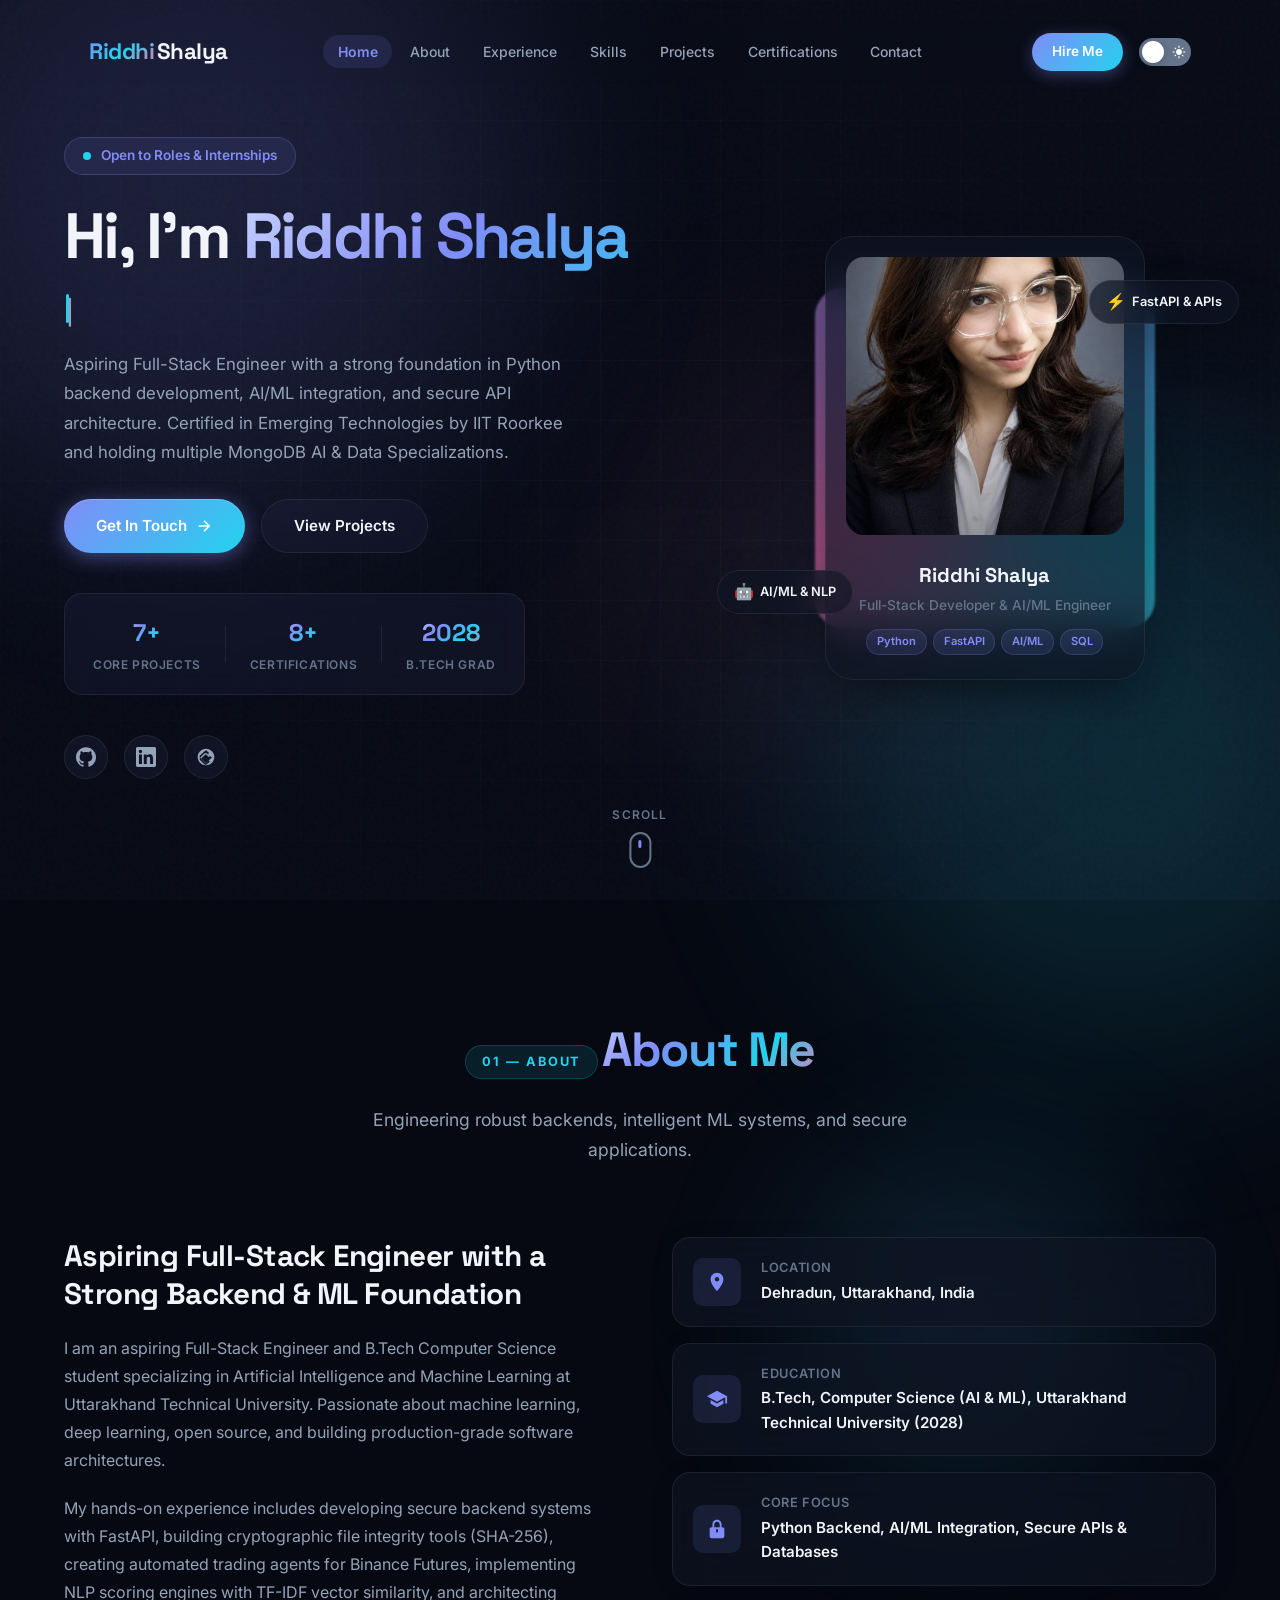
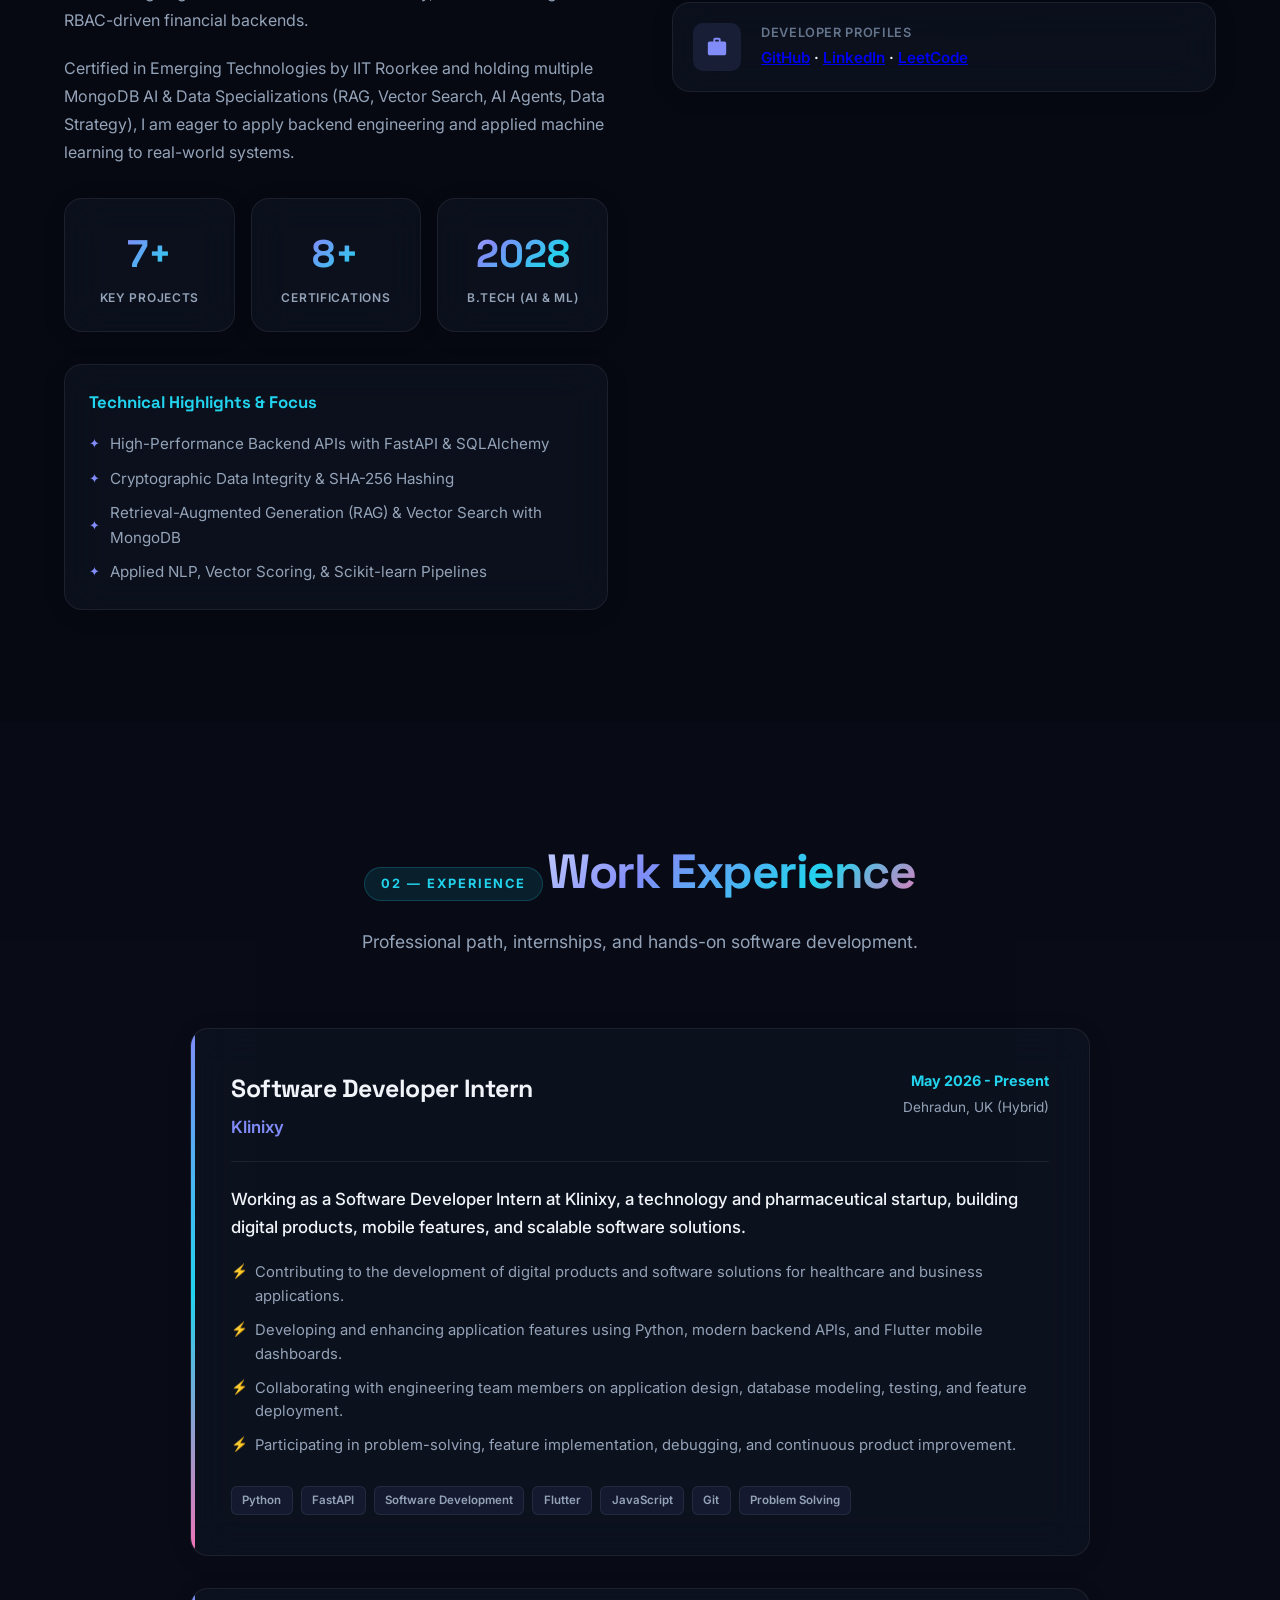
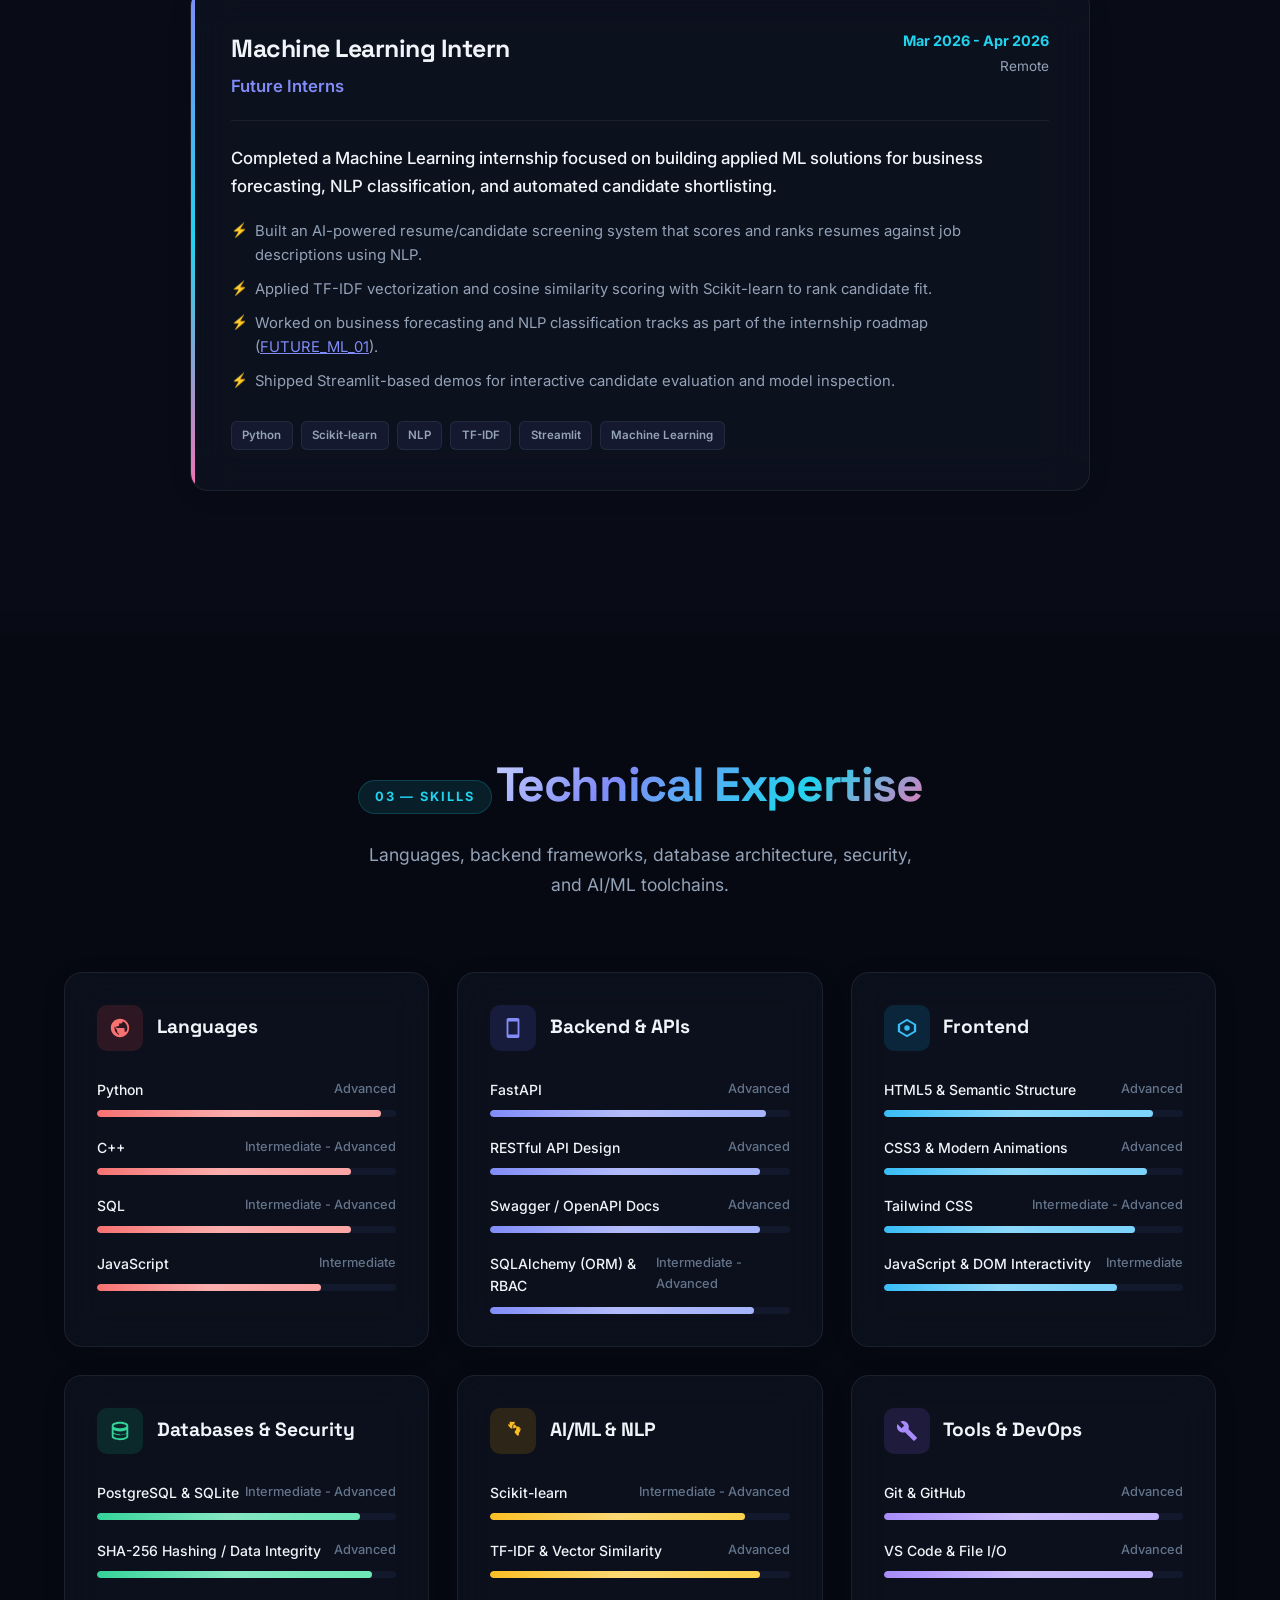
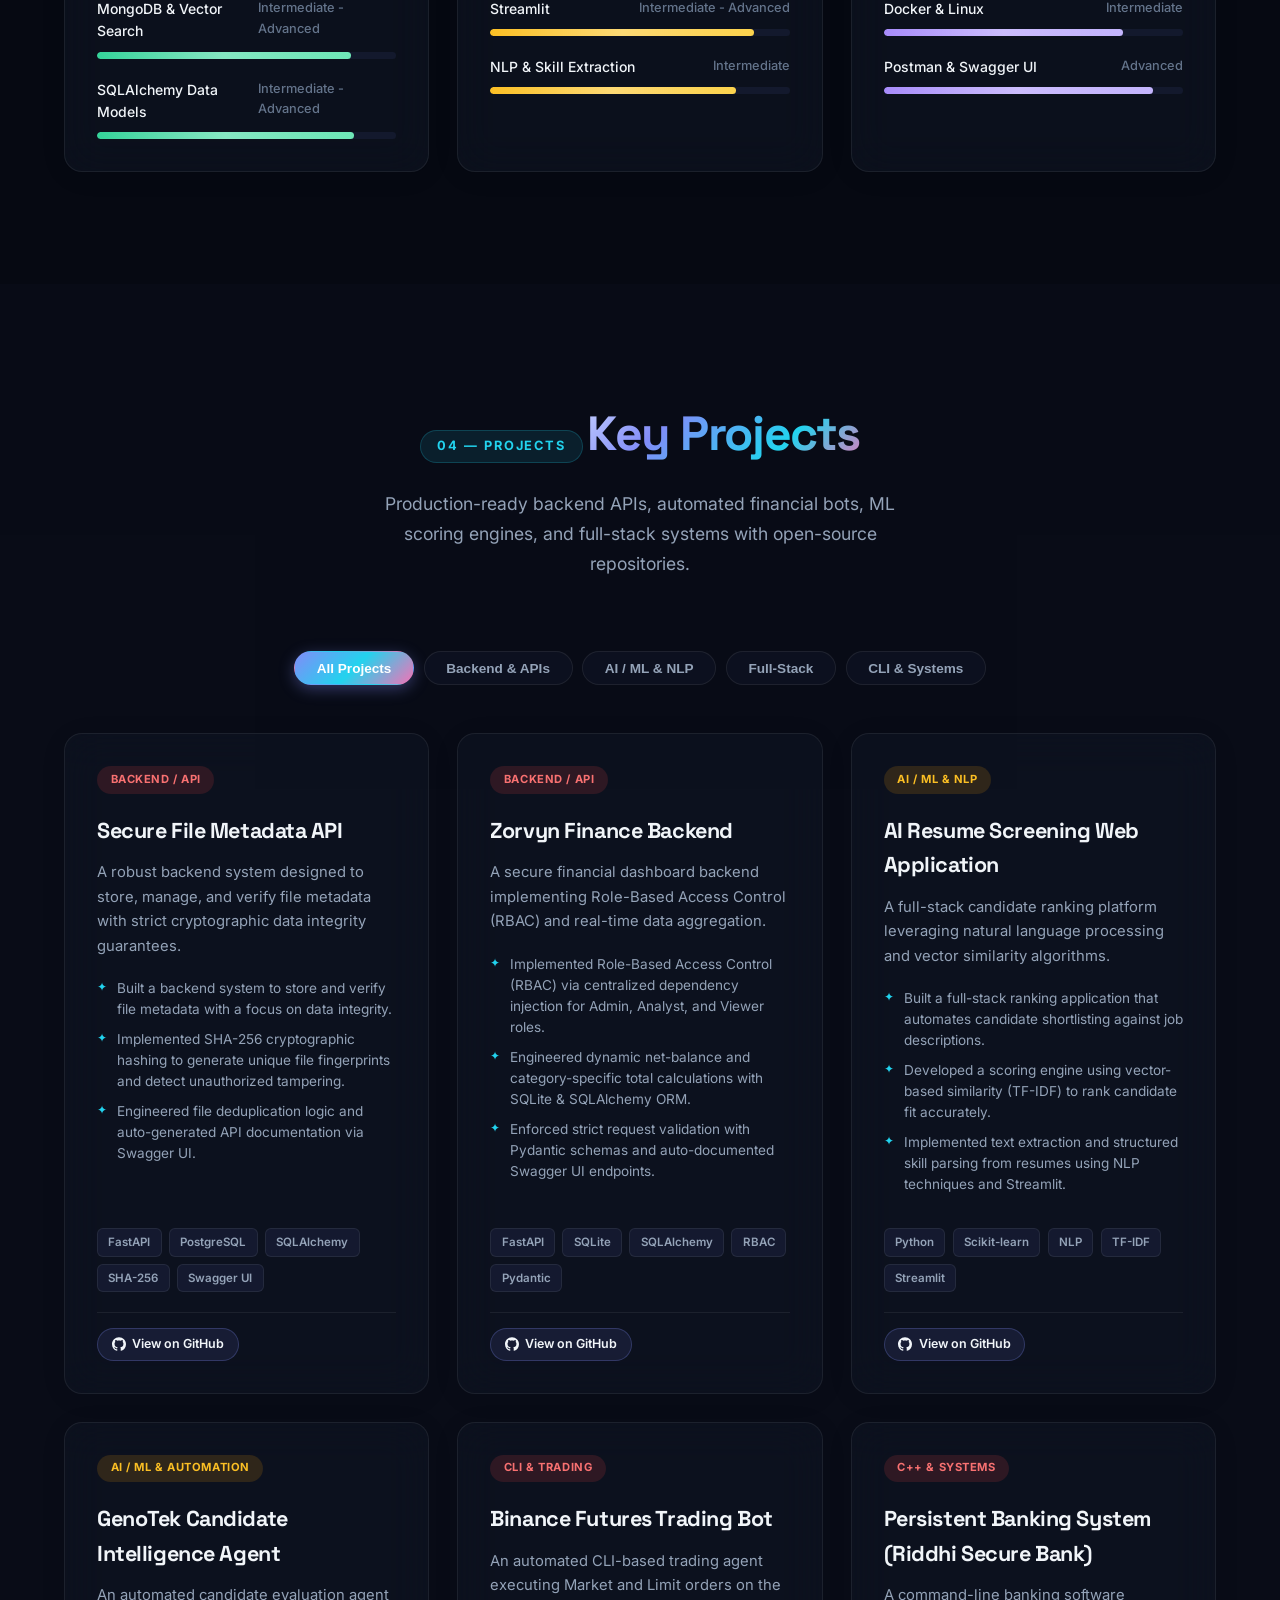
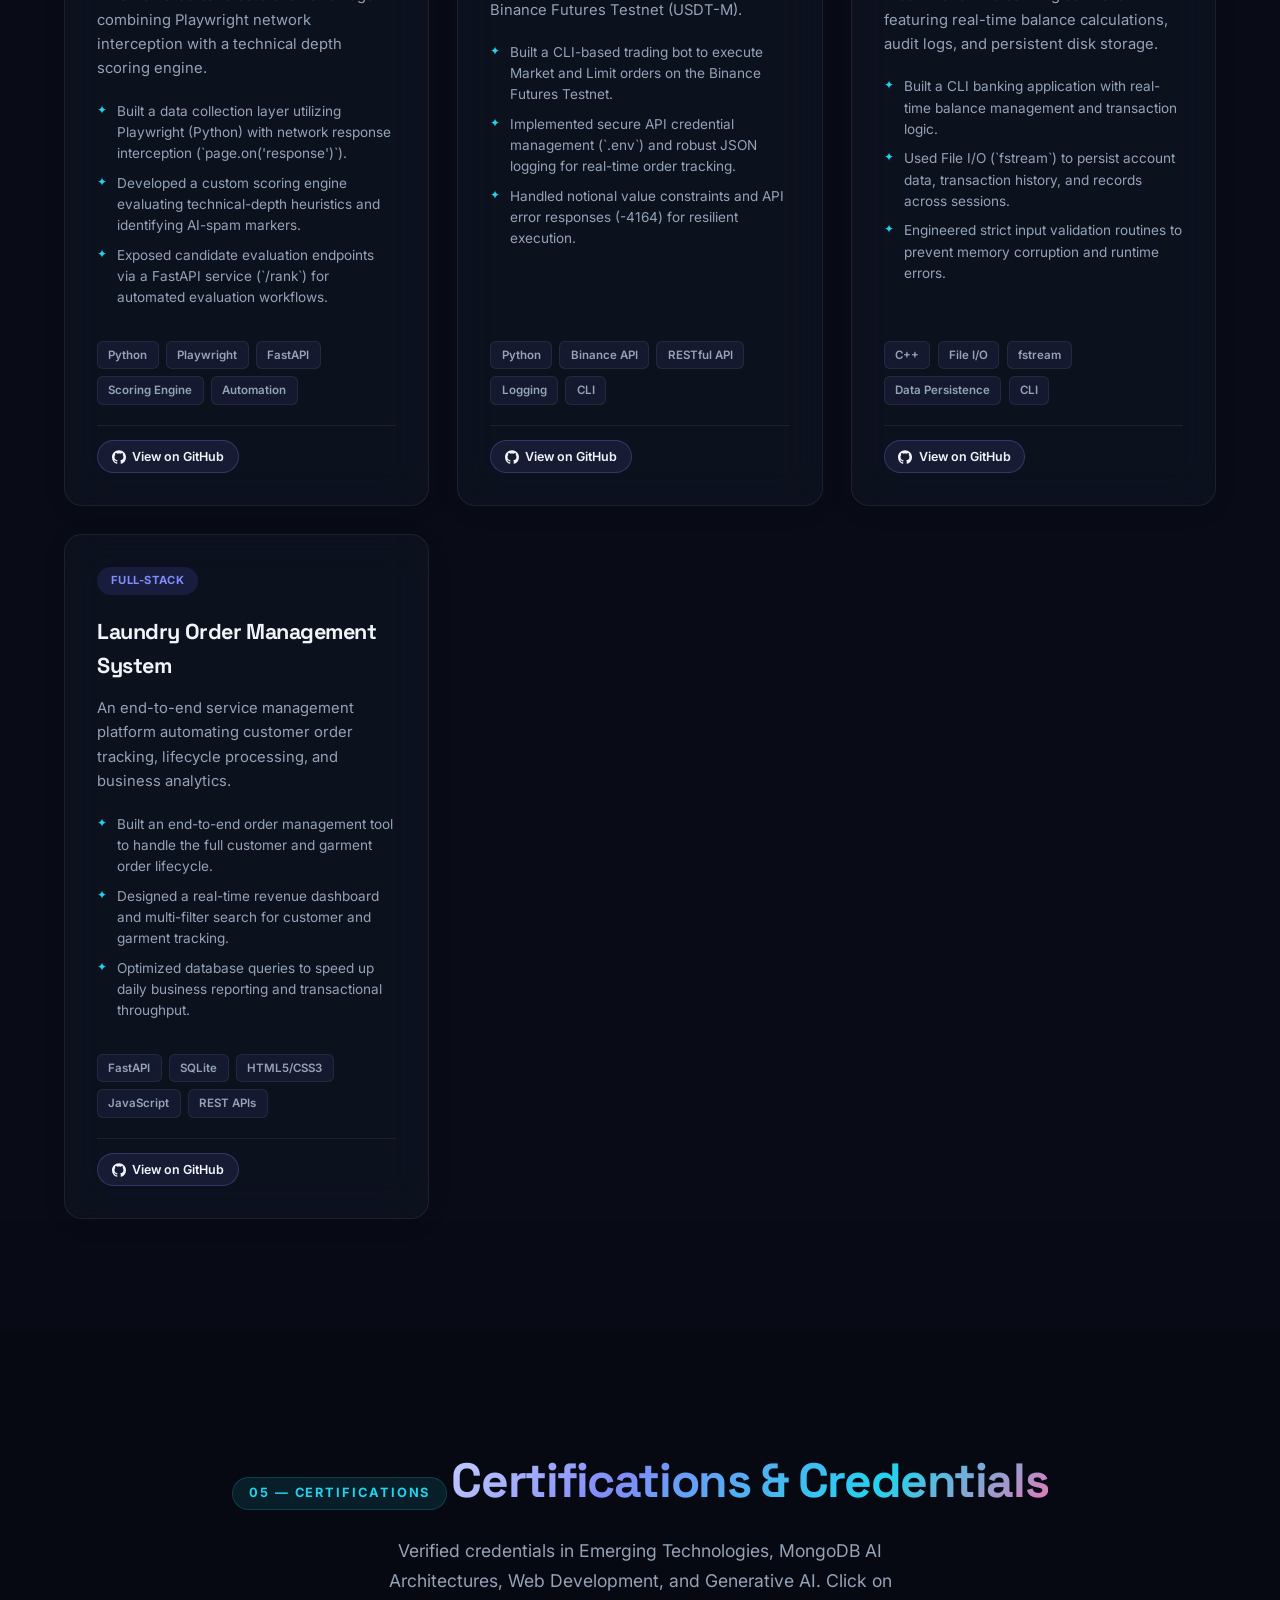
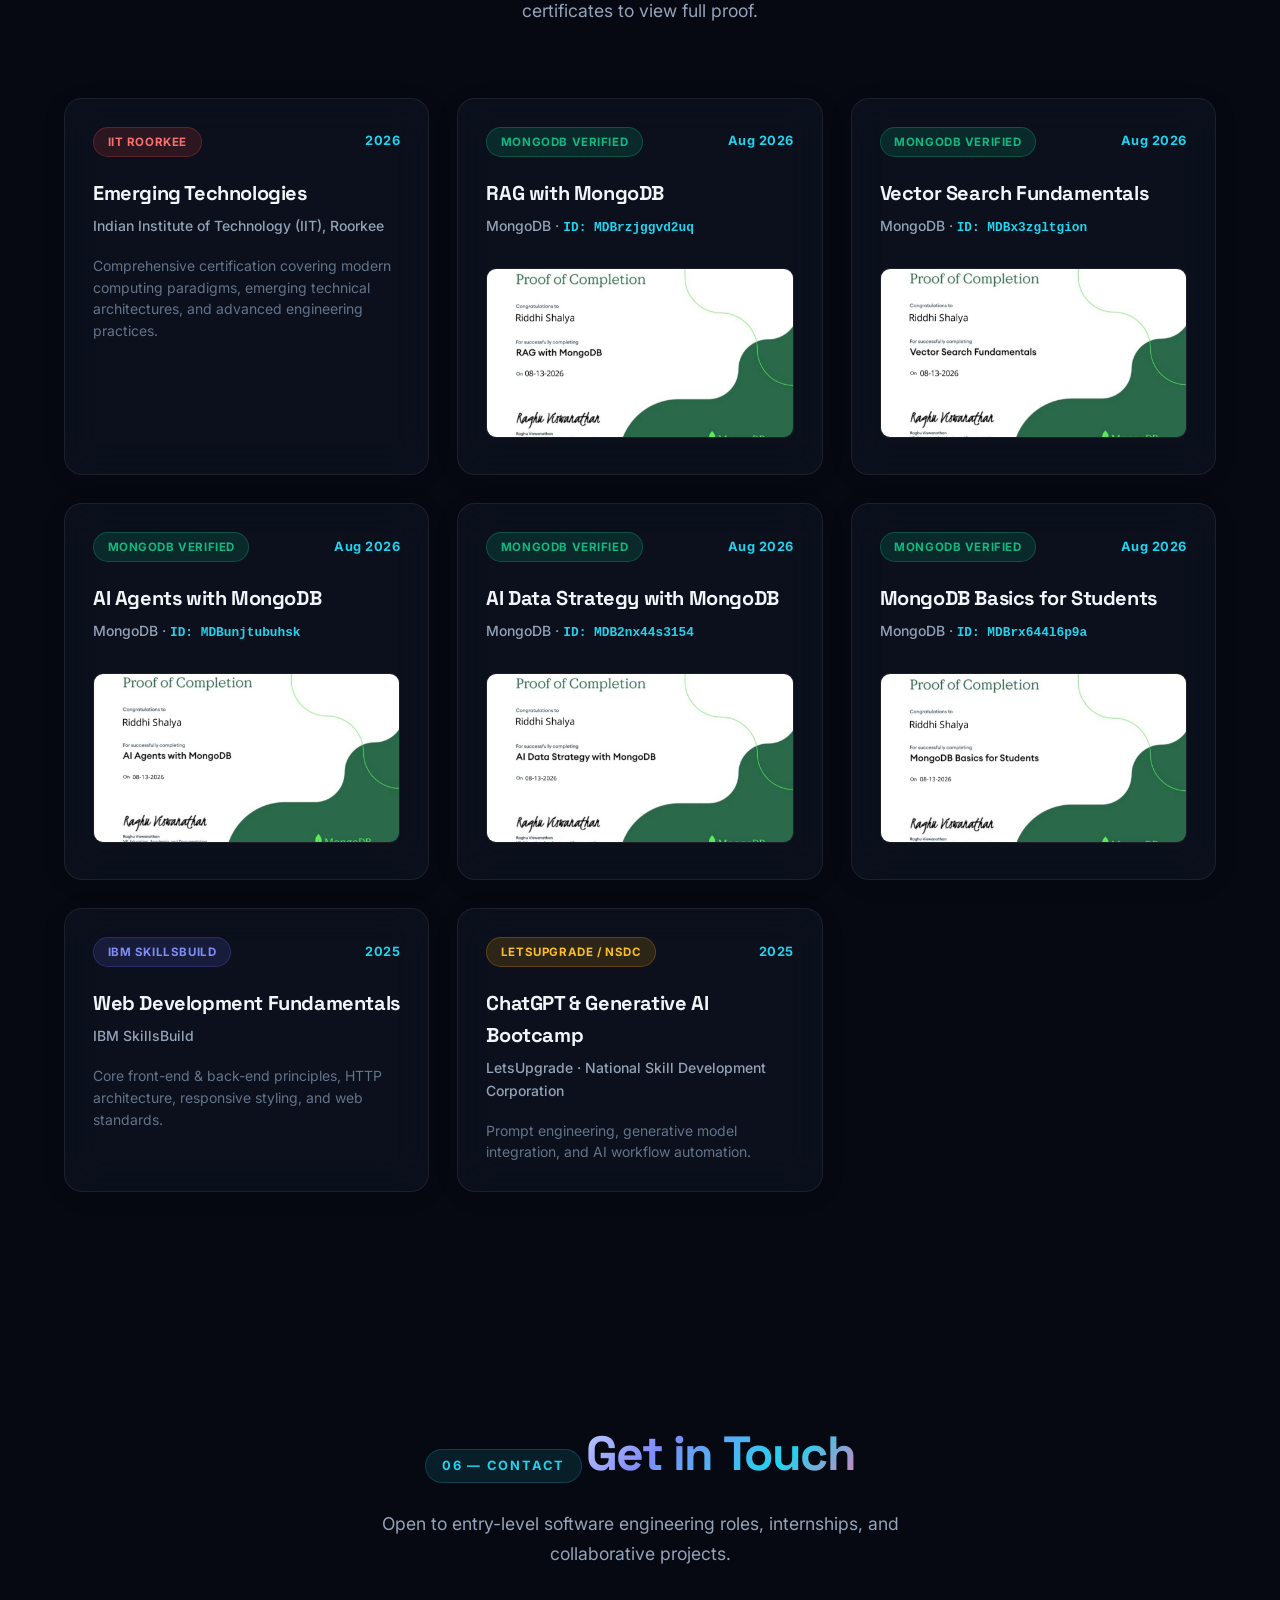
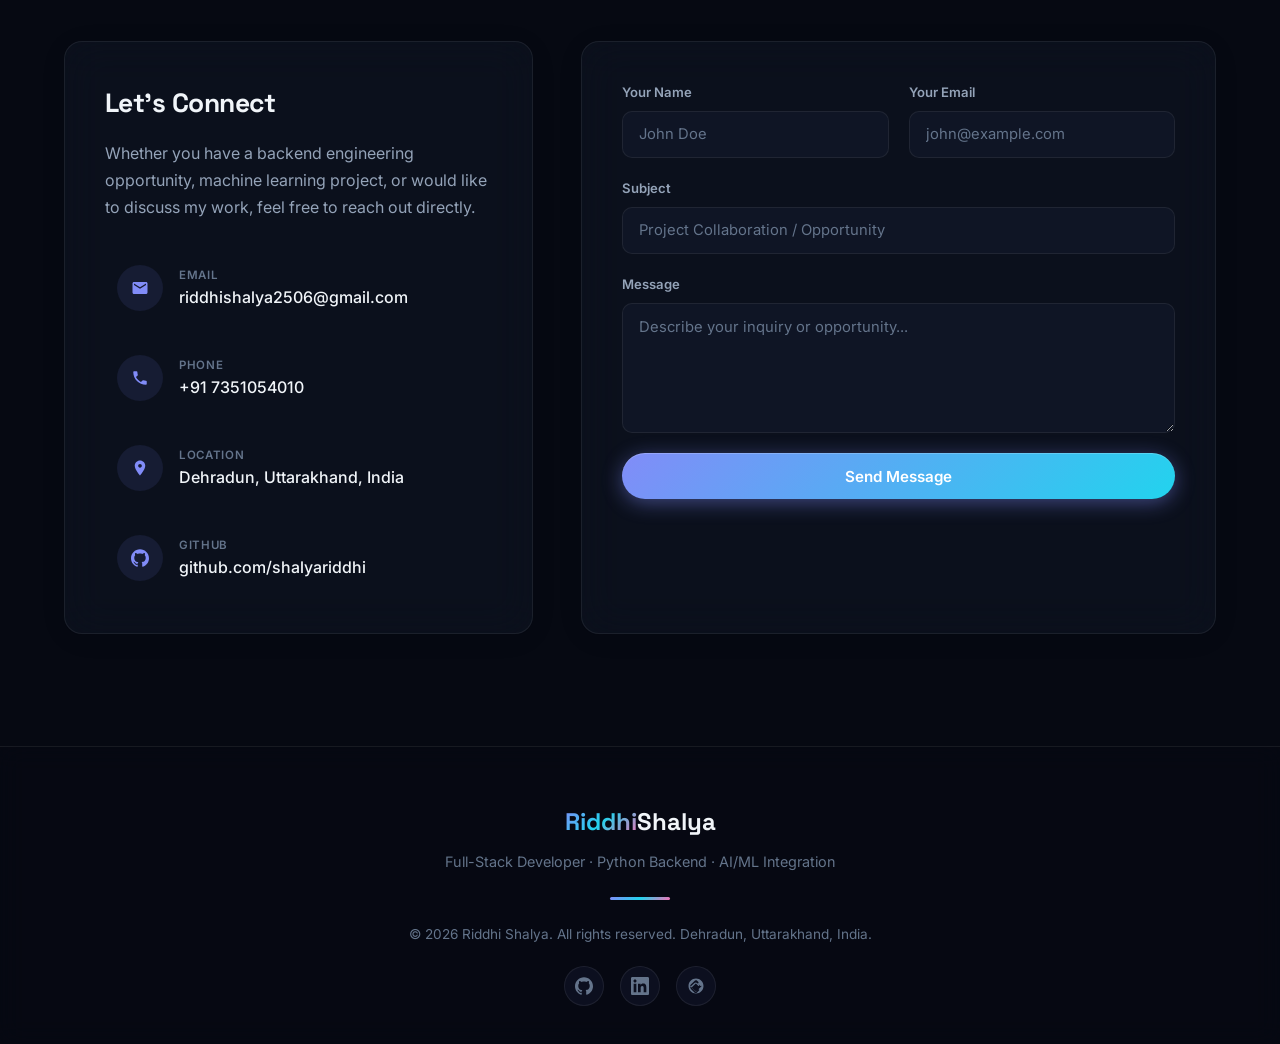
==== index.html @ ffa0b741 "Initial commit" ====
<!doctype html>
<html lang="en">
  <head>
    <meta charset="UTF-8" />
    <meta name="viewport" content="width=device-width, initial-scale=1.0" />
    <title>Riddhi Shalya | Full-Stack Developer & AI/ML Engineer</title>
    <meta
      name="description"
      content="Portfolio of Riddhi Shalya - Full-Stack Developer & AI/ML Engineer specializing in Python, FastAPI, secure API architecture, databases, and applied machine learning. View projects, experience, skills, and certifications."
    />
    <link rel="preconnect" href="https://fonts.googleapis.com" />
    <link rel="preconnect" href="https://fonts.gstatic.com" crossorigin />
    <link rel="stylesheet" href="style.css" />
  </head>
  <body>
    <!-- Scroll Progress Bar -->
    <div class="scroll-progress" id="scroll-progress"></div>

    <!-- Background Decorative Elements -->
    <div class="blob blob-1"></div>
    <div class="blob blob-2"></div>
    <div class="blob blob-3"></div>
    <div class="hero-glow"></div>
    <div class="noise-overlay"></div>

    <!-- Header Navigation -->
    <header id="header">
      <div class="container">
        <div class="nav-container">
          <a href="#home" class="logo" id="nav-logo">
            <span>Riddhi</span>Shalya
          </a>
          <nav id="nav-menu">
            <ul>
              <li><a href="#home" class="nav-link active">Home</a></li>
              <li><a href="#about" class="nav-link">About</a></li>
              <li><a href="#experience" class="nav-link">Experience</a></li>
              <li><a href="#skills" class="nav-link">Skills</a></li>
              <li><a href="#projects" class="nav-link">Projects</a></li>
              <li>
                <a href="#certifications" class="nav-link">Certifications</a>
              </li>
              <li><a href="#contact" class="nav-link">Contact</a></li>
            </ul>
          </nav>
          <div class="nav-actions">
            <a href="#contact" class="btn btn-nav-cta">Hire Me</a>
            <div class="theme-switch-wrapper">
              <label class="theme-switch" for="checkbox">
                <input
                  type="checkbox"
                  id="checkbox"
                  aria-label="Toggle light and dark theme"
                />
                <div class="slider">
                  <!-- Moon Icon -->
                  <svg viewBox="0 0 24 24">
                    <path
                      d="M12.3 22h-.1c-5.5 0-10-4.5-10-10C2.2 6.8 6.4 2.5 11.7 2c.3 0 .6.2.7.5.1.3 0 .6-.2.8-1.5 1.7-2.3 4-2.1 6.3.3 3.5 3.2 6.4 6.7 6.7 2.3.2 4.6-.6 6.3-2.1.2-.2.6-.2.8-.1.3.1.5.4.5.7-.5 5.3-4.8 9.5-10 9.5z"
                    />
                  </svg>
                  <!-- Sun Icon -->
                  <svg viewBox="0 0 24 24">
                    <path
                      d="M12 7c-2.76 0-5 2.24-5 5s2.24 5 5 5 5-2.24 5-5-2.24-5-5-5zM2 13h2c.55 0 1-.45 1-1s-.45-1-1-1H2c-.55 0-1 .45-1 1s.45 1 1 1zm18 0h2c.55 0 1-.45 1-1s-.45-1-1-1h-2c-.55 0-1 .45-1 1s.45 1 1 1zM11 2v2c0 .55.45 1 1 1s1-.45 1-1V2c0-.55-.45-1-1-1s-1 .45-1 1zm0 18v2c0 .55.45 1 1 1s1-.45 1-1v-2c0-.55-.45-1-1-1s-1 .45-1 1zM5.99 4.58c-.39-.39-1.03-.39-1.41 0s-.39 1.03 0 1.41l1.06 1.06c.39.39 1.03.39 1.41 0s.39-1.03 0-1.41L5.99 4.58zm12.37 12.37c-.39-.39-1.03-.39-1.41 0s-.39 1.03 0 1.41l1.06 1.06c.39.39 1.03.39 1.41 0s.39-1.03 0-1.41l-1.06-1.06zm1.06-10.96c.39-.39.39-1.03 0-1.41s-1.03-.39-1.41 0l-1.06 1.06c-.39.39-.39 1.03 0 1.41s1.03.39 1.41 0l1.06-1.06zM7.05 18.01c.39-.39.39-1.03 0-1.41s-1.03-.39-1.41 0l-1.06 1.06c-.39.39-.39 1.03 0 1.41s1.03.39 1.41 0l1.06-1.06z"
                    />
                  </svg>
                </div>
              </label>
            </div>
            <button class="menu-btn" id="menu-btn" aria-label="Toggle menu">
              <svg
                width="24"
                height="24"
                viewBox="0 0 24 24"
                fill="none"
                stroke="currentColor"
                stroke-width="2"
                stroke-linecap="round"
                stroke-linejoin="round"
              >
                <line x1="3" y1="12" x2="21" y2="12"></line>
                <line x1="3" y1="6" x2="21" y2="6"></line>
                <line x1="3" y1="18" x2="21" y2="18"></line>
              </svg>
            </button>
          </div>
        </div>
      </div>
    </header>

    <!-- Hero Section -->
    <section id="home" class="hero">
      <div class="container">
        <div class="hero-content reveal">
          <div class="hero-badge">
            <span class="pulse-dot"></span>
            Open to Roles & Internships
          </div>
          <h1 class="hero-title">
            Hi, I'm <span class="gradient-text">Riddhi Shalya</span>
          </h1>
          <div class="hero-subtitle">
            <span id="typewriter"></span
            ><span class="typewriter-cursor">|</span>
          </div>
          <p class="hero-description">
            Aspiring Full-Stack Engineer with a strong foundation in Python backend development, AI/ML integration, and secure API architecture. Certified in Emerging Technologies by IIT Roorkee and holding multiple MongoDB AI & Data Specializations.
          </p>
          <div class="hero-actions">
            <a href="#contact" class="btn btn-primary">
              <span>Get In Touch</span>
              <svg
                width="18"
                height="18"
                viewBox="0 0 24 24"
                fill="none"
                stroke="currentColor"
                stroke-width="2"
              >
                <path d="M5 12h14M12 5l7 7-7 7" />
              </svg>
            </a>
            <a href="#projects" class="btn btn-secondary">View Projects</a>
          </div>
          <div class="hero-stats">
            <div class="hero-stat">
              <span class="hero-stat-num">7+</span>
              <span class="hero-stat-label">Core Projects</span>
            </div>
            <div class="hero-stat-divider"></div>
            <div class="hero-stat">
              <span class="hero-stat-num">8+</span>
              <span class="hero-stat-label">Certifications</span>
            </div>
            <div class="hero-stat-divider"></div>
            <div class="hero-stat">
              <span class="hero-stat-num">2028</span>
              <span class="hero-stat-label">B.Tech Grad</span>
            </div>
          </div>
          <div class="hero-socials">
            <!-- GitHub Link -->
            <a
              href="https://github.com/shalyariddhi"
              target="_blank"
              rel="noopener"
              aria-label="GitHub Profile"
            >
              <svg viewBox="0 0 24 24">
                <path
                  d="M12 .297c-6.63 0-12 5.373-12 12 0 5.303 3.438 9.8 8.205 11.385.6.113.82-.258.82-.577 0-.285-.01-1.04-.015-2.04-3.338.724-4.042-1.61-4.042-1.61C4.422 18.07 3.633 17.7 3.633 17.7c-1.087-.744.084-.729.084-.729 1.205.084 1.838 1.236 1.838 1.236 1.07 1.835 2.809 1.305 3.495.998.108-.776.417-1.305.76-1.605-2.665-.3-5.466-1.332-5.466-5.93 0-1.31.465-2.38 1.235-3.22-.135-.303-.54-1.523.105-3.176 0 0 1.005-.322 3.3 1.23.96-.267 1.98-.399 3-.405 1.02.006 2.04.138 3 .405 2.28-1.552 3.285-1.23 3.285-1.23.645 1.653.24 2.873.12 3.176.765.84 1.23 1.91 1.23 3.22 0 4.61-2.805 5.625-5.475 5.92.42.36.81 1.096.81 2.22 0 1.606-.015 2.896-.015 3.286 0 .315.21.69.825.57C20.565 22.092 24 17.592 24 12.297c0-6.627-5.373-12-12-12"
                />
              </svg>
            </a>
            <!-- LinkedIn Link -->
            <a
              href="https://www.linkedin.com/in/riddhi25"
              target="_blank"
              rel="noopener"
              aria-label="LinkedIn Profile"
            >
              <svg viewBox="0 0 24 24">
                <path
                  d="M20.447 20.452h-3.554v-5.569c0-1.328-.027-3.037-1.852-3.037-1.853 0-2.136 1.445-2.136 2.939v5.667H9.351V9h3.414v1.561h.046c.477-.9 1.637-1.85 3.37-1.85 3.601 0 4.267 2.37 4.267 5.455v6.286zM5.337 7.433c-1.144 0-2.063-.926-2.063-2.065 0-1.138.92-2.063 2.063-2.063 1.14 0 2.064.925 2.064 2.063 0 1.139-.925 2.065-2.064 2.065zm1.782 13.019H3.555V9h3.564v11.452zM22.225 0H1.771C.792 0 0 .774 0 1.729v20.542C0 23.227.792 24 1.771 24h20.451C23.2 24 24 23.227 24 22.271V1.729C24 .774 23.2 0 22.222 0h.003z"
                />
              </svg>
            </a>
            <!-- LeetCode Link -->
            <a
              href="https://leetcode.com/rids25"
              target="_blank"
              rel="noopener"
              aria-label="LeetCode Profile"
            >
              <svg viewBox="0 0 24 24">
                <path
                  d="M16.102 17.93l-2.69 2.607c-.466.451-1.111.696-1.744.696a2.285 2.285 0 0 1-1.744-.696l-4.752-4.607a2.44 2.44 0 0 1 0-3.437l4.753-4.607c.466-.451 1.111-.696 1.744-.696.633 0 1.277.245 1.744.696l2.69 2.607a.824.824 0 0 1 0 1.145.844.844 0 0 1-1.183 0l-2.69-2.607a.646.646 0 0 0-.902 0l-4.752 4.607a.782.782 0 0 0 0 1.146l4.752 4.607c.25.24.654.24.903 0l2.69-2.607a.844.844 0 0 1 1.183 0 .824.824 0 0 1 0 1.145zm3.033-6.19c.42-.407.42-1.07 0-1.478l-2.69-2.607a1.056 1.056 0 0 0-1.516 0 .973.973 0 0 0 0 1.478l2.69 2.607c.42.407 1.096.407 1.516 0zM22 12c0-5.523-4.477-10-10-10S2 6.477 2 12s4.477 10 10 10 10-4.477 10-10zM11.93 4.19c.466 0 .902.181 1.23.509l5.83 5.65c.677.656.677 1.72 0 2.378l-5.83 5.65a1.74 1.74 0 0 1-2.46 0l-5.83-5.65a1.677 1.677 0 0 1 0-2.378l5.83-5.65a1.74 1.74 0 0 1 1.23-.509z"
                />
              </svg>
            </a>
          </div>
        </div>
        <!-- Hero Profile Card -->
        <div class="hero-image-wrapper reveal">
          <div class="profile-ring"></div>
          <div class="profile-card glass-panel">
            <div class="profile-image-container">
              <img src="images/profile.jpg" alt="Riddhi Shalya" />
            </div>
            <div class="profile-card-details">
              <h3>Riddhi Shalya</h3>
              <p>Full-Stack Developer & AI/ML Engineer</p>
              <div class="profile-tags">
                <span class="profile-tag">Python</span>
                <span class="profile-tag">FastAPI</span>
                <span class="profile-tag">AI/ML</span>
                <span class="profile-tag">SQL</span>
              </div>
            </div>
          </div>
          <div class="floating-badge badge-1">
            <span class="badge-icon">⚡</span> FastAPI & APIs
          </div>
          <div class="floating-badge badge-2">
            <span class="badge-icon">🤖</span> AI/ML & NLP
          </div>
        </div>
      </div>
      <a
        href="#about"
        class="scroll-indicator"
        aria-label="Scroll to about section"
      >
        <span>Scroll</span>
        <div class="scroll-mouse">
          <div class="scroll-wheel"></div>
        </div>
      </a>
    </section>

    <!-- About Section -->
    <section id="about">
      <div class="container">
        <div class="section-header reveal">
          <span class="section-eyebrow">01 — About</span>
          <h2>About Me</h2>
          <p>Engineering robust backends, intelligent ML systems, and secure applications.</p>
        </div>
        <div class="about-grid">
          <div class="about-info reveal">
            <h3>Aspiring Full-Stack Engineer with a Strong Backend & ML Foundation</h3>
            <p>
              I am an aspiring Full-Stack Engineer and B.Tech Computer Science student specializing in Artificial Intelligence and Machine Learning at Uttarakhand Technical University. Passionate about machine learning, deep learning, open source, and building production-grade software architectures.
            </p>
            <p>
              My hands-on experience includes developing secure backend systems with FastAPI, building cryptographic file integrity tools (SHA-256), creating automated trading agents for Binance Futures, implementing NLP scoring engines with TF-IDF vector similarity, and architecting RBAC-driven financial backends.
            </p>
            <p>
              Certified in Emerging Technologies by IIT Roorkee and holding multiple MongoDB AI & Data Specializations (RAG, Vector Search, AI Agents, Data Strategy), I am eager to apply backend engineering and applied machine learning to real-world systems.
            </p>
            <div class="about-metrics">
              <div class="metric-card glass-panel">
                <div class="metric-number">7+</div>
                <div class="metric-label">Key Projects</div>
              </div>
              <div class="metric-card glass-panel">
                <div class="metric-number">8+</div>
                <div class="metric-label">Certifications</div>
              </div>
              <div class="metric-card glass-panel">
                <div class="metric-number">2028</div>
                <div class="metric-label">B.Tech (AI & ML)</div>
              </div>
            </div>

            <div class="about-currently glass-panel">
              <h4>Technical Highlights & Focus</h4>
              <ul class="focus-list">
                <li>
                  <span class="focus-bullet">✦</span> High-Performance Backend APIs with FastAPI & SQLAlchemy
                </li>
                <li>
                  <span class="focus-bullet">✦</span> Cryptographic Data Integrity & SHA-256 Hashing
                </li>
                <li>
                  <span class="focus-bullet">✦</span> Retrieval-Augmented Generation (RAG) & Vector Search with MongoDB
                </li>
                <li>
                  <span class="focus-bullet">✦</span> Applied NLP, Vector Scoring, & Scikit-learn Pipelines
                </li>
              </ul>
            </div>
          </div>

          <div class="about-details-list reveal">
            <div class="about-detail-item glass-panel">
              <div class="about-detail-icon">
                <!-- Location Marker SVG -->
                <svg viewBox="0 0 24 24">
                  <path
                    d="M12 2C8.13 2 5 5.13 5 9c0 5.25 7 13 7 13s7-7.75 7-13c0-3.87-3.13-7-7-7zm0 9.5c-1.38 0-2.5-1.12-2.5-2.5s1.12-2.5 2.5-2.5 2.5 1.12 2.5 2.5-1.12 2.5-2.5 2.5z"
                  />
                </svg>
              </div>
              <div class="about-detail-text">
                <h4>Location</h4>
                <p>Dehradun, Uttarakhand, India</p>
              </div>
            </div>

            <div class="about-detail-item glass-panel">
              <div class="about-detail-icon">
                <!-- Graduation Cap SVG -->
                <svg viewBox="0 0 24 24">
                  <path
                    d="M5 13.18v4L12 21l7-3.82v-4L12 17l-7-3.82zM12 3L1 9l11 6 9-4.91V17h2V9L12 3z"
                  />
                </svg>
              </div>
              <div class="about-detail-text">
                <h4>Education</h4>
                <p>B.Tech, Computer Science (AI & ML), Uttarakhand Technical University (2028)</p>
              </div>
            </div>

            <div class="about-detail-item glass-panel">
              <div class="about-detail-icon">
                <!-- Key/Lock Security SVG -->
                <svg viewBox="0 0 24 24">
                  <path
                    d="M12 2C9.24 2 7 4.24 7 7v3H6c-1.1 0-2 .9-2 2v8c0 1.1.9 2 2 2h12c1.1 0 2-.9 2-2v-8c0-1.1-.9-2-2-2h-1V7c0-2.76-2.24-5-5-5zm-3 5c0-1.66 1.34-3 3-3s3 1.34 3 3v3H9V7zm3 9c-.55 0-1-.45-1-1v-2c0-.55.45-1 1-1s1 .45 1 1v2c0 .55-.45 1-1 1z"
                  />
                </svg>
              </div>
              <div class="about-detail-text">
                <h4>Core Focus</h4>
                <p>Python Backend, AI/ML Integration, Secure APIs & Databases</p>
              </div>
            </div>

            <div class="about-detail-item glass-panel">
              <div class="about-detail-icon">
                <!-- Briefcase SVG -->
                <svg viewBox="0 0 24 24">
                  <path
                    d="M20 6h-4V4c0-1.11-.89-2-2-2h-4c-1.11 0-2 .89-2 2v2H4c-1.11 0-1.99.89-1.99 2L2 19c0 1.1.9 2 2 2h16c1.1 0 2-.89 2-2V8c0-1.1-.9-2-2-2zm-6 0h-4V4h4v2z"
                  />
                </svg>
              </div>
              <div class="about-detail-text">
                <h4>Developer Profiles</h4>
                <p>
                  <a
                    href="https://github.com/shalyariddhi"
                    target="_blank"
                    rel="noopener"
                    >GitHub</a
                  >
                  ·
                  <a
                    href="https://www.linkedin.com/in/riddhi25"
                    target="_blank"
                    rel="noopener"
                    >LinkedIn</a
                  >
                  ·
                  <a
                    href="https://leetcode.com/rids25"
                    target="_blank"
                    rel="noopener"
                    >LeetCode</a
                  >
                </p>
              </div>
            </div>
          </div>
        </div>
      </div>
    </section>

    <!-- Experience Section -->
    <section id="experience">
      <div class="container">
        <div class="section-header reveal">
          <span class="section-eyebrow">02 — Experience</span>
          <h2>Work Experience</h2>
          <p>Professional path, internships, and hands-on software development.</p>
        </div>
        <div class="experience-timeline reveal">
          <div class="experience-item glass-panel">
            <div class="experience-header">
              <div class="experience-title-box">
                <h3>Software Developer Intern</h3>
                <span class="experience-company">Klinixy</span>
              </div>
              <div class="experience-meta">
                <span class="experience-date">May 2026 - Present</span>
                <span class="experience-location">Dehradun, UK (Hybrid)</span>
              </div>
            </div>
            <div class="experience-body">
              <p class="experience-summary">
                Working as a Software Developer Intern at Klinixy, a technology and pharmaceutical startup, building digital products, mobile features, and scalable software solutions.
              </p>
              <ul class="experience-details-list">
                <li>
                  Contributing to the development of digital products and software solutions for healthcare and business applications.
                </li>
                <li>
                  Developing and enhancing application features using Python, modern backend APIs, and Flutter mobile dashboards.
                </li>
                <li>
                  Collaborating with engineering team members on application design, database modeling, testing, and feature deployment.
                </li>
                <li>
                  Participating in problem-solving, feature implementation, debugging, and continuous product improvement.
                </li>
              </ul>
              <div class="experience-skills">
                <span class="tech-tag">Python</span>
                <span class="tech-tag">FastAPI</span>
                <span class="tech-tag">Software Development</span>
                <span class="tech-tag">Flutter</span>
                <span class="tech-tag">JavaScript</span>
                <span class="tech-tag">Git</span>
                <span class="tech-tag">Problem Solving</span>
              </div>
            </div>
          </div>

          <div class="experience-item glass-panel">
            <div class="experience-header">
              <div class="experience-title-box">
                <h3>Machine Learning Intern</h3>
                <span class="experience-company">Future Interns</span>
              </div>
              <div class="experience-meta">
                <span class="experience-date">Mar 2026 - Apr 2026</span>
                <span class="experience-location">Remote</span>
              </div>
            </div>
            <div class="experience-body">
              <p class="experience-summary">
                Completed a Machine Learning internship focused on building applied ML solutions for business forecasting, NLP classification, and automated candidate shortlisting.
              </p>
              <ul class="experience-details-list">
                <li>
                  Built an AI-powered resume/candidate screening system that scores and ranks resumes against job descriptions using NLP.
                </li>
                <li>
                  Applied TF-IDF vectorization and cosine similarity scoring with Scikit-learn to rank candidate fit.
                </li>
                <li>
                  Worked on business forecasting and NLP classification tracks as part of the internship roadmap (<a href="https://github.com/shalyariddhi/FUTURE_ML_01" target="_blank" rel="noopener" style="color: var(--primary); text-decoration: underline;">FUTURE_ML_01</a>).
                </li>
                <li>
                  Shipped Streamlit-based demos for interactive candidate evaluation and model inspection.
                </li>
              </ul>
              <div class="experience-skills">
                <span class="tech-tag">Python</span>
                <span class="tech-tag">Scikit-learn</span>
                <span class="tech-tag">NLP</span>
                <span class="tech-tag">TF-IDF</span>
                <span class="tech-tag">Streamlit</span>
                <span class="tech-tag">Machine Learning</span>
              </div>
            </div>
          </div>
        </div>
      </div>
    </section>

    <!-- Skills Section -->
    <section id="skills">
      <div class="container">
        <div class="section-header reveal">
          <span class="section-eyebrow">03 — Skills</span>
          <h2>Technical Expertise</h2>
          <p>
            Languages, backend frameworks, database architecture, security, and AI/ML toolchains.
          </p>
        </div>
        <div class="skills-dashboard reveal">
          <!-- Category: Languages -->
          <div class="skill-category glass-panel cat-lang">
            <div class="skill-category-header">
              <div class="skill-category-icon">
                <svg viewBox="0 0 24 24">
                  <path
                    d="M12 2C6.48 2 2 6.48 2 12s4.48 10 10 10 10-4.48 10-10S17.52 2 12 2zm1 17.93c-3.95-.49-7-3.85-7-7.93 0-.62.08-1.21.21-1.79L9 15v1c0 1.1.9 2 2 2v1.93zm6.9-2.54c-.26-.81-1-1.39-1.9-1.39h-1v-3c0-.55-.45-1-1-1H8v-2h2c.55 0 1-.45 1-1V7h2c1.1 0 2-.9 2-2v-.41c2.93 1.19 5 4.06 5 7.41 0 2.08-.8 3.97-2.1 5.39z"
                  />
                </svg>
              </div>
              <h3>Languages</h3>
            </div>
            <div class="skill-list">
              <div class="skill-item">
                <div class="skill-info">
                  <span class="skill-name">Python</span>
                  <span class="skill-level">Advanced</span>
                </div>
                <div class="skill-bar-bg">
                  <div class="skill-bar-fill" data-level="95%"></div>
                </div>
              </div>
              <div class="skill-item">
                <div class="skill-info">
                  <span class="skill-name">C++</span>
                  <span class="skill-level">Intermediate - Advanced</span>
                </div>
                <div class="skill-bar-bg">
                  <div class="skill-bar-fill" data-level="85%"></div>
                </div>
              </div>
              <div class="skill-item">
                <div class="skill-info">
                  <span class="skill-name">SQL</span>
                  <span class="skill-level">Intermediate - Advanced</span>
                </div>
                <div class="skill-bar-bg">
                  <div class="skill-bar-fill" data-level="85%"></div>
                </div>
              </div>
              <div class="skill-item">
                <div class="skill-info">
                  <span class="skill-name">JavaScript</span>
                  <span class="skill-level">Intermediate</span>
                </div>
                <div class="skill-bar-bg">
                  <div class="skill-bar-fill" data-level="75%"></div>
                </div>
              </div>
            </div>
          </div>

          <!-- Category: Backend & APIs -->
          <div class="skill-category glass-panel cat-web">
            <div class="skill-category-header">
              <div class="skill-category-icon">
                <svg viewBox="0 0 24 24">
                  <path
                    d="M17 1.01L7 1c-1.1 0-2 .9-2 2v18c0 1.1.9 2 2 2h10c1.1 0 2-.9 2-2V3c0-1.1-.9-1.99-2-1.99zM17 19H7V5h10v14z"
                  />
                </svg>
              </div>
              <h3>Backend & APIs</h3>
            </div>
            <div class="skill-list">
              <div class="skill-item">
                <div class="skill-info">
                  <span class="skill-name">FastAPI</span>
                  <span class="skill-level">Advanced</span>
                </div>
                <div class="skill-bar-bg">
                  <div class="skill-bar-fill" data-level="92%"></div>
                </div>
              </div>
              <div class="skill-item">
                <div class="skill-info">
                  <span class="skill-name">RESTful API Design</span>
                  <span class="skill-level">Advanced</span>
                </div>
                <div class="skill-bar-bg">
                  <div class="skill-bar-fill" data-level="90%"></div>
                </div>
              </div>
              <div class="skill-item">
                <div class="skill-info">
                  <span class="skill-name">Swagger / OpenAPI Docs</span>
                  <span class="skill-level">Advanced</span>
                </div>
                <div class="skill-bar-bg">
                  <div class="skill-bar-fill" data-level="90%"></div>
                </div>
              </div>
              <div class="skill-item">
                <div class="skill-info">
                  <span class="skill-name">SQLAlchemy (ORM) & RBAC</span>
                  <span class="skill-level">Intermediate - Advanced</span>
                </div>
                <div class="skill-bar-bg">
                  <div class="skill-bar-fill" data-level="88%"></div>
                </div>
              </div>
            </div>
          </div>

          <!-- Category: Frontend -->
          <div class="skill-category glass-panel cat-frontend">
            <div class="skill-category-header">
              <div class="skill-category-icon">
                <svg viewBox="0 0 24 24">
                  <path
                    d="M12 2l10 6v8l-10 6-10-6V8l10-6zm0 2.24L4.5 8.74v6.52l7.5 4.5 7.5-4.5V8.74L12 4.24zM12 9a3 3 0 110 6 3 3 0 010-6z"
                  />
                </svg>
              </div>
              <h3>Frontend</h3>
            </div>
            <div class="skill-list">
              <div class="skill-item">
                <div class="skill-info">
                  <span class="skill-name">HTML5 & Semantic Structure</span>
                  <span class="skill-level">Advanced</span>
                </div>
                <div class="skill-bar-bg">
                  <div class="skill-bar-fill" data-level="90%"></div>
                </div>
              </div>
              <div class="skill-item">
                <div class="skill-info">
                  <span class="skill-name">CSS3 & Modern Animations</span>
                  <span class="skill-level">Advanced</span>
                </div>
                <div class="skill-bar-bg">
                  <div class="skill-bar-fill" data-level="88%"></div>
                </div>
              </div>
              <div class="skill-item">
                <div class="skill-info">
                  <span class="skill-name">Tailwind CSS</span>
                  <span class="skill-level">Intermediate - Advanced</span>
                </div>
                <div class="skill-bar-bg">
                  <div class="skill-bar-fill" data-level="84%"></div>
                </div>
              </div>
              <div class="skill-item">
                <div class="skill-info">
                  <span class="skill-name">JavaScript & DOM Interactivity</span>
                  <span class="skill-level">Intermediate</span>
                </div>
                <div class="skill-bar-bg">
                  <div class="skill-bar-fill" data-level="78%"></div>
                </div>
              </div>
            </div>
          </div>

          <!-- Category: Databases & Security -->
          <div class="skill-category glass-panel cat-db">
            <div class="skill-category-header">
              <div class="skill-category-icon">
                <svg viewBox="0 0 24 24">
                  <path
                    d="M12 2C7.03 2 3 3.79 3 6v12c0 2.21 4.03 4 9 4s9-1.79 9-4V6c0-2.21-4.03-4-9-4zm0 2c3.87 0 7 1.12 7 2.5S15.87 9 12 9 5 7.88 5 6.5 8.13 4 12 4zm0 16c-3.87 0-7-1.12-7-2.5V15c1.47 1.05 4.07 1.5 7 1.5s5.53-.45 7-1.5v2.5c0 1.38-3.13 2.5-7 2.5zm0-4.5c-3.87 0-7-1.12-7-2.5V11c1.47 1.05 4.07 1.5 7 1.5s5.53-.45 7-1.5v2.5c0 1.38-3.13 2.5-7 2.5z"
                  />
                </svg>
              </div>
              <h3>Databases & Security</h3>
            </div>
            <div class="skill-list">
              <div class="skill-item">
                <div class="skill-info">
                  <span class="skill-name">PostgreSQL & SQLite</span>
                  <span class="skill-level">Intermediate - Advanced</span>
                </div>
                <div class="skill-bar-bg">
                  <div class="skill-bar-fill" data-level="88%"></div>
                </div>
              </div>
              <div class="skill-item">
                <div class="skill-info">
                  <span class="skill-name">SHA-256 Hashing / Data Integrity</span>
                  <span class="skill-level">Advanced</span>
                </div>
                <div class="skill-bar-bg">
                  <div class="skill-bar-fill" data-level="92%"></div>
                </div>
              </div>
              <div class="skill-item">
                <div class="skill-info">
                  <span class="skill-name">MongoDB & Vector Search</span>
                  <span class="skill-level">Intermediate - Advanced</span>
                </div>
                <div class="skill-bar-bg">
                  <div class="skill-bar-fill" data-level="85%"></div>
                </div>
              </div>
              <div class="skill-item">
                <div class="skill-info">
                  <span class="skill-name">SQLAlchemy Data Models</span>
                  <span class="skill-level">Intermediate - Advanced</span>
                </div>
                <div class="skill-bar-bg">
                  <div class="skill-bar-fill" data-level="86%"></div>
                </div>
              </div>
            </div>
          </div>

          <!-- Category: AI/ML & NLP -->
          <div class="skill-category glass-panel cat-ai">
            <div class="skill-category-header">
              <div class="skill-category-icon">
                <svg viewBox="0 0 24 24">
                  <path
                    d="M21 10.97c0-.07-.01-.13-.02-.2-.04-.33-.17-.63-.38-.88l-2.02-2.42c-.22-.26-.53-.42-.87-.46-.35-.04-.69.05-.98.26l-1.39 1.04c-.31.23-.7.36-1.1.36h-1c-.55 0-1-.45-1-1v-1.39c0-.4.13-.79.36-1.1l1.04-1.39c.21-.29.3-.63.26-.98-.04-.34-.2-.65-.46-.87L10.42 2.3c-.25-.21-.55-.34-.88-.38-.07-.01-.13-.02-.2-.02-.55 0-1 .45-1 1v1.39c0 .4-.13.79-.36 1.1L6.94 4.43c-.21.29-.3.63-.26.98.04.34.2.65.46.87l2.02 2.42c.22.26.53.42.87.46.35.04.69-.05.98-.26l1.39-1.04c.31-.23.7-.36 1.1-.36h1c.55 0 1 .45 1 1v1.39c0 .4-.13.79-.36 1.1l-1.04 1.39c-.21.29-.3.63-.26.98.04.34.2.65.46.87l2.02 2.42c.25.21.55.34.88.38.07.01.13.02.2.02.55 0 1-.45 1-1v-1.39c0-.4.13-.79.36-1.1l1.04-1.39c.21-.29.3-.63.26-.98-.04-.34-.2-.65-.46-.87l-2.02-2.42c-.22-.26-.53-.42-.87-.46-.35-.04-.69.05-.98.26l-1.39 1.04c-.31.23-.7.36-1.1.36h-1c-.55 0-1-.45-1-1v-1.39c0-.4.13-.79.36-1.1l1.04-1.39c.21-.29.3-.63.26-.98-.04-.34-.2-.65-.46-.87L10.42 2.3"
                  />
                </svg>
              </div>
              <h3>AI/ML & NLP</h3>
            </div>
            <div class="skill-list">
              <div class="skill-item">
                <div class="skill-info">
                  <span class="skill-name">Scikit-learn</span>
                  <span class="skill-level">Intermediate - Advanced</span>
                </div>
                <div class="skill-bar-bg">
                  <div class="skill-bar-fill" data-level="85%"></div>
                </div>
              </div>
              <div class="skill-item">
                <div class="skill-info">
                  <span class="skill-name">TF-IDF & Vector Similarity</span>
                  <span class="skill-level">Advanced</span>
                </div>
                <div class="skill-bar-bg">
                  <div class="skill-bar-fill" data-level="90%"></div>
                </div>
              </div>
              <div class="skill-item">
                <div class="skill-info">
                  <span class="skill-name">Streamlit</span>
                  <span class="skill-level">Intermediate - Advanced</span>
                </div>
                <div class="skill-bar-bg">
                  <div class="skill-bar-fill" data-level="88%"></div>
                </div>
              </div>
              <div class="skill-item">
                <div class="skill-info">
                  <span class="skill-name">NLP & Skill Extraction</span>
                  <span class="skill-level">Intermediate</span>
                </div>
                <div class="skill-bar-bg">
                  <div class="skill-bar-fill" data-level="82%"></div>
                </div>
              </div>
            </div>
          </div>

          <!-- Category: Tools & DevOps -->
          <div class="skill-category glass-panel cat-tool">
            <div class="skill-category-header">
              <div class="skill-category-icon">
                <svg viewBox="0 0 24 24">
                  <path
                    d="M22.7 19l-9.1-9.1c.9-2.3.4-5-1.5-6.9-2-2-5-2.4-7.4-1.3L9 6 6 9 1.6 4.3C.5 6.7.9 9.8 2.9 11.8c1.9 1.9 4.6 2.4 6.9 1.5l9.1 9.1c.4.4 1 .4 1.4 0l2.3-2.3c.5-.4.5-1.1.1-1.1z"
                  />
                </svg>
              </div>
              <h3>Tools & DevOps</h3>
            </div>
            <div class="skill-list">
              <div class="skill-item">
                <div class="skill-info">
                  <span class="skill-name">Git & GitHub</span>
                  <span class="skill-level">Advanced</span>
                </div>
                <div class="skill-bar-bg">
                  <div class="skill-bar-fill" data-level="92%"></div>
                </div>
              </div>
              <div class="skill-item">
                <div class="skill-info">
                  <span class="skill-name">VS Code & File I/O</span>
                  <span class="skill-level">Advanced</span>
                </div>
                <div class="skill-bar-bg">
                  <div class="skill-bar-fill" data-level="90%"></div>
                </div>
              </div>
              <div class="skill-item">
                <div class="skill-info">
                  <span class="skill-name">Docker & Linux</span>
                  <span class="skill-level">Intermediate</span>
                </div>
                <div class="skill-bar-bg">
                  <div class="skill-bar-fill" data-level="80%"></div>
                </div>
              </div>
              <div class="skill-item">
                <div class="skill-info">
                  <span class="skill-name">Postman & Swagger UI</span>
                  <span class="skill-level">Advanced</span>
                </div>
                <div class="skill-bar-bg">
                  <div class="skill-bar-fill" data-level="90%"></div>
                </div>
              </div>
            </div>
          </div>
        </div>
      </div>
    </section>

    <!-- Projects Section -->
    <section id="projects">
      <div class="container">
        <div class="section-header reveal">
          <span class="section-eyebrow">04 — Projects</span>
          <h2>Key Projects</h2>
          <p>
            Production-ready backend APIs, automated financial bots, ML scoring engines, and full-stack systems with open-source repositories.
          </p>
        </div>

        <div class="project-filters reveal">
          <button class="filter-btn active" data-filter="all">
            All Projects
          </button>
          <button class="filter-btn" data-filter="backend">
            Backend & APIs
          </button>
          <button class="filter-btn" data-filter="ai">
            AI / ML & NLP
          </button>
          <button class="filter-btn" data-filter="fullstack">
            Full-Stack
          </button>
          <button class="filter-btn" data-filter="cli">
            CLI & Systems
          </button>
        </div>

        <div class="projects-grid reveal">
          <!-- Project 1: Secure File Metadata API -->
          <div class="project-card glass-panel" data-category="backend">
            <div class="project-category-tag tag-backend">Backend / API</div>
            <h3>Secure File Metadata API</h3>
            <p>
              A robust backend system designed to store, manage, and verify file metadata with strict cryptographic data integrity guarantees.
            </p>
            <ul class="project-details">
              <li>
                Built a backend system to store and verify file metadata with a focus on data integrity.
              </li>
              <li>
                Implemented SHA-256 cryptographic hashing to generate unique file fingerprints and detect unauthorized tampering.
              </li>
              <li>
                Engineered file deduplication logic and auto-generated API documentation via Swagger UI.
              </li>
            </ul>
            <div class="project-tech-tags">
              <span class="tech-tag">FastAPI</span>
              <span class="tech-tag">PostgreSQL</span>
              <span class="tech-tag">SQLAlchemy</span>
              <span class="tech-tag">SHA-256</span>
              <span class="tech-tag">Swagger UI</span>
            </div>
            <div class="project-card-footer">
              <a href="https://github.com/shalyariddhi/secure-file-metadata-api" target="_blank" rel="noopener" class="project-gh-btn">
                <svg viewBox="0 0 24 24"><path d="M12 .297c-6.63 0-12 5.373-12 12 0 5.303 3.438 9.8 8.205 11.385.6.113.82-.258.82-.577 0-.285-.01-1.04-.015-2.04-3.338.724-4.042-1.61-4.042-1.61C4.422 18.07 3.633 17.7 3.633 17.7c-1.087-.744.084-.729.084-.729 1.205.084 1.838 1.236 1.838 1.236 1.07 1.835 2.809 1.305 3.495.998.108-.776.417-1.305.76-1.605-2.665-.3-5.466-1.332-5.466-5.93 0-1.31.465-2.38 1.235-3.22-.135-.303-.54-1.523.105-3.176 0 0 1.005-.322 3.3 1.23.96-.267 1.98-.399 3-.405 1.02.006 2.04.138 3 .405 2.28-1.552 3.285-1.23 3.285-1.23.645 1.653.24 2.873.12 3.176.765.84 1.23 1.91 1.23 3.22 0 4.61-2.805 5.625-5.475 5.92.42.36.81 1.096.81 2.22 0 1.606-.015 2.896-.015 3.286 0 .315.21.69.825.57C20.565 22.092 24 17.592 24 12.297c0-6.627-5.373-12-12-12"/></svg>
                View on GitHub
              </a>
            </div>
          </div>

          <!-- Project 2: Zorvyn Finance Backend -->
          <div class="project-card glass-panel" data-category="backend">
            <div class="project-category-tag tag-backend">Backend / API</div>
            <h3>Zorvyn Finance Backend</h3>
            <p>
              A secure financial dashboard backend implementing Role-Based Access Control (RBAC) and real-time data aggregation.
            </p>
            <ul class="project-details">
              <li>
                Implemented Role-Based Access Control (RBAC) via centralized dependency injection for Admin, Analyst, and Viewer roles.
              </li>
              <li>
                Engineered dynamic net-balance and category-specific total calculations with SQLite & SQLAlchemy ORM.
              </li>
              <li>
                Enforced strict request validation with Pydantic schemas and auto-documented Swagger UI endpoints.
              </li>
            </ul>
            <div class="project-tech-tags">
              <span class="tech-tag">FastAPI</span>
              <span class="tech-tag">SQLite</span>
              <span class="tech-tag">SQLAlchemy</span>
              <span class="tech-tag">RBAC</span>
              <span class="tech-tag">Pydantic</span>
            </div>
            <div class="project-card-footer">
              <a href="https://github.com/shalyariddhi/zorvyn-finance-backend" target="_blank" rel="noopener" class="project-gh-btn">
                <svg viewBox="0 0 24 24"><path d="M12 .297c-6.63 0-12 5.373-12 12 0 5.303 3.438 9.8 8.205 11.385.6.113.82-.258.82-.577 0-.285-.01-1.04-.015-2.04-3.338.724-4.042-1.61-4.042-1.61C4.422 18.07 3.633 17.7 3.633 17.7c-1.087-.744.084-.729.084-.729 1.205.084 1.838 1.236 1.838 1.236 1.07 1.835 2.809 1.305 3.495.998.108-.776.417-1.305.76-1.605-2.665-.3-5.466-1.332-5.466-5.93 0-1.31.465-2.38 1.235-3.22-.135-.303-.54-1.523.105-3.176 0 0 1.005-.322 3.3 1.23.96-.267 1.98-.399 3-.405 1.02.006 2.04.138 3 .405 2.28-1.552 3.285-1.23 3.285-1.23.645 1.653.24 2.873.12 3.176.765.84 1.23 1.91 1.23 3.22 0 4.61-2.805 5.625-5.475 5.92.42.36.81 1.096.81 2.22 0 1.606-.015 2.896-.015 3.286 0 .315.21.69.825.57C20.565 22.092 24 17.592 24 12.297c0-6.627-5.373-12-12-12"/></svg>
                View on GitHub
              </a>
            </div>
          </div>

          <!-- Project 3: AI Resume Screening Web Application -->
          <div class="project-card glass-panel" data-category="ai">
            <div class="project-category-tag tag-ai">AI / ML & NLP</div>
            <h3>AI Resume Screening Web Application</h3>
            <p>
              A full-stack candidate ranking platform leveraging natural language processing and vector similarity algorithms.
            </p>
            <ul class="project-details">
              <li>
                Built a full-stack ranking application that automates candidate shortlisting against job descriptions.
              </li>
              <li>
                Developed a scoring engine using vector-based similarity (TF-IDF) to rank candidate fit accurately.
              </li>
              <li>
                Implemented text extraction and structured skill parsing from resumes using NLP techniques and Streamlit.
              </li>
            </ul>
            <div class="project-tech-tags">
              <span class="tech-tag">Python</span>
              <span class="tech-tag">Scikit-learn</span>
              <span class="tech-tag">NLP</span>
              <span class="tech-tag">TF-IDF</span>
              <span class="tech-tag">Streamlit</span>
            </div>
            <div class="project-card-footer">
              <a href="https://github.com/shalyariddhi/resume-ai-tool" target="_blank" rel="noopener" class="project-gh-btn">
                <svg viewBox="0 0 24 24"><path d="M12 .297c-6.63 0-12 5.373-12 12 0 5.303 3.438 9.8 8.205 11.385.6.113.82-.258.82-.577 0-.285-.01-1.04-.015-2.04-3.338.724-4.042-1.61-4.042-1.61C4.422 18.07 3.633 17.7 3.633 17.7c-1.087-.744.084-.729.084-.729 1.205.084 1.838 1.236 1.838 1.236 1.07 1.835 2.809 1.305 3.495.998.108-.776.417-1.305.76-1.605-2.665-.3-5.466-1.332-5.466-5.93 0-1.31.465-2.38 1.235-3.22-.135-.303-.54-1.523.105-3.176 0 0 1.005-.322 3.3 1.23.96-.267 1.98-.399 3-.405 1.02.006 2.04.138 3 .405 2.28-1.552 3.285-1.23 3.285-1.23.645 1.653.24 2.873.12 3.176.765.84 1.23 1.91 1.23 3.22 0 4.61-2.805 5.625-5.475 5.92.42.36.81 1.096.81 2.22 0 1.606-.015 2.896-.015 3.286 0 .315.21.69.825.57C20.565 22.092 24 17.592 24 12.297c0-6.627-5.373-12-12-12"/></svg>
                View on GitHub
              </a>
            </div>
          </div>

          <!-- Project 4: GenoTek Hiring Agent -->
          <div class="project-card glass-panel" data-category="ai">
            <div class="project-category-tag tag-ai">AI / ML & Automation</div>
            <h3>GenoTek Candidate Intelligence Agent</h3>
            <p>
              An automated candidate evaluation agent combining Playwright network interception with a technical depth scoring engine.
            </p>
            <ul class="project-details">
              <li>
                Built a data collection layer utilizing Playwright (Python) with network response interception (`page.on('response')`).
              </li>
              <li>
                Developed a custom scoring engine evaluating technical-depth heuristics and identifying AI-spam markers.
              </li>
              <li>
                Exposed candidate evaluation endpoints via a FastAPI service (`/rank`) for automated evaluation workflows.
              </li>
            </ul>
            <div class="project-tech-tags">
              <span class="tech-tag">Python</span>
              <span class="tech-tag">Playwright</span>
              <span class="tech-tag">FastAPI</span>
              <span class="tech-tag">Scoring Engine</span>
              <span class="tech-tag">Automation</span>
            </div>
            <div class="project-card-footer">
              <a href="https://github.com/shalyariddhi/genotek-hiring-agent" target="_blank" rel="noopener" class="project-gh-btn">
                <svg viewBox="0 0 24 24"><path d="M12 .297c-6.63 0-12 5.373-12 12 0 5.303 3.438 9.8 8.205 11.385.6.113.82-.258.82-.577 0-.285-.01-1.04-.015-2.04-3.338.724-4.042-1.61-4.042-1.61C4.422 18.07 3.633 17.7 3.633 17.7c-1.087-.744.084-.729.084-.729 1.205.084 1.838 1.236 1.838 1.236 1.07 1.835 2.809 1.305 3.495.998.108-.776.417-1.305.76-1.605-2.665-.3-5.466-1.332-5.466-5.93 0-1.31.465-2.38 1.235-3.22-.135-.303-.54-1.523.105-3.176 0 0 1.005-.322 3.3 1.23.96-.267 1.98-.399 3-.405 1.02.006 2.04.138 3 .405 2.28-1.552 3.285-1.23 3.285-1.23.645 1.653.24 2.873.12 3.176.765.84 1.23 1.91 1.23 3.22 0 4.61-2.805 5.625-5.475 5.92.42.36.81 1.096.81 2.22 0 1.606-.015 2.896-.015 3.286 0 .315.21.69.825.57C20.565 22.092 24 17.592 24 12.297c0-6.627-5.373-12-12-12"/></svg>
                View on GitHub
              </a>
            </div>
          </div>

          <!-- Project 5: Binance Futures Trading Bot -->
          <div class="project-card glass-panel" data-category="cli">
            <div class="project-category-tag tag-cli">CLI & Trading</div>
            <h3>Binance Futures Trading Bot</h3>
            <p>
              An automated CLI-based trading agent executing Market and Limit orders on the Binance Futures Testnet (USDT-M).
            </p>
            <ul class="project-details">
              <li>
                Built a CLI-based trading bot to execute Market and Limit orders on the Binance Futures Testnet.
              </li>
              <li>
                Implemented secure API credential management (`.env`) and robust JSON logging for real-time order tracking.
              </li>
              <li>
                Handled notional value constraints and API error responses (-4164) for resilient execution.
              </li>
            </ul>
            <div class="project-tech-tags">
              <span class="tech-tag">Python</span>
              <span class="tech-tag">Binance API</span>
              <span class="tech-tag">RESTful API</span>
              <span class="tech-tag">Logging</span>
              <span class="tech-tag">CLI</span>
            </div>
            <div class="project-card-footer">
              <a href="https://github.com/shalyariddhi/binance-futures-trading-bot" target="_blank" rel="noopener" class="project-gh-btn">
                <svg viewBox="0 0 24 24"><path d="M12 .297c-6.63 0-12 5.373-12 12 0 5.303 3.438 9.8 8.205 11.385.6.113.82-.258.82-.577 0-.285-.01-1.04-.015-2.04-3.338.724-4.042-1.61-4.042-1.61C4.422 18.07 3.633 17.7 3.633 17.7c-1.087-.744.084-.729.084-.729 1.205.084 1.838 1.236 1.838 1.236 1.07 1.835 2.809 1.305 3.495.998.108-.776.417-1.305.76-1.605-2.665-.3-5.466-1.332-5.466-5.93 0-1.31.465-2.38 1.235-3.22-.135-.303-.54-1.523.105-3.176 0 0 1.005-.322 3.3 1.23.96-.267 1.98-.399 3-.405 1.02.006 2.04.138 3 .405 2.28-1.552 3.285-1.23 3.285-1.23.645 1.653.24 2.873.12 3.176.765.84 1.23 1.91 1.23 3.22 0 4.61-2.805 5.625-5.475 5.92.42.36.81 1.096.81 2.22 0 1.606-.015 2.896-.015 3.286 0 .315.21.69.825.57C20.565 22.092 24 17.592 24 12.297c0-6.627-5.373-12-12-12"/></svg>
                View on GitHub
              </a>
            </div>
          </div>

          <!-- Project 6: Persistent Banking System -->
          <div class="project-card glass-panel" data-category="cli">
            <div class="project-category-tag tag-cli">C++ & Systems</div>
            <h3>Persistent Banking System (Riddhi Secure Bank)</h3>
            <p>
              A command-line banking software featuring real-time balance calculations, audit logs, and persistent disk storage.
            </p>
            <ul class="project-details">
              <li>
                Built a CLI banking application with real-time balance management and transaction logic.
              </li>
              <li>
                Used File I/O (`fstream`) to persist account data, transaction history, and records across sessions.
              </li>
              <li>
                Engineered strict input validation routines to prevent memory corruption and runtime errors.
              </li>
            </ul>
            <div class="project-tech-tags">
              <span class="tech-tag">C++</span>
              <span class="tech-tag">File I/O</span>
              <span class="tech-tag">fstream</span>
              <span class="tech-tag">Data Persistence</span>
              <span class="tech-tag">CLI</span>
            </div>
            <div class="project-card-footer">
              <a href="https://github.com/shalyariddhi/Riddhi-Secure-Bank" target="_blank" rel="noopener" class="project-gh-btn">
                <svg viewBox="0 0 24 24"><path d="M12 .297c-6.63 0-12 5.373-12 12 0 5.303 3.438 9.8 8.205 11.385.6.113.82-.258.82-.577 0-.285-.01-1.04-.015-2.04-3.338.724-4.042-1.61-4.042-1.61C4.422 18.07 3.633 17.7 3.633 17.7c-1.087-.744.084-.729.084-.729 1.205.084 1.838 1.236 1.838 1.236 1.07 1.835 2.809 1.305 3.495.998.108-.776.417-1.305.76-1.605-2.665-.3-5.466-1.332-5.466-5.93 0-1.31.465-2.38 1.235-3.22-.135-.303-.54-1.523.105-3.176 0 0 1.005-.322 3.3 1.23.96-.267 1.98-.399 3-.405 1.02.006 2.04.138 3 .405 2.28-1.552 3.285-1.23 3.285-1.23.645 1.653.24 2.873.12 3.176.765.84 1.23 1.91 1.23 3.22 0 4.61-2.805 5.625-5.475 5.92.42.36.81 1.096.81 2.22 0 1.606-.015 2.896-.015 3.286 0 .315.21.69.825.57C20.565 22.092 24 17.592 24 12.297c0-6.627-5.373-12-12-12"/></svg>
                View on GitHub
              </a>
            </div>
          </div>

          <!-- Project 7: Laundry Order Management System -->
          <div class="project-card glass-panel" data-category="fullstack">
            <div class="project-category-tag tag-fullstack">Full-Stack</div>
            <h3>Laundry Order Management System</h3>
            <p>
              An end-to-end service management platform automating customer order tracking, lifecycle processing, and business analytics.
            </p>
            <ul class="project-details">
              <li>
                Built an end-to-end order management tool to handle the full customer and garment order lifecycle.
              </li>
              <li>
                Designed a real-time revenue dashboard and multi-filter search for customer and garment tracking.
              </li>
              <li>
                Optimized database queries to speed up daily business reporting and transactional throughput.
              </li>
            </ul>
            <div class="project-tech-tags">
              <span class="tech-tag">FastAPI</span>
              <span class="tech-tag">SQLite</span>
              <span class="tech-tag">HTML5/CSS3</span>
              <span class="tech-tag">JavaScript</span>
              <span class="tech-tag">REST APIs</span>
            </div>
            <div class="project-card-footer">
              <a href="https://github.com/shalyariddhi/laundry-order-mgmt-system" target="_blank" rel="noopener" class="project-gh-btn">
                <svg viewBox="0 0 24 24"><path d="M12 .297c-6.63 0-12 5.373-12 12 0 5.303 3.438 9.8 8.205 11.385.6.113.82-.258.82-.577 0-.285-.01-1.04-.015-2.04-3.338.724-4.042-1.61-4.042-1.61C4.422 18.07 3.633 17.7 3.633 17.7c-1.087-.744.084-.729.084-.729 1.205.084 1.838 1.236 1.838 1.236 1.07 1.835 2.809 1.305 3.495.998.108-.776.417-1.305.76-1.605-2.665-.3-5.466-1.332-5.466-5.93 0-1.31.465-2.38 1.235-3.22-.135-.303-.54-1.523.105-3.176 0 0 1.005-.322 3.3 1.23.96-.267 1.98-.399 3-.405 1.02.006 2.04.138 3 .405 2.28-1.552 3.285-1.23 3.285-1.23.645 1.653.24 2.873.12 3.176.765.84 1.23 1.91 1.23 3.22 0 4.61-2.805 5.625-5.475 5.92.42.36.81 1.096.81 2.22 0 1.606-.015 2.896-.015 3.286 0 .315.21.69.825.57C20.565 22.092 24 17.592 24 12.297c0-6.627-5.373-12-12-12"/></svg>
                View on GitHub
              </a>
            </div>
          </div>
        </div>
      </div>
    </section>

    <!-- Certifications Section -->
    <section id="certifications">
      <div class="container">
        <div class="section-header reveal">
          <span class="section-eyebrow">05 — Certifications</span>
          <h2>Certifications & Credentials</h2>
          <p>
            Verified credentials in Emerging Technologies, MongoDB AI Architectures, Web Development, and Generative AI. Click on certificates to view full proof.
          </p>
        </div>

        <div class="certifications-grid reveal">
          <!-- Cert 1: IIT Roorkee -->
          <div class="cert-showcase-card glass-panel">
            <div class="cert-card-header">
              <span class="cert-badge badge-iit">IIT Roorkee</span>
              <span class="cert-year">2026</span>
            </div>
            <div class="cert-card-body">
              <h3>Emerging Technologies</h3>
              <p class="cert-org">Indian Institute of Technology (IIT), Roorkee</p>
              <p class="cert-desc">Comprehensive certification covering modern computing paradigms, emerging technical architectures, and advanced engineering practices.</p>
            </div>
          </div>

          <!-- Cert 2: RAG with MongoDB -->
          <div class="cert-showcase-card glass-panel cert-has-image" data-img="images/certificates/rag-with-mongodb.jpg" data-title="RAG with MongoDB" data-issuer="MongoDB" data-id="MDBrzjggvd2uq" data-date="08-13-2026">
            <div class="cert-card-header">
              <span class="cert-badge badge-mongo">MongoDB Verified</span>
              <span class="cert-year">Aug 2026</span>
            </div>
            <div class="cert-card-body">
              <h3>RAG with MongoDB</h3>
              <p class="cert-org">MongoDB &middot; <span class="cert-id-tag">ID: MDBrzjggvd2uq</span></p>
              <div class="cert-thumb-wrapper">
                <img src="images/certificates/rag-with-mongodb.jpg" alt="Proof of Completion: RAG with MongoDB" loading="lazy" />
                <div class="cert-thumb-overlay">
                  <span>🔍 View Certificate Proof</span>
                </div>
              </div>
            </div>
          </div>

          <!-- Cert 3: Vector Search Fundamentals -->
          <div class="cert-showcase-card glass-panel cert-has-image" data-img="images/certificates/vector-search-fundamentals.jpg" data-title="Vector Search Fundamentals" data-issuer="MongoDB" data-id="MDBx3zgltgion" data-date="08-13-2026">
            <div class="cert-card-header">
              <span class="cert-badge badge-mongo">MongoDB Verified</span>
              <span class="cert-year">Aug 2026</span>
            </div>
            <div class="cert-card-body">
              <h3>Vector Search Fundamentals</h3>
              <p class="cert-org">MongoDB &middot; <span class="cert-id-tag">ID: MDBx3zgltgion</span></p>
              <div class="cert-thumb-wrapper">
                <img src="images/certificates/vector-search-fundamentals.jpg" alt="Proof of Completion: Vector Search Fundamentals" loading="lazy" />
                <div class="cert-thumb-overlay">
                  <span>🔍 View Certificate Proof</span>
                </div>
              </div>
            </div>
          </div>

          <!-- Cert 4: AI Agents with MongoDB -->
          <div class="cert-showcase-card glass-panel cert-has-image" data-img="images/certificates/ai-agents-with-mongodb.jpg" data-title="AI Agents with MongoDB" data-issuer="MongoDB" data-id="MDBunjtubuhsk" data-date="08-13-2026">
            <div class="cert-card-header">
              <span class="cert-badge badge-mongo">MongoDB Verified</span>
              <span class="cert-year">Aug 2026</span>
            </div>
            <div class="cert-card-body">
              <h3>AI Agents with MongoDB</h3>
              <p class="cert-org">MongoDB &middot; <span class="cert-id-tag">ID: MDBunjtubuhsk</span></p>
              <div class="cert-thumb-wrapper">
                <img src="images/certificates/ai-agents-with-mongodb.jpg" alt="Proof of Completion: AI Agents with MongoDB" loading="lazy" />
                <div class="cert-thumb-overlay">
                  <span>🔍 View Certificate Proof</span>
                </div>
              </div>
            </div>
          </div>

          <!-- Cert 5: AI Data Strategy with MongoDB -->
          <div class="cert-showcase-card glass-panel cert-has-image" data-img="images/certificates/ai-data-strategy-with-mongodb.jpg" data-title="AI Data Strategy with MongoDB" data-issuer="MongoDB" data-id="MDB2nx44s3154" data-date="08-13-2026">
            <div class="cert-card-header">
              <span class="cert-badge badge-mongo">MongoDB Verified</span>
              <span class="cert-year">Aug 2026</span>
            </div>
            <div class="cert-card-body">
              <h3>AI Data Strategy with MongoDB</h3>
              <p class="cert-org">MongoDB &middot; <span class="cert-id-tag">ID: MDB2nx44s3154</span></p>
              <div class="cert-thumb-wrapper">
                <img src="images/certificates/ai-data-strategy-with-mongodb.jpg" alt="Proof of Completion: AI Data Strategy with MongoDB" loading="lazy" />
                <div class="cert-thumb-overlay">
                  <span>🔍 View Certificate Proof</span>
                </div>
              </div>
            </div>
          </div>

          <!-- Cert 6: MongoDB Basics for Students -->
          <div class="cert-showcase-card glass-panel cert-has-image" data-img="images/certificates/mongodb-basics-for-students.jpg" data-title="MongoDB Basics for Students" data-issuer="MongoDB" data-id="MDBrx644l6p9a" data-date="08-13-2026">
            <div class="cert-card-header">
              <span class="cert-badge badge-mongo">MongoDB Verified</span>
              <span class="cert-year">Aug 2026</span>
            </div>
            <div class="cert-card-body">
              <h3>MongoDB Basics for Students</h3>
              <p class="cert-org">MongoDB &middot; <span class="cert-id-tag">ID: MDBrx644l6p9a</span></p>
              <div class="cert-thumb-wrapper">
                <img src="images/certificates/mongodb-basics-for-students.jpg" alt="Proof of Completion: MongoDB Basics for Students" loading="lazy" />
                <div class="cert-thumb-overlay">
                  <span>🔍 View Certificate Proof</span>
                </div>
              </div>
            </div>
          </div>

          <!-- Cert 7: IBM SkillsBuild -->
          <div class="cert-showcase-card glass-panel">
            <div class="cert-card-header">
              <span class="cert-badge badge-ibm">IBM SkillsBuild</span>
              <span class="cert-year">2025</span>
            </div>
            <div class="cert-card-body">
              <h3>Web Development Fundamentals</h3>
              <p class="cert-org">IBM SkillsBuild</p>
              <p class="cert-desc">Core front-end & back-end principles, HTTP architecture, responsive styling, and web standards.</p>
            </div>
          </div>

          <!-- Cert 8: ChatGPT Bootcamp NSDC -->
          <div class="cert-showcase-card glass-panel">
            <div class="cert-card-header">
              <span class="cert-badge badge-nsdc">LetsUpgrade / NSDC</span>
              <span class="cert-year">2025</span>
            </div>
            <div class="cert-card-body">
              <h3>ChatGPT & Generative AI Bootcamp</h3>
              <p class="cert-org">LetsUpgrade &middot; National Skill Development Corporation</p>
              <p class="cert-desc">Prompt engineering, generative model integration, and AI workflow automation.</p>
            </div>
          </div>
        </div>
      </div>
    </section>

    <!-- Certificate Lightbox Modal -->
    <div id="cert-modal" class="cert-modal-backdrop" aria-hidden="true">
      <div class="cert-modal-dialog glass-panel">
        <button id="cert-modal-close" class="cert-modal-close-btn" aria-label="Close certificate preview">&times;</button>
        <div class="cert-modal-header">
          <h3 id="cert-modal-title">Certificate Proof</h3>
          <p id="cert-modal-subtitle">MongoDB Official Credential</p>
        </div>
        <div class="cert-modal-img-container">
          <img id="cert-modal-img" src="" alt="Certificate Proof Preview" />
        </div>
        <div class="cert-modal-footer">
          <span id="cert-modal-badge" class="cert-modal-id">Verification ID</span>
        </div>
      </div>
    </div>

    <!-- Contact Section -->
    <section id="contact">
      <div class="container">
        <div class="section-header reveal">
          <span class="section-eyebrow">06 — Contact</span>
          <h2>Get in Touch</h2>
          <p>
            Open to entry-level software engineering roles, internships, and collaborative projects.
          </p>
        </div>

        <div class="contact-grid">
          <!-- Contact Info Card -->
          <div class="contact-card glass-panel reveal">
            <h3>Let's Connect</h3>
            <p>
              Whether you have a backend engineering opportunity, machine learning project, or would like to discuss my work, feel free to reach out directly.
            </p>

            <div class="contact-details">
              <div class="contact-detail-item">
                <div class="contact-icon">
                  <svg viewBox="0 0 24 24">
                    <path
                      d="M20 4H4c-1.1 0-1.99.9-1.99 2L2 18c0 1.1.9 2 2 2h16c1.1 0 2-.9 2-2V6c0-1.1-.9-2-2-2zm0 4l-8 5-8-5V6l8 5 8-5v2z"
                    />
                  </svg>
                </div>
                <div class="contact-text">
                  <h4>Email</h4>
                  <p>
                    <a href="mailto:riddhishalya2506@gmail.com"
                      >riddhishalya2506@gmail.com</a
                    >
                  </p>
                </div>
              </div>

              <div class="contact-detail-item">
                <div class="contact-icon">
                  <svg viewBox="0 0 24 24">
                    <path
                      d="M6.62 10.79c1.44 2.83 3.76 5.14 6.59 6.59l2.2-2.2c.27-.27.67-.36 1.02-.24 1.12.37 2.33.57 3.57.57.55 0 1 .45 1 1V20c0 .55-.45 1-1 1-9.39 0-17-7.61-17-17 0-.55.45-1 1-1h3.5c.55 0 1 .45 1 1 0 1.25.2 2.45.57 3.57.11.35.03.74-.25 1.02l-2.2 2.2z"
                    />
                  </svg>
                </div>
                <div class="contact-text">
                  <h4>Phone</h4>
                  <p><a href="tel:+917351054010">+91 7351054010</a></p>
                </div>
              </div>

              <div class="contact-detail-item">
                <div class="contact-icon">
                  <svg viewBox="0 0 24 24">
                    <path
                      d="M12 2C8.13 2 5 5.13 5 9c0 5.25 7 13 7 13s7-7.75 7-13c0-3.87-3.13-7-7-7zm0 9.5c-1.38 0-2.5-1.12-2.5-2.5s1.12-2.5 2.5-2.5 2.5 1.12 2.5 2.5-1.12 2.5-2.5 2.5z"
                    />
                  </svg>
                </div>
                <div class="contact-text">
                  <h4>Location</h4>
                  <p>Dehradun, Uttarakhand, India</p>
                </div>
              </div>

              <div class="contact-detail-item">
                <div class="contact-icon">
                  <svg viewBox="0 0 24 24">
                    <path
                      d="M12 .297c-6.63 0-12 5.373-12 12 0 5.303 3.438 9.8 8.205 11.385.6.113.82-.258.82-.577 0-.285-.01-1.04-.015-2.04-3.338.724-4.042-1.61-4.042-1.61C4.422 18.07 3.633 17.7 3.633 17.7c-1.087-.744.084-.729.084-.729 1.205.084 1.838 1.236 1.838 1.236 1.07 1.835 2.809 1.305 3.495.998.108-.776.417-1.305.76-1.605-2.665-.3-5.466-1.332-5.466-5.93 0-1.31.465-2.38 1.235-3.22-.135-.303-.54-1.523.105-3.176 0 0 1.005-.322 3.3 1.23.96-.267 1.98-.399 3-.405 1.02.006 2.04.138 3 .405 2.28-1.552 3.285-1.23 3.285-1.23.645 1.653.24 2.873.12 3.176.765.84 1.23 1.91 1.23 3.22 0 4.61-2.805 5.625-5.475 5.92.42.36.81 1.096.81 2.22 0 1.606-.015 2.896-.015 3.286 0 .315.21.69.825.57C20.565 22.092 24 17.592 24 12.297c0-6.627-5.373-12-12-12"
                    />
                  </svg>
                </div>
                <div class="contact-text">
                  <h4>GitHub</h4>
                  <p>
                    <a
                      href="https://github.com/shalyariddhi"
                      target="_blank"
                      rel="noopener"
                      >github.com/shalyariddhi</a
                    >
                  </p>
                </div>
              </div>
            </div>
          </div>

          <!-- Contact Form Card -->
          <div class="contact-form-container glass-panel reveal">
            <form class="contact-form" id="contact-form" novalidate>
              <!-- Honeypot: bots fill this; real users never see it -->
              <input
                type="text"
                name="_honey"
                id="honey"
                class="hp-field"
                tabindex="-1"
                autocomplete="off"
                aria-hidden="true"
              />
              <div class="form-group">
                <label for="name">Your Name</label>
                <input
                  type="text"
                  id="name"
                  name="name"
                  required
                  placeholder="John Doe"
                  autocomplete="name"
                />
              </div>
              <div class="form-group">
                <label for="email">Your Email</label>
                <input
                  type="email"
                  id="email"
                  name="email"
                  required
                  placeholder="john@example.com"
                  autocomplete="email"
                />
              </div>
              <div class="form-group form-group-full">
                <label for="subject">Subject</label>
                <input
                  type="text"
                  id="subject"
                  name="subject"
                  required
                  placeholder="Project Collaboration / Opportunity"
                />
              </div>
              <div class="form-group form-group-full">
                <label for="message">Message</label>
                <textarea
                  id="message"
                  name="message"
                  required
                  placeholder="Describe your inquiry or opportunity..."
                  rows="5"
                ></textarea>
              </div>
              <div class="form-message" id="form-msg"></div>
              <div class="form-group-full">
                <button
                  type="submit"
                  class="btn btn-primary btn-full"
                  id="submit-btn"
                >
                  <span class="btn-text">Send Message</span>
                </button>
              </div>
            </form>
          </div>
        </div>
      </div>
    </section>

    <!-- Footer -->
    <footer>
      <div class="container">
        <div class="footer-top">
          <a href="#home" class="footer-logo"><span>Riddhi</span>Shalya</a>
          <p class="footer-tagline">
            Full-Stack Developer &middot; Python Backend &middot; AI/ML Integration
          </p>
        </div>
        <div class="footer-divider"></div>
        <p>&copy; 2026 Riddhi Shalya. All rights reserved. Dehradun, Uttarakhand, India.</p>
        <div class="footer-socials">
          <a
            href="https://github.com/shalyariddhi"
            target="_blank"
            rel="noopener"
            aria-label="GitHub Profile"
          >
            <svg viewBox="0 0 24 24">
              <path
                d="M12 .297c-6.63 0-12 5.373-12 12 0 5.303 3.438 9.8 8.205 11.385.6.113.82-.258.82-.577 0-.285-.01-1.04-.015-2.04-3.338.724-4.042-1.61-4.042-1.61C4.422 18.07 3.633 17.7 3.633 17.7c-1.087-.744.084-.729.084-.729 1.205.084 1.838 1.236 1.838 1.236 1.07 1.835 2.809 1.305 3.495.998.108-.776.417-1.305.76-1.605-2.665-.3-5.466-1.332-5.466-5.93 0-1.31.465-2.38 1.235-3.22-.135-.303-.54-1.523.105-3.176 0 0 1.005-.322 3.3 1.23.96-.267 1.98-.399 3-.405 1.02.006 2.04.138 3 .405 2.28-1.552 3.285-1.23 3.285-1.23.645 1.653.24 2.873.12 3.176.765.84 1.23 1.91 1.23 3.22 0 4.61-2.805 5.625-5.475 5.92.42.36.81 1.096.81 2.22 0 1.606-.015 2.896-.015 3.286 0 .315.21.69.825.57C20.565 22.092 24 17.592 24 12.297c0-6.627-5.373-12-12-12"
              />
            </svg>
          </a>
          <a
            href="https://www.linkedin.com/in/riddhi25"
            target="_blank"
            rel="noopener"
            aria-label="LinkedIn Profile"
          >
            <svg viewBox="0 0 24 24">
              <path
                d="M20.447 20.452h-3.554v-5.569c0-1.328-.027-3.037-1.852-3.037-1.853 0-2.136 1.445-2.136 2.939v5.667H9.351V9h3.414v1.561h.046c.477-.9 1.637-1.85 3.37-1.85 3.601 0 4.267 2.37 4.267 5.455v6.286zM5.337 7.433c-1.144 0-2.063-.926-2.063-2.065 0-1.138.92-2.063 2.063-2.063 1.14 0 2.064.925 2.064 2.063 0 1.139-.925 2.065-2.064 2.065zm1.782 13.019H3.555V9h3.564v11.452zM22.225 0H1.771C.792 0 0 .774 0 1.729v20.542C0 23.227.792 24 1.771 24h20.451C23.2 24 24 23.227 24 22.271V1.729C24 .774 23.2 0 22.222 0h.003z"
              />
            </svg>
          </a>
          <a
            href="https://leetcode.com/rids25"
            target="_blank"
            rel="noopener"
            aria-label="LeetCode Profile"
          >
            <svg viewBox="0 0 24 24">
              <path
                d="M16.102 17.93l-2.69 2.607c-.466.451-1.111.696-1.744.696a2.285 2.285 0 0 1-1.744-.696l-4.752-4.607a2.44 2.44 0 0 1 0-3.437l4.753-4.607c.466-.451 1.111-.696 1.744-.696.633 0 1.277.245 1.744.696l2.69 2.607a.824.824 0 0 1 0 1.145.844.844 0 0 1-1.183 0l-2.69-2.607a.646.646 0 0 0-.902 0l-4.752 4.607a.782.782 0 0 0 0 1.146l4.752 4.607c.25.24.654.24.903 0l2.69-2.607a.844.844 0 0 1 1.183 0 .824.824 0 0 1 0 1.145zm3.033-6.19c.42-.407.42-1.07 0-1.478l-2.69-2.607a1.056 1.056 0 0 0-1.516 0 .973.973 0 0 0 0 1.478l2.69 2.607c.42.407 1.096.407 1.516 0zM22 12c0-5.523-4.477-10-10-10S2 6.477 2 12s4.477 10 10 10 10-4.477 10-10zM11.93 4.19c.466 0 .902.181 1.23.509l5.83 5.65c.677.656.677 1.72 0 2.378l-5.83 5.65a1.74 1.74 0 0 1-2.46 0l-5.83-5.65a1.677 1.677 0 0 1 0-2.378l5.83-5.65a1.74 1.74 0 0 1 1.23-.509z"
              />
            </svg>
          </a>
        </div>
      </div>
    </footer>

    <script src="script.js"></script>
  </body>
</html>
---- style.css ----
/*
  Riddhi Shalya - Portfolio Stylesheet
  Premium design with animated gradients, glassmorphism, and rich micro-interactions.
*/

@import url("https://fonts.googleapis.com/css2?family=Inter:wght@300;400;500;600;700&family=Space+Grotesk:wght@400;500;600;700&family=Outfit:wght@400;500;600;700;800&display=swap");

/* CSS Variables for Theme Configuration */
:root {
  --font-heading:
    "Space Grotesk", "Outfit", -apple-system, BlinkMacSystemFont, "Segoe UI",
    Roboto, sans-serif;
  --font-body:
    "Inter", -apple-system, BlinkMacSystemFont, "Segoe UI", Roboto, sans-serif;
  --transition-speed: 0.3s;
  --transition-smooth: cubic-bezier(0.4, 0, 0.2, 1);
  --border-radius-sm: 10px;
  --border-radius-md: 18px;
  --border-radius-lg: 28px;
  --border-radius-full: 9999px;

  /* Theme: Dark (Default) */
  --bg-color: #060912;
  --bg-gradient:
    radial-gradient(
      ellipse 80% 60% at 10% 0%,
      rgba(99, 102, 241, 0.18) 0%,
      transparent 60%
    ),
    radial-gradient(
      ellipse 60% 50% at 90% 10%,
      rgba(6, 182, 212, 0.12) 0%,
      transparent 55%
    ),
    radial-gradient(
      ellipse 50% 40% at 50% 100%,
      rgba(244, 114, 182, 0.08) 0%,
      transparent 50%
    ),
    #060912;
  --surface-color: rgba(15, 20, 35, 0.65);
  --surface-border: rgba(255, 255, 255, 0.07);
  --surface-hover: rgba(25, 32, 55, 0.85);
  --text-primary: #f1f5f9;
  --text-secondary: #94a3b8;
  --text-muted: #64748b;
  --primary: #818cf8;
  --primary-rgb: 129, 140, 248;
  --primary-hover: #6366f1;
  --accent: #22d3ee;
  --accent-rgb: 34, 211, 238;
  --accent-pink: #f472b6;
  --accent-pink-rgb: 244, 114, 182;
  --card-shadow: 0 20px 50px -15px rgba(0, 0, 0, 0.6);
  --glow-color: rgba(129, 140, 248, 0.2);
  --gradient-primary: linear-gradient(
    135deg,
    #818cf8 0%,
    #22d3ee 50%,
    #f472b6 100%
  );
  --gradient-text: linear-gradient(
    135deg,
    #c7d2fe 0%,
    #818cf8 30%,
    #22d3ee 70%,
    #f472b6 100%
  );

  --badge-bg-lang: rgba(239, 68, 68, 0.15);
  --badge-text-lang: #f87171;
  --badge-bg-web: rgba(99, 102, 241, 0.15);
  --badge-text-web: #818cf8;
  --badge-bg-db: rgba(16, 185, 129, 0.15);
  --badge-text-db: #34d399;
  --badge-bg-ai: rgba(245, 158, 11, 0.15);
  --badge-text-ai: #fbbf24;
  --badge-bg-tool: rgba(139, 92, 246, 0.15);
  --badge-text-tool: #a78bfa;
  --badge-bg-frontend: rgba(14, 165, 233, 0.15);
  --badge-text-frontend: #38bdf8;
}

/* Light Theme Variables */
[data-theme="light"] {
  --bg-color: #f0f4ff;
  --bg-gradient:
    radial-gradient(
      ellipse 80% 60% at 10% 0%,
      rgba(99, 102, 241, 0.08) 0%,
      transparent 60%
    ),
    radial-gradient(
      ellipse 60% 50% at 90% 10%,
      rgba(6, 182, 212, 0.06) 0%,
      transparent 55%
    ),
    radial-gradient(
      ellipse 50% 40% at 50% 100%,
      rgba(244, 114, 182, 0.05) 0%,
      transparent 50%
    ),
    #f0f4ff;
  --surface-color: rgba(255, 255, 255, 0.75);
  --surface-border: rgba(99, 102, 241, 0.1);
  --surface-hover: rgba(241, 245, 249, 0.95);
  --text-primary: #0f172a;
  --text-secondary: #475569;
  --text-muted: #64748b;
  --primary: #6366f1;
  --primary-rgb: 99, 102, 241;
  --primary-hover: #4f46e5;
  --accent: #0891b2;
  --accent-rgb: 8, 145, 178;
  --accent-pink: #db2777;
  --accent-pink-rgb: 219, 39, 119;
  --card-shadow: 0 20px 50px -20px rgba(99, 102, 241, 0.15);
  --glow-color: rgba(99, 102, 241, 0.08);
  --gradient-primary: linear-gradient(
    135deg,
    #6366f1 0%,
    #0891b2 50%,
    #db2777 100%
  );
  --gradient-text: linear-gradient(
    135deg,
    #4338ca 0%,
    #6366f1 30%,
    #0891b2 70%,
    #db2777 100%
  );

  --badge-bg-lang: rgba(239, 68, 68, 0.1);
  --badge-text-lang: #dc2626;
  --badge-bg-web: rgba(79, 70, 229, 0.1);
  --badge-text-web: #4f46e5;
  --badge-bg-db: rgba(16, 185, 129, 0.1);
  --badge-text-db: #059669;
  --badge-bg-ai: rgba(217, 119, 6, 0.1);
  --badge-text-ai: #d97706;
  --badge-bg-tool: rgba(124, 58, 237, 0.1);
  --badge-text-tool: #7c3aed;
  --badge-bg-frontend: rgba(14, 165, 233, 0.1);
  --badge-text-frontend: #0284c7;
}

/* Global Resets */
*,
*::before,
*::after {
  box-sizing: border-box;
  margin: 0;
  padding: 0;
}

html {
  scroll-behavior: smooth;
  font-size: 16px;
}

body {
  font-family: var(--font-body);
  background-color: var(--bg-color);
  background-image: var(--bg-gradient);
  background-attachment: fixed;
  color: var(--text-primary);
  line-height: 1.6;
  overflow-x: hidden;
  position: relative;
  transition:
    background-color var(--transition-speed) var(--transition-smooth),
    color var(--transition-speed) var(--transition-smooth);
}

/* Scroll Progress Bar */
.scroll-progress {
  position: fixed;
  top: 0;
  left: 0;
  height: 3px;
  width: 0%;
  background: var(--gradient-primary);
  z-index: 1000;
  transition: width 0.1s linear;
  box-shadow: 0 0 12px rgba(var(--primary-rgb), 0.6);
}

/* Noise texture overlay */
.noise-overlay {
  position: fixed;
  inset: 0;
  z-index: -1;
  opacity: 0.025;
  pointer-events: none;
  background-image: url("data:image/svg+xml,%3Csvg viewBox='0 0 256 256' xmlns='http://www.w3.org/2000/svg'%3E%3Cfilter id='noise'%3E%3CfeTurbulence type='fractalNoise' baseFrequency='0.9' numOctaves='4' stitchTiles='stitch'/%3E%3C/filter%3E%3Crect width='100%25' height='100%25' filter='url(%23noise)'/%3E%3C/svg%3E");
}

[data-theme="light"] .noise-overlay {
  opacity: 0.04;
}

/* Grid pattern overlay */
body::before {
  content: "";
  position: fixed;
  top: 0;
  left: 0;
  width: 100%;
  height: 100%;
  z-index: -2;
  background-image:
    linear-gradient(rgba(255, 255, 255, 0.02) 1px, transparent 1px),
    linear-gradient(90deg, rgba(255, 255, 255, 0.02) 1px, transparent 1px);
  background-size: 60px 60px;
  pointer-events: none;
  mask-image: radial-gradient(
    ellipse 80% 80% at 50% 50%,
    black 30%,
    transparent 100%
  );
}

[data-theme="light"] body::before {
  background-image:
    linear-gradient(rgba(99, 102, 241, 0.04) 1px, transparent 1px),
    linear-gradient(90deg, rgba(99, 102, 241, 0.04) 1px, transparent 1px);
}

/* Glowing blobs */
.blob {
  position: fixed;
  border-radius: 50%;
  filter: blur(120px);
  z-index: -1;
  opacity: 0.15;
  pointer-events: none;
  transition: opacity var(--transition-speed) var(--transition-smooth);
}

[data-theme="light"] .blob {
  opacity: 0.08;
  filter: blur(140px);
}

.blob-1 {
  top: -15%;
  left: -10%;
  width: 50vw;
  height: 50vw;
  background: var(--primary);
  animation: float-blob-1 25s infinite alternate ease-in-out;
}

.blob-2 {
  bottom: -15%;
  right: -10%;
  width: 45vw;
  height: 45vw;
  background: var(--accent);
  animation: float-blob-2 20s infinite alternate ease-in-out;
}

.blob-3 {
  top: 40%;
  left: 50%;
  width: 30vw;
  height: 30vw;
  background: var(--accent-pink);
  animation: float-blob-3 30s infinite alternate ease-in-out;
  opacity: 0.08;
}

@keyframes float-blob-1 {
  0% {
    transform: translate(0, 0) scale(1);
  }
  50% {
    transform: translate(80px, 40px) scale(1.08);
  }
  100% {
    transform: translate(0, 0) scale(1);
  }
}

@keyframes float-blob-2 {
  0% {
    transform: translate(0, 0) scale(1);
  }
  50% {
    transform: translate(-60px, -40px) scale(1.12);
  }
  100% {
    transform: translate(0, 0) scale(1);
  }
}

@keyframes float-blob-3 {
  0% {
    transform: translate(-50%, 0) scale(1);
  }
  50% {
    transform: translate(-40%, -30px) scale(1.05);
  }
  100% {
    transform: translate(-50%, 0) scale(1);
  }
}

/* Selection highlight */
::selection {
  background-color: rgba(var(--primary-rgb), 0.35);
  color: var(--text-primary);
}

/* Scrollbar Customization */
::-webkit-scrollbar {
  width: 8px;
}

::-webkit-scrollbar-track {
  background: var(--bg-color);
}

::-webkit-scrollbar-thumb {
  background: linear-gradient(to bottom, var(--primary), var(--accent));
  border-radius: var(--border-radius-full);
}

::-webkit-scrollbar-thumb:hover {
  background: var(--primary-hover);
}

/* Reusable UI Components & Glassmorphism Utility */
.glass-panel {
  background: var(--surface-color);
  backdrop-filter: blur(20px);
  -webkit-backdrop-filter: blur(20px);
  border: 1px solid var(--surface-border);
  border-radius: var(--border-radius-md);
  transition:
    transform 0.4s var(--transition-smooth),
    background-color var(--transition-speed) var(--transition-smooth),
    box-shadow 0.4s var(--transition-smooth),
    border-color 0.4s var(--transition-smooth);
  box-shadow: 0 4px 30px rgba(0, 0, 0, 0.05);
  position: relative;
}

.glass-panel::after {
  content: "";
  position: absolute;
  inset: 0;
  border-radius: inherit;
  padding: 1px;
  background: linear-gradient(
    135deg,
    rgba(var(--primary-rgb), 0.2),
    transparent 40%,
    rgba(var(--accent-rgb), 0.15)
  );
  -webkit-mask:
    linear-gradient(#fff 0 0) content-box,
    linear-gradient(#fff 0 0);
  mask:
    linear-gradient(#fff 0 0) content-box,
    linear-gradient(#fff 0 0);
  -webkit-mask-composite: xor;
  mask-composite: exclude;
  pointer-events: none;
  opacity: 0;
  transition: opacity 0.4s var(--transition-smooth);
}

.glass-panel:hover {
  border-color: rgba(var(--primary-rgb), 0.3);
  box-shadow:
    0 20px 60px var(--glow-color),
    0 0 0 1px rgba(var(--primary-rgb), 0.1);
  transform: translateY(-2px);
}

.glass-panel:hover::after {
  opacity: 1;
}

.container {
  width: 100%;
  max-width: 1200px;
  margin: 0 auto;
  padding: 0 1.5rem;
}

section {
  padding: 7rem 0;
  position: relative;
}

section:nth-child(even) {
  background: rgba(var(--primary-rgb), 0.02);
}

.section-header {
  text-align: center;
  margin-bottom: 4.5rem;
}

.section-eyebrow {
  display: inline-block;
  font-size: 0.8rem;
  font-weight: 700;
  letter-spacing: 0.15em;
  text-transform: uppercase;
  color: var(--accent);
  margin-bottom: 1rem;
  padding: 0.35rem 1rem;
  background: rgba(var(--accent-rgb), 0.1);
  border: 1px solid rgba(var(--accent-rgb), 0.2);
  border-radius: var(--border-radius-full);
}

.section-header h2 {
  font-family: var(--font-heading);
  font-size: clamp(2rem, 5vw, 3rem);
  font-weight: 800;
  letter-spacing: -0.03em;
  background: var(--gradient-text);
  -webkit-background-clip: text;
  -webkit-text-fill-color: transparent;
  background-clip: text;
  display: inline-block;
  margin-bottom: 1rem;
}

.section-header p {
  color: var(--text-secondary);
  font-size: 1.1rem;
  max-width: 560px;
  margin: 0 auto;
  line-height: 1.7;
}

/* Buttons */
.btn {
  display: inline-flex;
  align-items: center;
  justify-content: center;
  gap: 0.5rem;
  padding: 0.85rem 2rem;
  font-size: 0.95rem;
  font-weight: 600;
  border-radius: var(--border-radius-full);
  cursor: pointer;
  transition: all var(--transition-speed) var(--transition-smooth);
  text-decoration: none;
  font-family: var(--font-body);
  position: relative;
  overflow: hidden;
}

.btn-primary {
  background: var(--gradient-primary);
  background-size: 200% 200%;
  color: #ffffff;
  border: none;
  box-shadow:
    0 4px 20px rgba(var(--primary-rgb), 0.45),
    inset 0 1px 0 rgba(255, 255, 255, 0.2);
  animation: gradient-shift 4s ease infinite;
}

.btn-primary::before {
  content: "";
  position: absolute;
  top: 0;
  left: -100%;
  width: 100%;
  height: 100%;
  background: linear-gradient(
    90deg,
    transparent,
    rgba(255, 255, 255, 0.2),
    transparent
  );
  transition: left 0.5s ease;
}

.btn-primary:hover::before {
  left: 100%;
}

.btn-primary:hover {
  transform: translateY(-3px);
  box-shadow: 0 8px 30px rgba(var(--primary-rgb), 0.55);
}

.btn-secondary {
  background: rgba(var(--primary-rgb), 0.05);
  color: var(--text-primary);
  border: 1px solid var(--surface-border);
  backdrop-filter: blur(8px);
}

.btn-secondary:hover {
  background: rgba(var(--primary-rgb), 0.12);
  border-color: rgba(var(--primary-rgb), 0.4);
  transform: translateY(-3px);
  box-shadow: 0 8px 25px rgba(var(--primary-rgb), 0.15);
}

.btn-nav-cta {
  padding: 0.5rem 1.25rem;
  font-size: 0.85rem;
  background: var(--gradient-primary);
  background-size: 200% 200%;
  color: #fff;
  border: none;
  border-radius: var(--border-radius-full);
  text-decoration: none;
  font-weight: 600;
  animation: gradient-shift 4s ease infinite;
  box-shadow: 0 4px 15px rgba(var(--primary-rgb), 0.35);
  transition:
    transform var(--transition-speed) var(--transition-smooth),
    box-shadow var(--transition-speed);
}

.btn-nav-cta:hover {
  transform: translateY(-2px);
  box-shadow: 0 6px 20px rgba(var(--primary-rgb), 0.5);
}

.btn-full {
  width: 100%;
}

@keyframes gradient-shift {
  0%,
  100% {
    background-position: 0% 50%;
  }
  50% {
    background-position: 100% 50%;
  }
}

/* Header & Navigation Bar */
header {
  position: fixed;
  top: 0;
  left: 0;
  width: 100%;
  z-index: 100;
  padding: 1.25rem 0;
  transition: padding var(--transition-speed) var(--transition-smooth);
}

header.scrolled {
  padding: 0.6rem 0;
}

header.scrolled .nav-container {
  background: var(--surface-color);
  box-shadow: var(--card-shadow);
  border-color: var(--surface-border);
}

.nav-container {
  display: flex;
  align-items: center;
  justify-content: space-between;
  padding: 0.75rem 1.5rem;
  border-radius: var(--border-radius-full);
  border: 1px solid transparent;
  transition: all var(--transition-speed) var(--transition-smooth);
  background: transparent;
  backdrop-filter: blur(16px);
  -webkit-backdrop-filter: blur(16px);
}

.logo {
  font-family: var(--font-heading);
  font-size: 1.4rem;
  font-weight: 800;
  text-decoration: none;
  color: var(--text-primary);
  display: flex;
  align-items: center;
  gap: 0.15rem;
  letter-spacing: -0.02em;
}

.logo span {
  background: var(--gradient-primary);
  -webkit-background-clip: text;
  -webkit-text-fill-color: transparent;
  background-clip: text;
}

nav ul {
  display: flex;
  list-style: none;
  gap: 0.25rem;
  align-items: center;
}

nav a {
  text-decoration: none;
  color: var(--text-secondary);
  font-size: 0.875rem;
  font-weight: 500;
  transition: all var(--transition-speed) var(--transition-smooth);
  padding: 0.5rem 0.9rem;
  border-radius: var(--border-radius-full);
  position: relative;
}

nav a:hover {
  color: var(--text-primary);
  background: rgba(var(--primary-rgb), 0.06);
}

nav a.active {
  background: rgba(var(--primary-rgb), 0.12);
  color: var(--primary);
  font-weight: 600;
}

.nav-actions {
  display: flex;
  align-items: center;
  gap: 1rem;
}

/* Theme Toggle Slider */
.theme-switch-wrapper {
  display: flex;
  align-items: center;
}

.theme-switch {
  display: inline-block;
  height: 28px;
  position: relative;
  width: 52px;
}

.theme-switch input {
  display: none;
}

.slider {
  background-color: var(--text-muted);
  bottom: 0;
  cursor: pointer;
  left: 0;
  position: absolute;
  right: 0;
  top: 0;
  transition: 0.4s;
  border-radius: 34px;
  display: flex;
  align-items: center;
  justify-content: space-between;
  padding: 0 5px;
}

.slider::before {
  background-color: #ffffff;
  bottom: 3px;
  content: "";
  height: 22px;
  left: 3px;
  position: absolute;
  transition: 0.4s;
  width: 22px;
  border-radius: 50%;
  z-index: 2;
  box-shadow: 0 2px 8px rgba(0, 0, 0, 0.2);
}

input:checked + .slider {
  background: var(--gradient-primary);
}

input:checked + .slider::before {
  transform: translateX(24px);
}

.slider svg {
  width: 14px;
  height: 14px;
  fill: #fff;
  z-index: 1;
}

/* Mobile Menu Button */
.menu-btn {
  display: none;
  background: rgba(var(--primary-rgb), 0.1);
  border: 1px solid var(--surface-border);
  border-radius: var(--border-radius-sm);
  cursor: pointer;
  color: var(--text-primary);
  padding: 0.4rem;
  transition: background var(--transition-speed);
}

.menu-btn:hover {
  background: rgba(var(--primary-rgb), 0.2);
}

/* Hero Section */
.hero {
  min-height: 100vh;
  display: flex;
  align-items: center;
  padding-top: 8rem;
  position: relative;
  overflow: hidden;
}

.hero-glow {
  position: absolute;
  top: 10%;
  right: 5%;
  width: 500px;
  height: 500px;
  border-radius: var(--border-radius-full);
  background: radial-gradient(
    circle,
    rgba(var(--primary-rgb), 0.15) 0%,
    rgba(var(--accent-rgb), 0.08) 40%,
    transparent 70%
  );
  filter: blur(60px);
  z-index: -1;
  animation: pulse-glow 8s infinite ease-in-out alternate;
}

.hero .container {
  display: grid;
  grid-template-columns: 1.15fr 0.85fr;
  gap: 4rem;
  align-items: center;
}

.hero-content {
  display: flex;
  flex-direction: column;
  align-items: flex-start;
}

.hero-badge {
  display: inline-flex;
  align-items: center;
  gap: 0.6rem;
  padding: 0.45rem 1.15rem;
  background: rgba(var(--primary-rgb), 0.1);
  border: 1px solid rgba(var(--primary-rgb), 0.25);
  border-radius: var(--border-radius-full);
  color: var(--primary);
  font-size: 0.85rem;
  font-weight: 600;
  margin-bottom: 1.75rem;
  backdrop-filter: blur(8px);
}

.hero-badge span.pulse-dot {
  width: 8px;
  height: 8px;
  background: var(--accent);
  border-radius: var(--border-radius-full);
  animation: pulse-dot-anim 1.5s infinite;
  flex-shrink: 0;
}

.hero-title {
  font-family: var(--font-heading);
  font-size: clamp(2.5rem, 6vw, 4rem);
  font-weight: 800;
  line-height: 1.05;
  letter-spacing: -0.04em;
  margin-bottom: 1.25rem;
}

.hero-title span.gradient-text {
  background: var(--gradient-text);
  background-size: 200% auto;
  -webkit-background-clip: text;
  -webkit-text-fill-color: transparent;
  background-clip: text;
  animation: gradient-shift 5s ease infinite;
}

.hero-subtitle {
  font-size: clamp(1.1rem, 2.5vw, 1.5rem);
  font-weight: 500;
  color: var(--text-secondary);
  height: 2.2rem;
  margin-bottom: 1.5rem;
  display: flex;
  align-items: center;
}

.typewriter-cursor {
  margin-left: 2px;
  display: inline-block;
  width: 3px;
  height: 1.2em;
  background: var(--accent);
  animation: blink 0.75s step-end infinite;
  border-radius: 2px;
}

.hero-description {
  color: var(--text-secondary);
  font-size: 1.05rem;
  margin-bottom: 2rem;
  max-width: 520px;
  line-height: 1.75;
}

.hero-actions {
  display: flex;
  gap: 1rem;
  margin-bottom: 2.5rem;
  flex-wrap: wrap;
}

.hero-stats {
  display: flex;
  align-items: center;
  gap: 1.5rem;
  margin-bottom: 2.5rem;
  padding: 1.25rem 1.75rem;
  background: rgba(var(--primary-rgb), 0.06);
  border: 1px solid var(--surface-border);
  border-radius: var(--border-radius-md);
  backdrop-filter: blur(12px);
}

.hero-stat {
  display: flex;
  flex-direction: column;
  align-items: center;
  gap: 0.15rem;
}

.hero-stat-num {
  font-family: var(--font-heading);
  font-size: 1.5rem;
  font-weight: 800;
  background: var(--gradient-text);
  -webkit-background-clip: text;
  -webkit-text-fill-color: transparent;
  background-clip: text;
}

.hero-stat-label {
  font-size: 0.75rem;
  color: var(--text-muted);
  font-weight: 600;
  text-transform: uppercase;
  letter-spacing: 0.05em;
}

.hero-stat-divider {
  width: 1px;
  height: 36px;
  background: var(--surface-border);
}

.hero-socials {
  display: flex;
  gap: 1rem;
  align-items: center;
}

.hero-socials a {
  display: flex;
  align-items: center;
  justify-content: center;
  width: 44px;
  height: 44px;
  border-radius: var(--border-radius-full);
  color: var(--text-secondary);
  background: rgba(var(--primary-rgb), 0.06);
  border: 1px solid var(--surface-border);
  transition: all var(--transition-speed) var(--transition-smooth);
}

.hero-socials a:hover {
  color: #fff;
  background: var(--gradient-primary);
  border-color: transparent;
  transform: translateY(-4px);
  box-shadow: 0 8px 20px rgba(var(--primary-rgb), 0.4);
}

.hero-socials svg {
  width: 20px;
  height: 20px;
  fill: currentColor;
}

/* Hero Profile Card Visual */
.hero-image-wrapper {
  position: relative;
  display: flex;
  justify-content: center;
  align-items: center;
  min-height: 420px;
}

.profile-ring {
  position: absolute;
  width: 340px;
  height: 340px;
  border-radius: var(--border-radius-lg);
  background: conic-gradient(
    from 0deg,
    var(--primary),
    var(--accent),
    var(--accent-pink),
    var(--primary)
  );
  animation: spin-ring 8s linear infinite;
  opacity: 0.6;
  filter: blur(1px);
}

@keyframes spin-ring {
  to {
    transform: rotate(360deg);
  }
}

.profile-card {
  padding: 1.25rem;
  border-radius: var(--border-radius-lg);
  position: relative;
  width: 100%;
  max-width: 320px;
  box-shadow: var(--card-shadow);
  z-index: 2;
  animation: profile-float 6s infinite ease-in-out;
}

.profile-card:hover {
  animation-play-state: paused;
  transform: scale(1.03) translateY(-8px);
}

@keyframes profile-float {
  0%,
  100% {
    transform: translateY(0);
  }
  50% {
    transform: translateY(-12px);
  }
}

.profile-image-container {
  width: 100%;
  padding-top: 100%;
  position: relative;
  border-radius: var(--border-radius-md);
  overflow: hidden;
  margin-bottom: 1.25rem;
}

.profile-image-container::after {
  content: "";
  position: absolute;
  inset: 0;
  background: linear-gradient(to top, rgba(6, 9, 18, 0.4) 0%, transparent 50%);
  pointer-events: none;
}

.profile-image-container img {
  position: absolute;
  top: 0;
  left: 0;
  width: 100%;
  height: 100%;
  object-fit: cover;
  object-position: 70% 30%;
  transition: transform 0.5s var(--transition-smooth);
}

.profile-card:hover .profile-image-container img {
  transform: scale(1.05);
}

.profile-card-details {
  text-align: center;
  padding: 0.25rem 0;
}

.profile-card-details h3 {
  font-family: var(--font-heading);
  font-size: 1.25rem;
  font-weight: 700;
  margin-bottom: 0.3rem;
}

.profile-card-details p {
  color: var(--text-muted);
  font-size: 0.85rem;
  font-weight: 500;
  margin-bottom: 0.75rem;
}

.profile-tags {
  display: flex;
  justify-content: center;
  gap: 0.4rem;
  flex-wrap: wrap;
}

.profile-tag {
  font-size: 0.7rem;
  font-weight: 600;
  padding: 0.2rem 0.6rem;
  border-radius: var(--border-radius-full);
  background: rgba(var(--primary-rgb), 0.12);
  color: var(--primary);
  border: 1px solid rgba(var(--primary-rgb), 0.2);
}

/* Floating badges around profile */
.floating-badge {
  position: absolute;
  display: flex;
  align-items: center;
  gap: 0.4rem;
  padding: 0.5rem 1rem;
  background: var(--surface-color);
  border: 1px solid var(--surface-border);
  border-radius: var(--border-radius-full);
  font-size: 0.8rem;
  font-weight: 600;
  color: var(--text-primary);
  backdrop-filter: blur(16px);
  box-shadow: var(--card-shadow);
  z-index: 3;
  animation: float-badge 4s ease-in-out infinite;
}

.badge-icon {
  font-size: 1rem;
}

.badge-1 {
  top: 10%;
  right: -5%;
  animation-delay: 0s;
}

.badge-2 {
  bottom: 15%;
  left: -8%;
  animation-delay: 2s;
}

@keyframes float-badge {
  0%,
  100% {
    transform: translateY(0);
  }
  50% {
    transform: translateY(-10px);
  }
}

/* Scroll indicator */
.scroll-indicator {
  position: absolute;
  bottom: 2rem;
  left: 50%;
  transform: translateX(-50%);
  display: flex;
  flex-direction: column;
  align-items: center;
  gap: 0.5rem;
  color: var(--text-muted);
  text-decoration: none;
  font-size: 0.75rem;
  font-weight: 600;
  letter-spacing: 0.1em;
  text-transform: uppercase;
  transition: color var(--transition-speed);
  animation: bounce-scroll 2s ease-in-out infinite;
}

.scroll-indicator:hover {
  color: var(--primary);
}

.scroll-mouse {
  width: 22px;
  height: 36px;
  border: 2px solid var(--text-muted);
  border-radius: 12px;
  display: flex;
  justify-content: center;
  padding-top: 6px;
}

.scroll-wheel {
  width: 3px;
  height: 8px;
  background: var(--primary);
  border-radius: 2px;
  animation: scroll-wheel 1.5s ease-in-out infinite;
}

@keyframes bounce-scroll {
  0%,
  100% {
    transform: translateX(-50%) translateY(0);
  }
  50% {
    transform: translateX(-50%) translateY(6px);
  }
}

@keyframes scroll-wheel {
  0% {
    opacity: 1;
    transform: translateY(0);
  }
  100% {
    opacity: 0;
    transform: translateY(10px);
  }
}

/* About Section */
.about-grid {
  display: grid;
  grid-template-columns: 1fr 1fr;
  gap: 4rem;
  align-items: start;
}

.about-info h3 {
  font-family: var(--font-heading);
  font-size: clamp(1.4rem, 3vw, 1.85rem);
  font-weight: 700;
  margin-bottom: 1.25rem;
  line-height: 1.3;
  letter-spacing: -0.02em;
}

.about-info p {
  color: var(--text-secondary);
  margin-bottom: 1.25rem;
  line-height: 1.75;
}

.about-metrics {
  display: grid;
  grid-template-columns: repeat(3, 1fr);
  gap: 1rem;
  margin-top: 2rem;
}

.metric-card {
  padding: 1.5rem 1rem;
  text-align: center;
  transition: transform 0.3s var(--transition-smooth);
}

.metric-card:hover {
  transform: translateY(-4px);
}

.metric-number {
  font-family: var(--font-heading);
  font-size: 2.4rem;
  font-weight: 800;
  background: var(--gradient-text);
  -webkit-background-clip: text;
  -webkit-text-fill-color: transparent;
  background-clip: text;
  margin-bottom: 0.25rem;
}

.metric-label {
  font-size: 0.75rem;
  color: var(--text-secondary);
  font-weight: 600;
  text-transform: uppercase;
  letter-spacing: 0.06em;
}

.about-currently {
  margin-top: 2rem;
  padding: 1.5rem;
}

.about-currently h4 {
  font-family: var(--font-heading);
  margin-bottom: 1rem;
  color: var(--accent);
  font-size: 1.05rem;
  font-weight: 700;
}

.focus-list {
  list-style: none;
  display: flex;
  flex-direction: column;
  gap: 0.65rem;
  font-size: 0.95rem;
}

.focus-list li {
  display: flex;
  align-items: center;
  gap: 0.6rem;
  color: var(--text-secondary);
}

.focus-bullet {
  color: var(--primary);
  font-size: 0.8rem;
}

.about-details-list {
  display: flex;
  flex-direction: column;
  gap: 1rem;
}

.about-detail-item {
  display: flex;
  align-items: center;
  gap: 1.25rem;
  padding: 1.25rem;
  transition: transform 0.3s var(--transition-smooth);
}

.about-detail-item:hover {
  transform: translateX(6px);
}

.about-detail-icon {
  display: flex;
  align-items: center;
  justify-content: center;
  width: 48px;
  height: 48px;
  border-radius: var(--border-radius-sm);
  background: rgba(var(--primary-rgb), 0.12);
  color: var(--primary);
  flex-shrink: 0;
  transition:
    background 0.3s,
    transform 0.3s;
}

.about-detail-item:hover .about-detail-icon {
  background: var(--gradient-primary);
  color: #fff;
  transform: scale(1.05);
}

.about-detail-icon svg {
  width: 22px;
  height: 22px;
  fill: currentColor;
}

.about-detail-text h4 {
  font-size: 0.8rem;
  color: var(--text-muted);
  font-weight: 600;
  text-transform: uppercase;
  letter-spacing: 0.05em;
  margin-bottom: 0.15rem;
}

.about-detail-text p {
  font-size: 0.95rem;
  font-weight: 600;
  color: var(--text-primary);
  margin: 0;
}

/* Skills Section */
.skills-dashboard {
  display: grid;
  grid-template-columns: repeat(auto-fit, minmax(320px, 1fr));
  gap: 1.75rem;
}

.skill-category {
  padding: 2rem;
}

.skill-category-header {
  display: flex;
  align-items: center;
  gap: 0.85rem;
  margin-bottom: 1.75rem;
}

.skill-category-icon {
  display: flex;
  align-items: center;
  justify-content: center;
  width: 46px;
  height: 46px;
  border-radius: var(--border-radius-sm);
}

.skill-category-icon svg {
  width: 22px;
  height: 22px;
  fill: currentColor;
}

.skill-category-header h3 {
  font-family: var(--font-heading);
  font-size: 1.2rem;
  font-weight: 700;
}

.cat-lang .skill-category-icon {
  background: var(--badge-bg-lang);
  color: var(--badge-text-lang);
}
.cat-web .skill-category-icon {
  background: var(--badge-bg-web);
  color: var(--badge-text-web);
}
.cat-db .skill-category-icon {
  background: var(--badge-bg-db);
  color: var(--badge-text-db);
}
.cat-ai .skill-category-icon {
  background: var(--badge-bg-ai);
  color: var(--badge-text-ai);
}
.cat-tool .skill-category-icon {
  background: var(--badge-bg-tool);
  color: var(--badge-text-tool);
}
.cat-frontend .skill-category-icon {
  background: var(--badge-bg-frontend);
  color: var(--badge-text-frontend);
}

.skill-list {
  display: flex;
  flex-direction: column;
  gap: 1.25rem;
}

.skill-item {
  display: flex;
  flex-direction: column;
  gap: 0.55rem;
}

.skill-info {
  display: flex;
  justify-content: space-between;
  font-size: 0.875rem;
  font-weight: 500;
}

.skill-name {
  color: var(--text-primary);
}

.skill-level {
  color: var(--text-muted);
  font-size: 0.8rem;
}

.skill-bar-bg {
  height: 7px;
  width: 100%;
  background: rgba(var(--primary-rgb), 0.08);
  border-radius: var(--border-radius-full);
  overflow: hidden;
}

.skill-bar-fill {
  height: 100%;
  border-radius: var(--border-radius-full);
  transition: width 1.5s cubic-bezier(0.4, 0, 0.2, 1);
  width: 0;
  position: relative;
  overflow: hidden;
}

.skill-bar-fill::after {
  content: "";
  position: absolute;
  top: 0;
  left: 0;
  right: 0;
  bottom: 0;
  background: linear-gradient(
    90deg,
    transparent,
    rgba(255, 255, 255, 0.3),
    transparent
  );
  animation: shimmer 2s infinite;
}

@keyframes shimmer {
  0% {
    transform: translateX(-100%);
  }
  100% {
    transform: translateX(100%);
  }
}

.cat-lang .skill-bar-fill {
  background: linear-gradient(90deg, var(--badge-text-lang), #fca5a5);
}
.cat-web .skill-bar-fill {
  background: linear-gradient(90deg, var(--badge-text-web), #a5b4fc);
}
.cat-db .skill-bar-fill {
  background: linear-gradient(90deg, var(--badge-text-db), #6ee7b7);
}
.cat-ai .skill-bar-fill {
  background: linear-gradient(90deg, var(--badge-text-ai), #fcd34d);
}
.cat-tool .skill-bar-fill {
  background: linear-gradient(90deg, var(--badge-text-tool), #c4b5fd);
}
.cat-frontend .skill-bar-fill {
  background: linear-gradient(90deg, var(--badge-text-frontend), #7dd3fc);
}

/* Projects Section */
.project-filters {
  display: flex;
  justify-content: center;
  gap: 0.6rem;
  margin-bottom: 3rem;
  flex-wrap: wrap;
}

.filter-btn {
  background: rgba(var(--primary-rgb), 0.04);
  color: var(--text-secondary);
  border: 1px solid var(--surface-border);
  padding: 0.55rem 1.35rem;
  font-size: 0.85rem;
  font-weight: 600;
  border-radius: var(--border-radius-full);
  cursor: pointer;
  transition: all var(--transition-speed) var(--transition-smooth);
}

.filter-btn:hover {
  background: rgba(var(--primary-rgb), 0.1);
  color: var(--text-primary);
  border-color: rgba(var(--primary-rgb), 0.3);
  transform: translateY(-2px);
}

.filter-btn.active {
  background: var(--gradient-primary);
  color: #ffffff;
  border-color: transparent;
  box-shadow: 0 4px 15px rgba(var(--primary-rgb), 0.35);
}

.projects-grid {
  display: grid;
  grid-template-columns: repeat(auto-fill, minmax(340px, 1fr));
  gap: 1.75rem;
}

.project-card {
  display: flex;
  flex-direction: column;
  padding: 2rem;
  height: 100%;
  position: relative;
  overflow: hidden;
  transition:
    opacity 0.3s,
    transform 0.3s;
}

.project-card::before {
  content: "";
  position: absolute;
  top: 0;
  left: 0;
  right: 0;
  height: 3px;
  background: var(--gradient-primary);
  opacity: 0;
  transition: opacity var(--transition-speed) var(--transition-smooth);
}

.project-card::after {
  content: "";
  position: absolute;
  top: -50%;
  right: -50%;
  width: 100%;
  height: 100%;
  background: radial-gradient(
    circle,
    rgba(var(--primary-rgb), 0.06) 0%,
    transparent 70%
  );
  opacity: 0;
  transition: opacity 0.4s;
  pointer-events: none;
}

.project-card:hover {
  transform: translateY(-8px);
  border-color: rgba(var(--primary-rgb), 0.35);
  box-shadow: 0 25px 60px var(--glow-color);
}

.project-card:hover::before,
.project-card:hover::after {
  opacity: 1;
}

.project-category-tag {
  display: inline-block;
  align-self: flex-start;
  padding: 0.3rem 0.85rem;
  border-radius: var(--border-radius-full);
  font-size: 0.7rem;
  font-weight: 700;
  margin-bottom: 1.25rem;
  text-transform: uppercase;
  letter-spacing: 0.05em;
}

.tag-backend {
  background: var(--badge-bg-lang);
  color: var(--badge-text-lang);
}
.tag-fullstack {
  background: var(--badge-bg-web);
  color: var(--badge-text-web);
}
.tag-mobile {
  background: var(--badge-bg-tool);
  color: var(--badge-text-tool);
}
.tag-ai {
  background: var(--badge-bg-ai);
  color: var(--badge-text-ai);
}
.tag-cli {
  background: var(--badge-bg-lang);
  color: var(--badge-text-lang);
}

.project-card h3 {
  font-family: var(--font-heading);
  font-size: 1.35rem;
  font-weight: 700;
  margin-bottom: 0.75rem;
  letter-spacing: -0.02em;
}

.project-card > p {
  color: var(--text-secondary);
  font-size: 0.925rem;
  margin-bottom: 1.25rem;
  line-height: 1.65;
}

.project-details {
  list-style: none;
  margin-bottom: 1.5rem;
  flex-grow: 1;
}

.project-details li {
  font-size: 0.85rem;
  color: var(--text-secondary);
  margin-bottom: 0.55rem;
  position: relative;
  padding-left: 1.25rem;
  line-height: 1.55;
}

.project-details li::before {
  content: "✦";
  position: absolute;
  left: 0;
  color: var(--accent);
  font-size: 0.75rem;
}

.project-tech-tags {
  display: flex;
  gap: 0.45rem;
  flex-wrap: wrap;
  margin-top: auto;
}

.tech-tag {
  background: rgba(var(--primary-rgb), 0.08);
  color: var(--text-secondary);
  font-size: 0.72rem;
  font-weight: 600;
  padding: 0.25rem 0.65rem;
  border-radius: 6px;
  border: 1px solid var(--surface-border);
  transition: all 0.2s;
}

.tech-tag:hover {
  background: rgba(var(--primary-rgb), 0.15);
  color: var(--primary);
  border-color: rgba(var(--primary-rgb), 0.3);
}

.project-card-footer {
  display: flex;
  justify-content: space-between;
  align-items: center;
  margin-top: 1.25rem;
  padding-top: 0.9rem;
  border-top: 1px solid var(--surface-border);
  gap: 0.5rem;
  flex-wrap: wrap;
}

.project-gh-btn {
  display: inline-flex;
  align-items: center;
  gap: 0.4rem;
  font-size: 0.78rem;
  font-weight: 600;
  color: var(--text-primary);
  background: rgba(var(--primary-rgb), 0.1);
  border: 1px solid rgba(var(--primary-rgb), 0.25);
  padding: 0.35rem 0.85rem;
  border-radius: var(--border-radius-full);
  text-decoration: none;
  transition: all 0.2s ease;
}

.project-gh-btn:hover {
  background: var(--primary);
  color: #ffffff;
  border-color: transparent;
  transform: translateY(-2px);
  box-shadow: 0 4px 14px rgba(var(--primary-rgb), 0.35);
}

.project-gh-btn svg {
  width: 14px;
  height: 14px;
  fill: currentColor;
}

/* Experience Section */
.experience-timeline {
  max-width: 900px;
  margin: 0 auto;
}

.experience-item {
  padding: 2.5rem;
  margin-bottom: 2rem;
  position: relative;
  overflow: hidden;
}

.experience-item::before {
  content: "";
  position: absolute;
  top: 0;
  left: 0;
  width: 4px;
  height: 100%;
  background: var(--gradient-primary);
  border-radius: 0 4px 4px 0;
}

.experience-header {
  display: flex;
  justify-content: space-between;
  align-items: flex-start;
  margin-bottom: 1.5rem;
  border-bottom: 1px solid var(--surface-border);
  padding-bottom: 1.25rem;
  flex-wrap: wrap;
  gap: 1rem;
}

.experience-title-box h3 {
  font-family: var(--font-heading);
  font-size: 1.55rem;
  font-weight: 700;
  color: var(--text-primary);
  letter-spacing: -0.02em;
}

.experience-company {
  font-size: 1.05rem;
  font-weight: 600;
  color: var(--primary);
  display: inline-block;
  margin-top: 0.3rem;
}

.experience-meta {
  text-align: right;
  display: flex;
  flex-direction: column;
  gap: 0.3rem;
}

.experience-date {
  font-weight: 700;
  color: var(--accent);
  font-size: 0.9rem;
}

.experience-location {
  font-size: 0.85rem;
  color: var(--text-secondary);
}

.experience-summary {
  color: var(--text-primary);
  font-weight: 500;
  margin-bottom: 1.25rem;
  font-size: 1.05rem;
  line-height: 1.65;
}

.experience-details-list {
  list-style: none;
  margin-bottom: 1.75rem;
}

.experience-details-list li {
  font-size: 0.925rem;
  color: var(--text-secondary);
  margin-bottom: 0.65rem;
  position: relative;
  padding-left: 1.5rem;
  line-height: 1.6;
}

.experience-details-list li::before {
  content: "⚡";
  position: absolute;
  left: 0;
  font-size: 0.85rem;
}

.experience-skills {
  display: flex;
  gap: 0.5rem;
  flex-wrap: wrap;
  margin-top: 1.5rem;
}

/* Certifications Showcase Section */
.certifications-grid {
  display: grid;
  grid-template-columns: repeat(auto-fill, minmax(320px, 1fr));
  gap: 1.75rem;
}

.cert-showcase-card {
  display: flex;
  flex-direction: column;
  padding: 1.75rem;
  height: 100%;
  position: relative;
  overflow: hidden;
  transition: transform 0.3s var(--transition-smooth), border-color 0.3s var(--transition-smooth), box-shadow 0.3s var(--transition-smooth);
}

.cert-showcase-card.cert-has-image {
  cursor: pointer;
}

.cert-showcase-card:hover {
  transform: translateY(-6px);
  border-color: rgba(var(--primary-rgb), 0.35);
  box-shadow: 0 20px 50px var(--glow-color);
}

.cert-card-header {
  display: flex;
  justify-content: space-between;
  align-items: center;
  margin-bottom: 1.25rem;
  gap: 0.75rem;
}

.cert-badge {
  font-size: 0.72rem;
  font-weight: 700;
  padding: 0.3rem 0.85rem;
  border-radius: var(--border-radius-full);
  text-transform: uppercase;
  letter-spacing: 0.05em;
}

.badge-iit {
  background: rgba(239, 68, 68, 0.15);
  color: #f87171;
  border: 1px solid rgba(239, 68, 68, 0.25);
}

.badge-mongo {
  background: rgba(16, 185, 129, 0.15);
  color: #10b981;
  border: 1px solid rgba(16, 185, 129, 0.3);
}

.badge-ibm {
  background: rgba(99, 102, 241, 0.15);
  color: #818cf8;
  border: 1px solid rgba(99, 102, 241, 0.25);
}

.badge-nsdc {
  background: rgba(245, 158, 11, 0.15);
  color: #fbbf24;
  border: 1px solid rgba(245, 158, 11, 0.25);
}

.cert-year {
  font-size: 0.8rem;
  font-weight: 700;
  color: var(--accent);
  letter-spacing: 0.04em;
}

.cert-card-body {
  display: flex;
  flex-direction: column;
  flex-grow: 1;
}

.cert-card-body h3 {
  font-family: var(--font-heading);
  font-size: 1.25rem;
  font-weight: 700;
  margin-bottom: 0.4rem;
  letter-spacing: -0.02em;
  color: var(--text-primary);
}

.cert-org {
  color: var(--text-secondary);
  font-size: 0.875rem;
  font-weight: 500;
  margin-bottom: 0.85rem;
}

.cert-id-tag {
  color: var(--accent);
  font-family: monospace;
  font-size: 0.8rem;
  font-weight: 600;
}

.cert-desc {
  color: var(--text-muted);
  font-size: 0.875rem;
  line-height: 1.55;
  margin-top: 0.25rem;
}

/* Certificate Thumbnail with Hover Preview Overlay */
.cert-thumb-wrapper {
  position: relative;
  margin-top: auto;
  padding-top: 1rem;
  border-radius: var(--border-radius-sm);
  overflow: hidden;
}

.cert-thumb-wrapper img {
  width: 100%;
  height: 170px;
  object-fit: cover;
  border-radius: var(--border-radius-sm);
  border: 1px solid var(--surface-border);
  transition: transform 0.4s var(--transition-smooth), filter 0.4s var(--transition-smooth);
}

.cert-showcase-card:hover .cert-thumb-wrapper img {
  transform: scale(1.04);
}

.cert-thumb-overlay {
  position: absolute;
  inset: 1rem 0 0 0;
  background: rgba(6, 9, 18, 0.75);
  backdrop-filter: blur(4px);
  border-radius: var(--border-radius-sm);
  display: flex;
  align-items: center;
  justify-content: center;
  opacity: 0;
  transition: opacity 0.3s var(--transition-smooth);
}

.cert-thumb-overlay span {
  background: var(--gradient-primary);
  color: #ffffff;
  font-size: 0.8rem;
  font-weight: 700;
  padding: 0.45rem 1rem;
  border-radius: var(--border-radius-full);
  box-shadow: 0 4px 15px rgba(0, 0, 0, 0.4);
  transform: translateY(6px);
  transition: transform 0.3s var(--transition-smooth);
}

.cert-showcase-card:hover .cert-thumb-overlay {
  opacity: 1;
}

.cert-showcase-card:hover .cert-thumb-overlay span {
  transform: translateY(0);
}

/* Certificate Lightbox Modal */
.cert-modal-backdrop {
  position: fixed;
  inset: 0;
  background: rgba(3, 7, 18, 0.85);
  backdrop-filter: blur(16px);
  -webkit-backdrop-filter: blur(16px);
  z-index: 2000;
  display: flex;
  align-items: center;
  justify-content: center;
  padding: 1.5rem;
  opacity: 0;
  pointer-events: none;
  transition: opacity 0.3s ease;
}

.cert-modal-backdrop.open {
  opacity: 1;
  pointer-events: auto;
}

.cert-modal-dialog {
  max-width: 850px;
  width: 100%;
  max-height: 90vh;
  display: flex;
  flex-direction: column;
  padding: 2rem;
  border-radius: var(--border-radius-md);
  border: 1px solid rgba(var(--primary-rgb), 0.25);
  box-shadow: 0 25px 70px rgba(0, 0, 0, 0.7);
  position: relative;
  transform: scale(0.95) translateY(20px);
  transition: transform 0.3s cubic-bezier(0.34, 1.56, 0.64, 1);
  overflow-y: auto;
}

.cert-modal-backdrop.open .cert-modal-dialog {
  transform: scale(1) translateY(0);
}

.cert-modal-close-btn {
  position: absolute;
  top: 1.25rem;
  right: 1.25rem;
  width: 36px;
  height: 36px;
  border-radius: var(--border-radius-full);
  background: rgba(255, 255, 255, 0.1);
  border: 1px solid var(--surface-border);
  color: var(--text-primary);
  font-size: 1.5rem;
  display: flex;
  align-items: center;
  justify-content: center;
  cursor: pointer;
  line-height: 1;
  transition: all 0.2s ease;
  z-index: 10;
}

.cert-modal-close-btn:hover {
  background: rgba(239, 68, 68, 0.8);
  color: #fff;
  transform: scale(1.1);
}

.cert-modal-header {
  margin-bottom: 1.25rem;
  padding-right: 3rem;
}

.cert-modal-header h3 {
  font-family: var(--font-heading);
  font-size: 1.45rem;
  font-weight: 700;
  margin-bottom: 0.25rem;
  color: var(--text-primary);
}

.cert-modal-header p {
  color: var(--accent);
  font-size: 0.9rem;
  font-weight: 600;
}

.cert-modal-img-container {
  display: flex;
  align-items: center;
  justify-content: center;
  background: rgba(0, 0, 0, 0.3);
  border-radius: var(--border-radius-sm);
  border: 1px solid var(--surface-border);
  padding: 0.5rem;
  margin-bottom: 1.25rem;
}

.cert-modal-img-container img {
  max-width: 100%;
  max-height: 55vh;
  object-fit: contain;
  border-radius: calc(var(--border-radius-sm) - 2px);
}

.cert-modal-footer {
  display: flex;
  justify-content: space-between;
  align-items: center;
  padding-top: 0.5rem;
}

.cert-modal-id {
  font-family: monospace;
  font-size: 0.85rem;
  font-weight: 700;
  color: var(--primary);
  background: rgba(var(--primary-rgb), 0.12);
  padding: 0.35rem 0.85rem;
  border-radius: var(--border-radius-full);
  border: 1px solid rgba(var(--primary-rgb), 0.25);
}

/* Contact Section */
.contact-grid {
  display: grid;
  grid-template-columns: 0.85fr 1.15fr;
  gap: 3rem;
}

.contact-card {
  padding: 2.5rem;
  height: 100%;
}

.contact-card h3 {
  font-family: var(--font-heading);
  font-size: 1.65rem;
  font-weight: 700;
  margin-bottom: 1rem;
  letter-spacing: -0.02em;
}

.contact-card > p {
  color: var(--text-secondary);
  margin-bottom: 2rem;
  line-height: 1.7;
}

.contact-details {
  display: flex;
  flex-direction: column;
  gap: 1.25rem;
}

.contact-detail-item {
  display: flex;
  align-items: center;
  gap: 1rem;
  padding: 0.75rem;
  border-radius: var(--border-radius-sm);
  transition:
    background 0.3s,
    transform 0.3s;
}

.contact-detail-item:hover {
  background: rgba(var(--primary-rgb), 0.06);
  transform: translateX(4px);
}

.contact-icon {
  display: flex;
  align-items: center;
  justify-content: center;
  width: 46px;
  height: 46px;
  border-radius: var(--border-radius-full);
  background: rgba(var(--primary-rgb), 0.1);
  color: var(--primary);
  flex-shrink: 0;
  transition: all 0.3s;
}

.contact-detail-item:hover .contact-icon {
  background: var(--gradient-primary);
  color: #fff;
}

.contact-icon svg {
  width: 18px;
  height: 18px;
  fill: currentColor;
}

.contact-text h4 {
  font-size: 0.72rem;
  color: var(--text-muted);
  text-transform: uppercase;
  font-weight: 600;
  letter-spacing: 0.06em;
}

.contact-text p {
  color: var(--text-primary);
  font-weight: 500;
  margin: 0;
}

.contact-text a {
  color: var(--text-primary);
  text-decoration: none;
  font-weight: 500;
  transition: color var(--transition-speed) var(--transition-smooth);
}

.contact-text a:hover {
  color: var(--primary);
}

.contact-form-container {
  padding: 2.5rem;
}

.contact-form {
  display: grid;
  grid-template-columns: repeat(2, 1fr);
  gap: 1.25rem;
}

.form-group-full {
  grid-column: span 2;
}

.form-group {
  display: flex;
  flex-direction: column;
  gap: 0.5rem;
}

.form-group label {
  font-size: 0.82rem;
  font-weight: 600;
  color: var(--text-secondary);
}

.form-group input,
.form-group textarea {
  background: rgba(var(--primary-rgb), 0.04);
  border: 1px solid var(--surface-border);
  border-radius: var(--border-radius-sm);
  padding: 0.85rem 1rem;
  font-family: var(--font-body);
  color: var(--text-primary);
  font-size: 0.925rem;
  transition: all var(--transition-speed) var(--transition-smooth);
}

.form-group input::placeholder,
.form-group textarea::placeholder {
  color: var(--text-muted);
}

.form-group input:focus,
.form-group textarea:focus {
  outline: none;
  border-color: var(--primary);
  background: rgba(var(--primary-rgb), 0.08);
  box-shadow: 0 0 0 3px rgba(var(--primary-rgb), 0.15);
}

.form-group textarea {
  resize: vertical;
  min-height: 130px;
}

.form-message {
  padding: 1rem;
  border-radius: var(--border-radius-sm);
  font-size: 0.875rem;
  font-weight: 600;
  display: none;
  grid-column: span 2;
}

.form-message.success {
  background: rgba(16, 185, 129, 0.12);
  color: #10b981;
  border: 1px solid rgba(16, 185, 129, 0.25);
  display: block;
}

.form-message.error {
  background: rgba(239, 68, 68, 0.12);
  color: #ef4444;
  border: 1px solid rgba(239, 68, 68, 0.25);
  display: block;
}

/* Honeypot spam trap — hidden from real users */
.hp-field {
  position: absolute;
  left: -9999px;
  width: 1px;
  height: 1px;
  opacity: 0;
  pointer-events: none;
}

#submit-btn:disabled {
  opacity: 0.7;
  cursor: not-allowed;
  transform: none;
}

/* Footer Section */
footer {
  padding: 3.5rem 0 2.5rem;
  border-top: 1px solid var(--surface-border);
  text-align: center;
  background: rgba(6, 9, 18, 0.5);
  backdrop-filter: blur(12px);
}

[data-theme="light"] footer {
  background: rgba(240, 244, 255, 0.8);
}

.footer-top {
  margin-bottom: 1.5rem;
}

.footer-logo {
  font-family: var(--font-heading);
  font-size: 1.5rem;
  font-weight: 800;
  text-decoration: none;
  color: var(--text-primary);
  display: inline-block;
  margin-bottom: 0.5rem;
}

.footer-logo span {
  background: var(--gradient-primary);
  -webkit-background-clip: text;
  -webkit-text-fill-color: transparent;
  background-clip: text;
}

.footer-tagline {
  color: var(--text-muted);
  font-size: 0.9rem;
}

.footer-divider {
  width: 60px;
  height: 3px;
  background: var(--gradient-primary);
  border-radius: var(--border-radius-full);
  margin: 0 auto 1.5rem;
}

footer p {
  color: var(--text-muted);
  font-size: 0.85rem;
}

footer .footer-socials {
  display: flex;
  justify-content: center;
  gap: 1rem;
  margin-top: 1.25rem;
}

footer .footer-socials a {
  display: flex;
  align-items: center;
  justify-content: center;
  width: 40px;
  height: 40px;
  border-radius: var(--border-radius-full);
  color: var(--text-muted);
  background: rgba(var(--primary-rgb), 0.06);
  border: 1px solid var(--surface-border);
  transition: all var(--transition-speed) var(--transition-smooth);
}

footer .footer-socials a:hover {
  color: #fff;
  background: var(--gradient-primary);
  border-color: transparent;
  transform: translateY(-3px);
}

footer svg {
  width: 18px;
  height: 18px;
  fill: currentColor;
}

/* Scroll Animations CSS */
.reveal {
  opacity: 0;
  transform: translateY(40px);
  transition:
    opacity 0.8s cubic-bezier(0.4, 0, 0.2, 1),
    transform 0.8s cubic-bezier(0.4, 0, 0.2, 1);
}

.reveal.active {
  opacity: 1;
  transform: translateY(0);
}

/* Stagger delays applied via JS */
.reveal[data-delay="1"] {
  transition-delay: 0.1s;
}
.reveal[data-delay="2"] {
  transition-delay: 0.2s;
}
.reveal[data-delay="3"] {
  transition-delay: 0.3s;
}
.reveal[data-delay="4"] {
  transition-delay: 0.4s;
}

/* Animations Keyframes */
@keyframes blink {
  from,
  to {
    opacity: 1;
  }
  50% {
    opacity: 0;
  }
}

@keyframes pulse-glow {
  0% {
    transform: scale(1) translate(0, 0);
    opacity: 0.5;
  }
  100% {
    transform: scale(1.15) translate(10px, -10px);
    opacity: 0.9;
  }
}

@keyframes pulse-dot-anim {
  0% {
    transform: scale(0.9);
    box-shadow: 0 0 0 0 rgba(34, 211, 238, 0.7);
  }
  70% {
    transform: scale(1);
    box-shadow: 0 0 0 8px rgba(34, 211, 238, 0);
  }
  100% {
    transform: scale(0.9);
    box-shadow: 0 0 0 0 rgba(34, 211, 238, 0);
  }
}

/* Responsive Breakpoints */
@media (max-width: 992px) {
  .btn-nav-cta {
    display: none;
  }

  .hero .container {
    grid-template-columns: 1fr;
    gap: 3rem;
    text-align: center;
    padding-top: 2rem;
  }

  .hero-content {
    align-items: center;
  }

  .hero-subtitle {
    justify-content: center;
  }

  .hero-description {
    margin: 0 auto 2rem auto;
  }

  .hero-actions {
    justify-content: center;
  }

  .hero-stats {
    justify-content: center;
  }

  .hero-image-wrapper {
    min-height: 380px;
  }

  .floating-badge {
    display: none;
  }

  .scroll-indicator {
    display: none;
  }

  .about-grid {
    grid-template-columns: 1fr;
    gap: 3rem;
  }

  .contact-grid {
    grid-template-columns: 1fr;
    gap: 2rem;
  }
}

@media (max-width: 768px) {
  section {
    padding: 5rem 0;
  }

  .section-header h2 {
    font-size: 2rem;
  }

  .hero-title {
    font-size: 2.5rem;
  }

  .hero-stats {
    flex-wrap: wrap;
    gap: 1rem;
    padding: 1rem;
  }

  .hero-stat-divider {
    display: none;
  }

  .about-metrics {
    grid-template-columns: 1fr;
  }

  nav {
    display: none;
    position: absolute;
    top: calc(100% + 0.5rem);
    left: 1rem;
    right: 1rem;
    background: var(--surface-color);
    border: 1px solid var(--surface-border);
    border-radius: var(--border-radius-md);
    padding: 1.25rem;
    box-shadow: var(--card-shadow);
    backdrop-filter: blur(20px);
  }

  nav.open {
    display: block;
    animation: slide-in 0.3s forwards;
  }

  nav ul {
    flex-direction: column;
    gap: 0.25rem;
    align-items: stretch;
  }

  nav a {
    display: block;
    width: 100%;
    padding: 0.65rem 1rem;
  }

  .menu-btn {
    display: block;
  }

  .certifications-grid {
    grid-template-columns: 1fr;
  }

  .contact-form {
    grid-template-columns: 1fr;
  }

  .form-group-full {
    grid-column: span 1;
  }

  .projects-grid {
    grid-template-columns: 1fr;
  }

  .experience-header {
    flex-direction: column;
    align-items: flex-start;
  }

  .experience-meta {
    text-align: left;
  }
}

@keyframes slide-in {
  from {
    opacity: 0;
    transform: translateY(-10px);
  }
  to {
    opacity: 1;
    transform: translateY(0);
  }
}
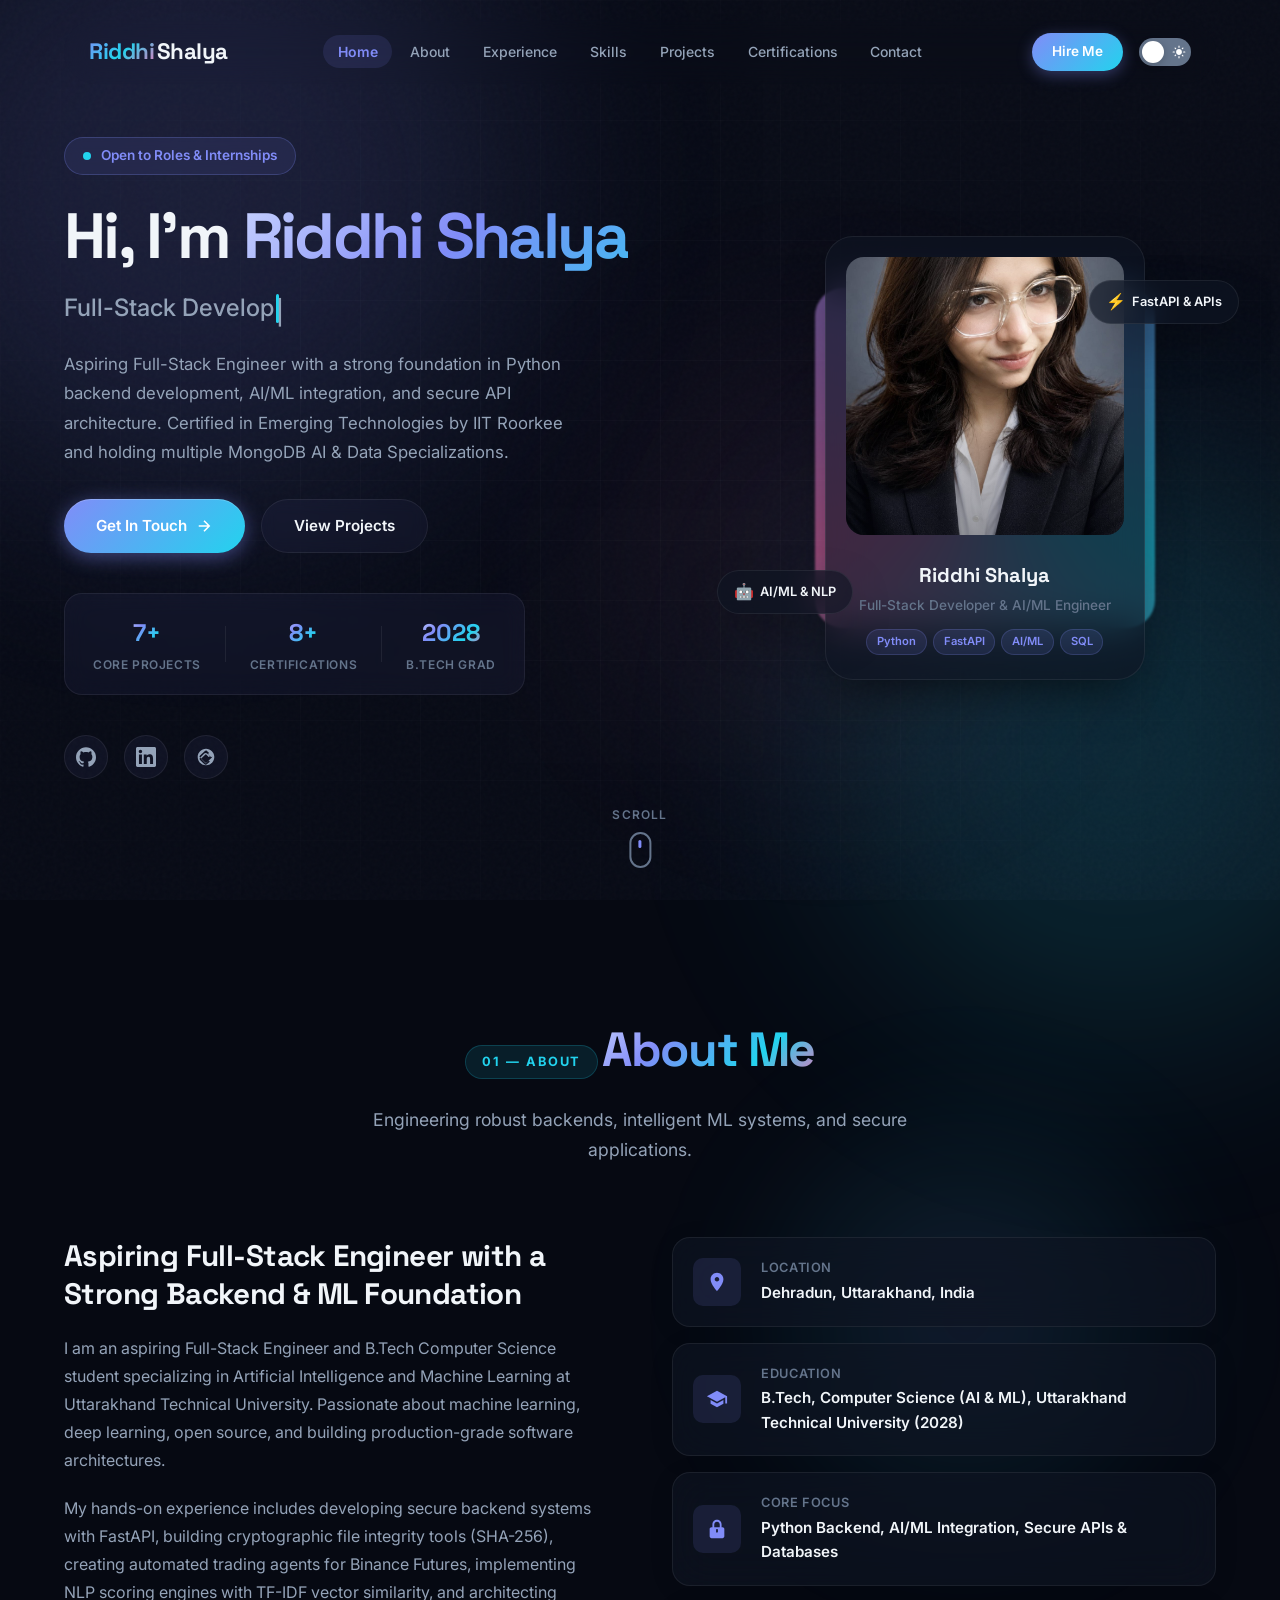
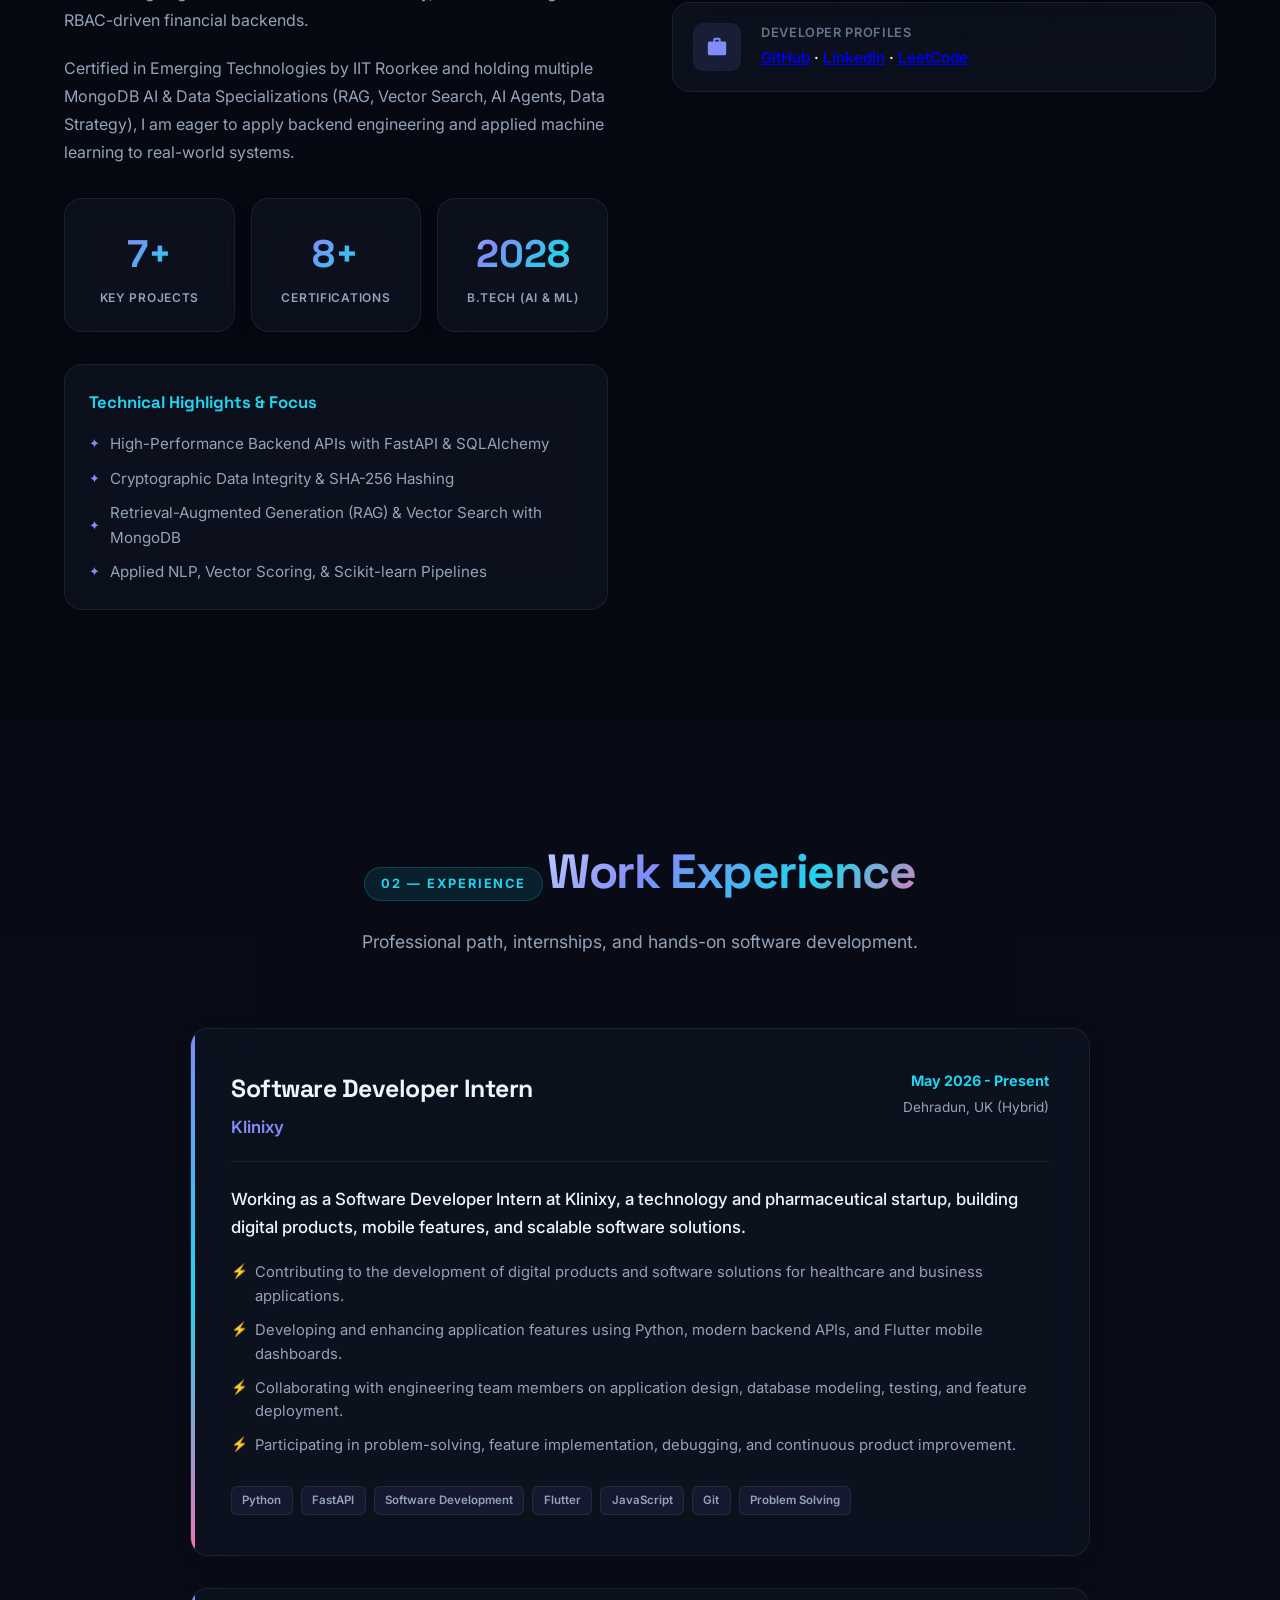
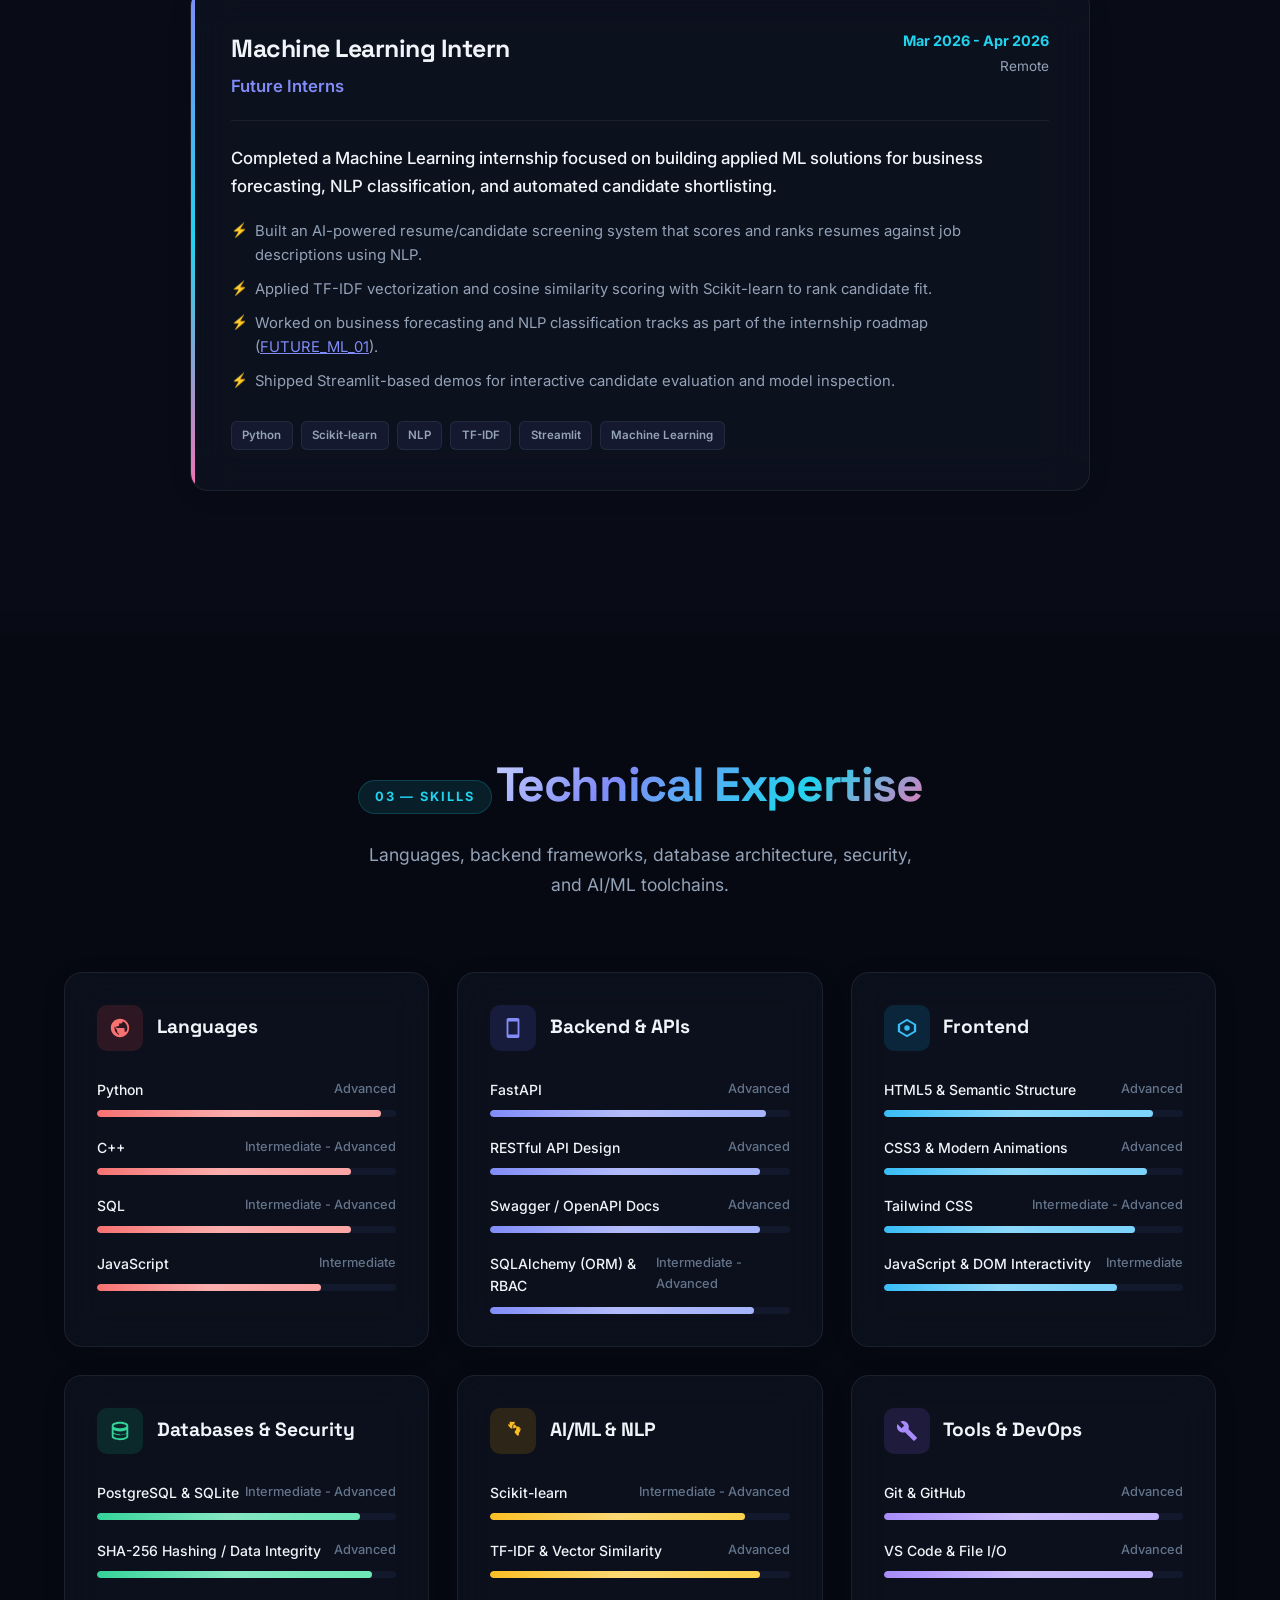
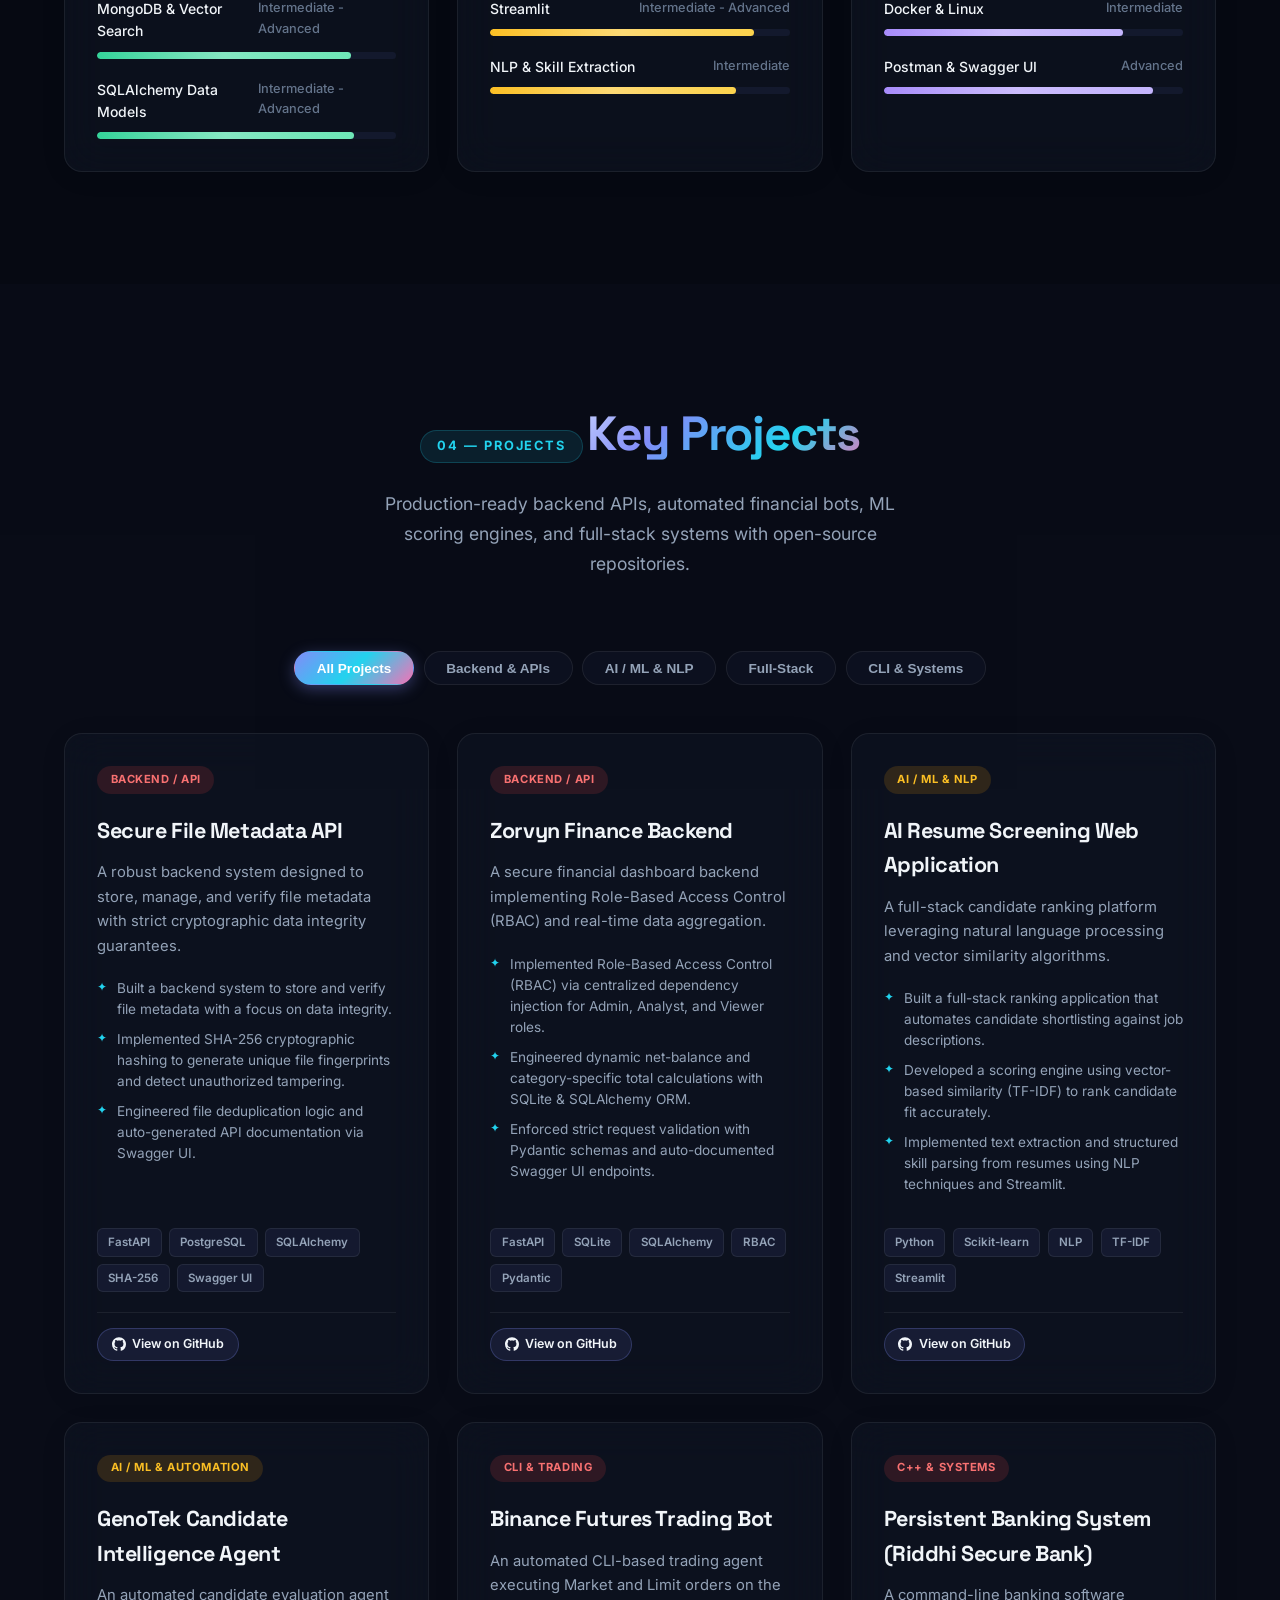
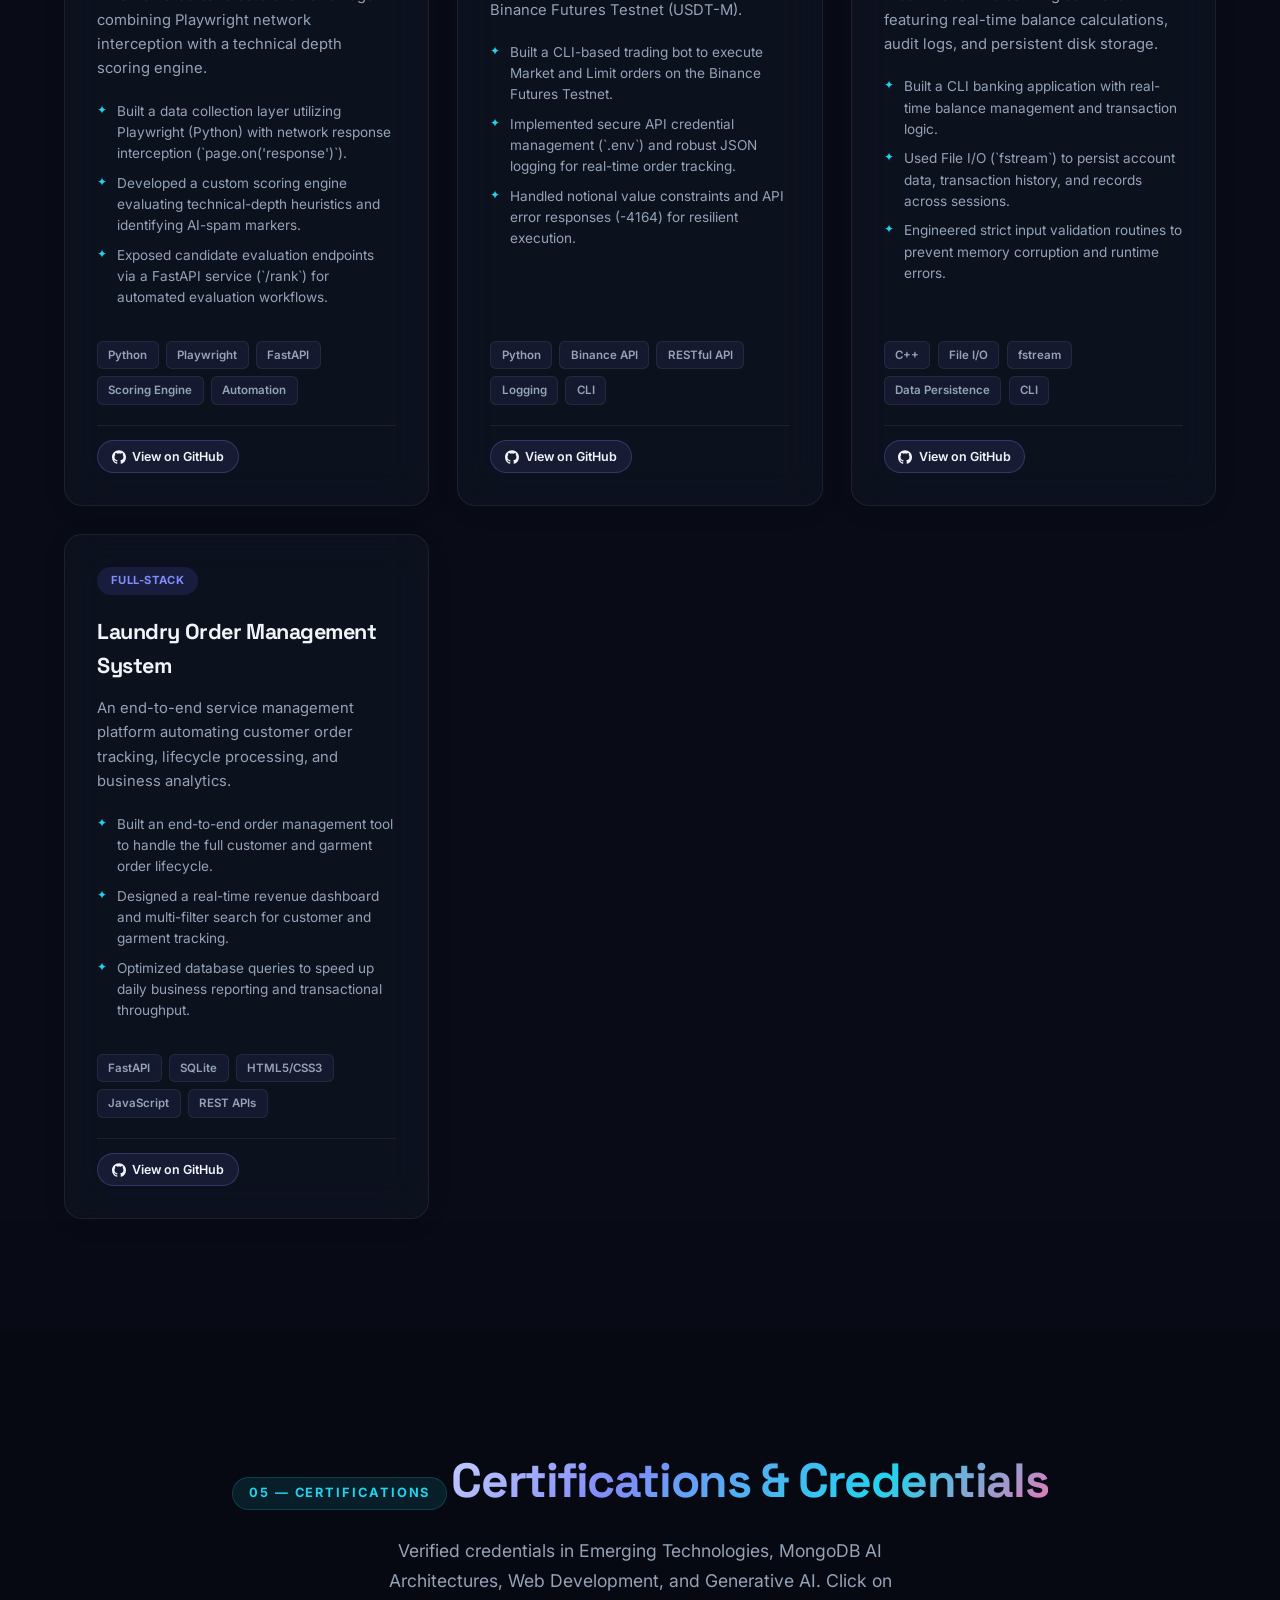
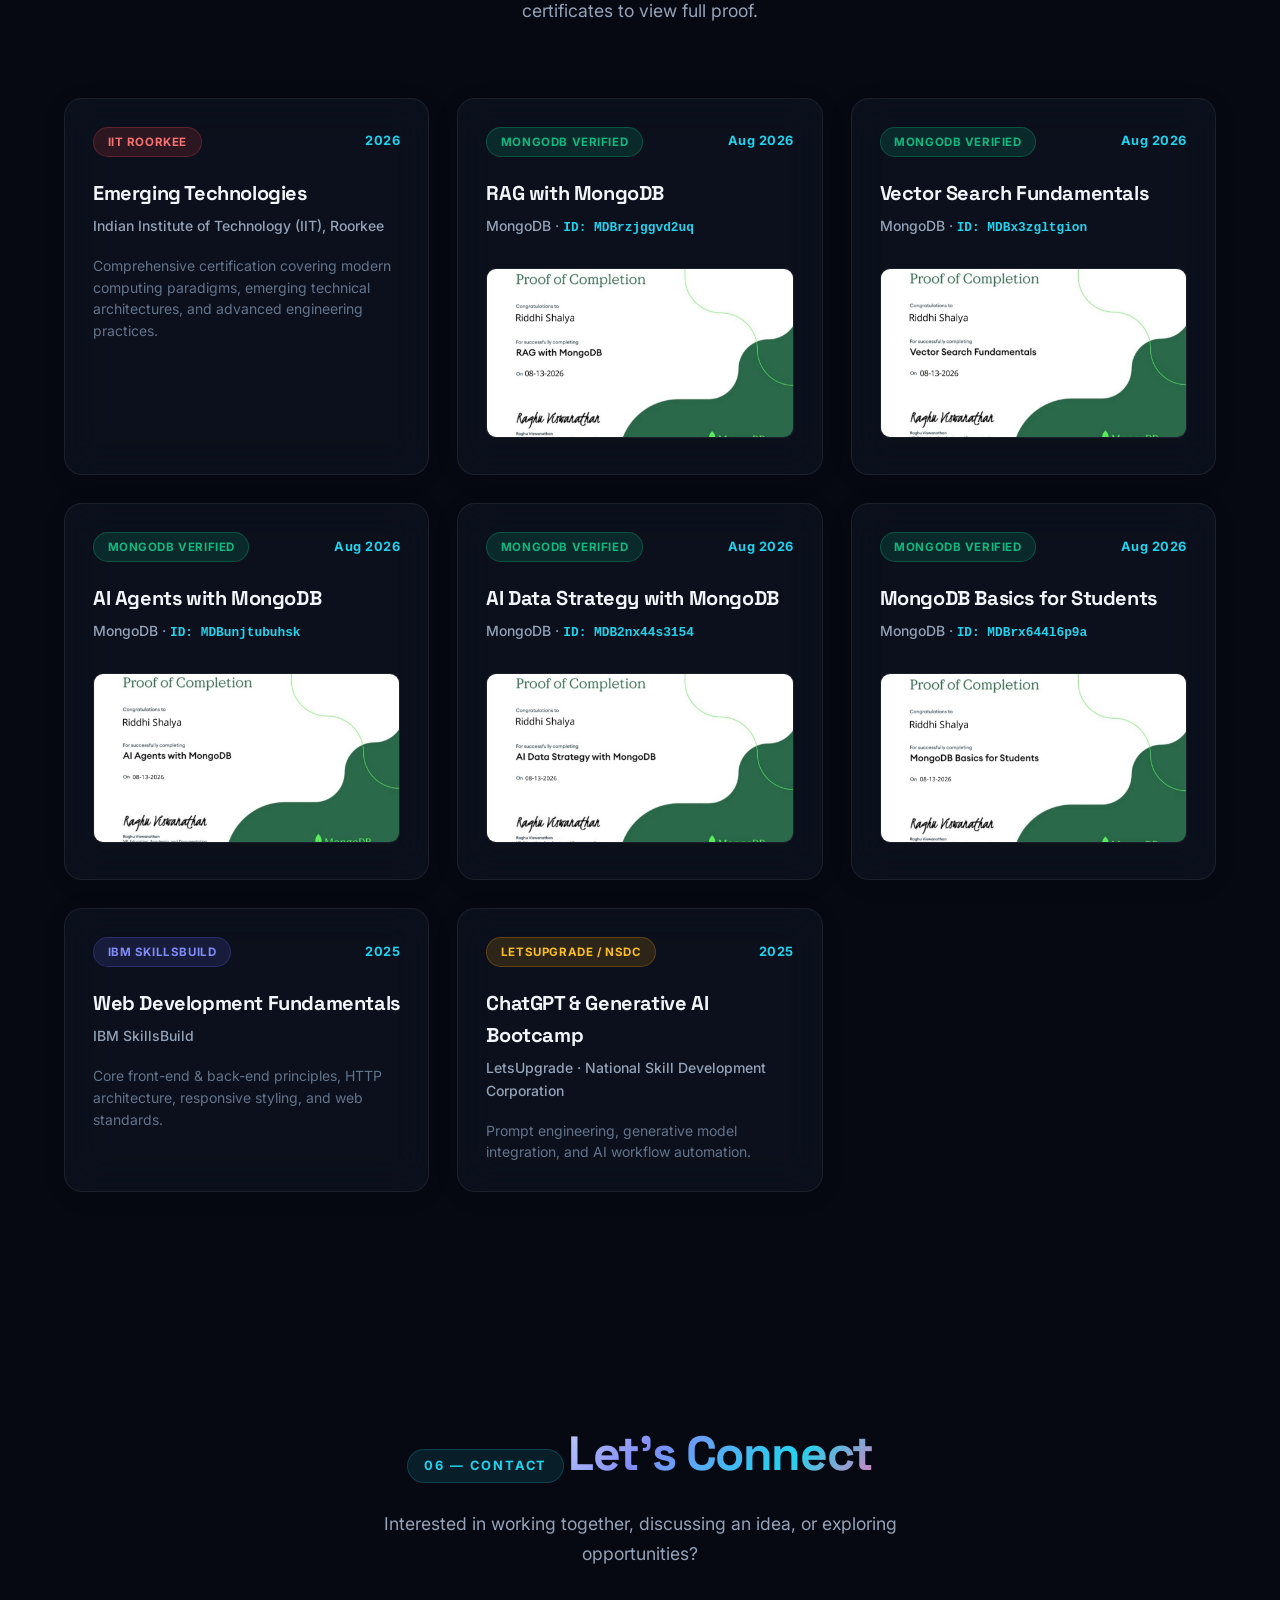
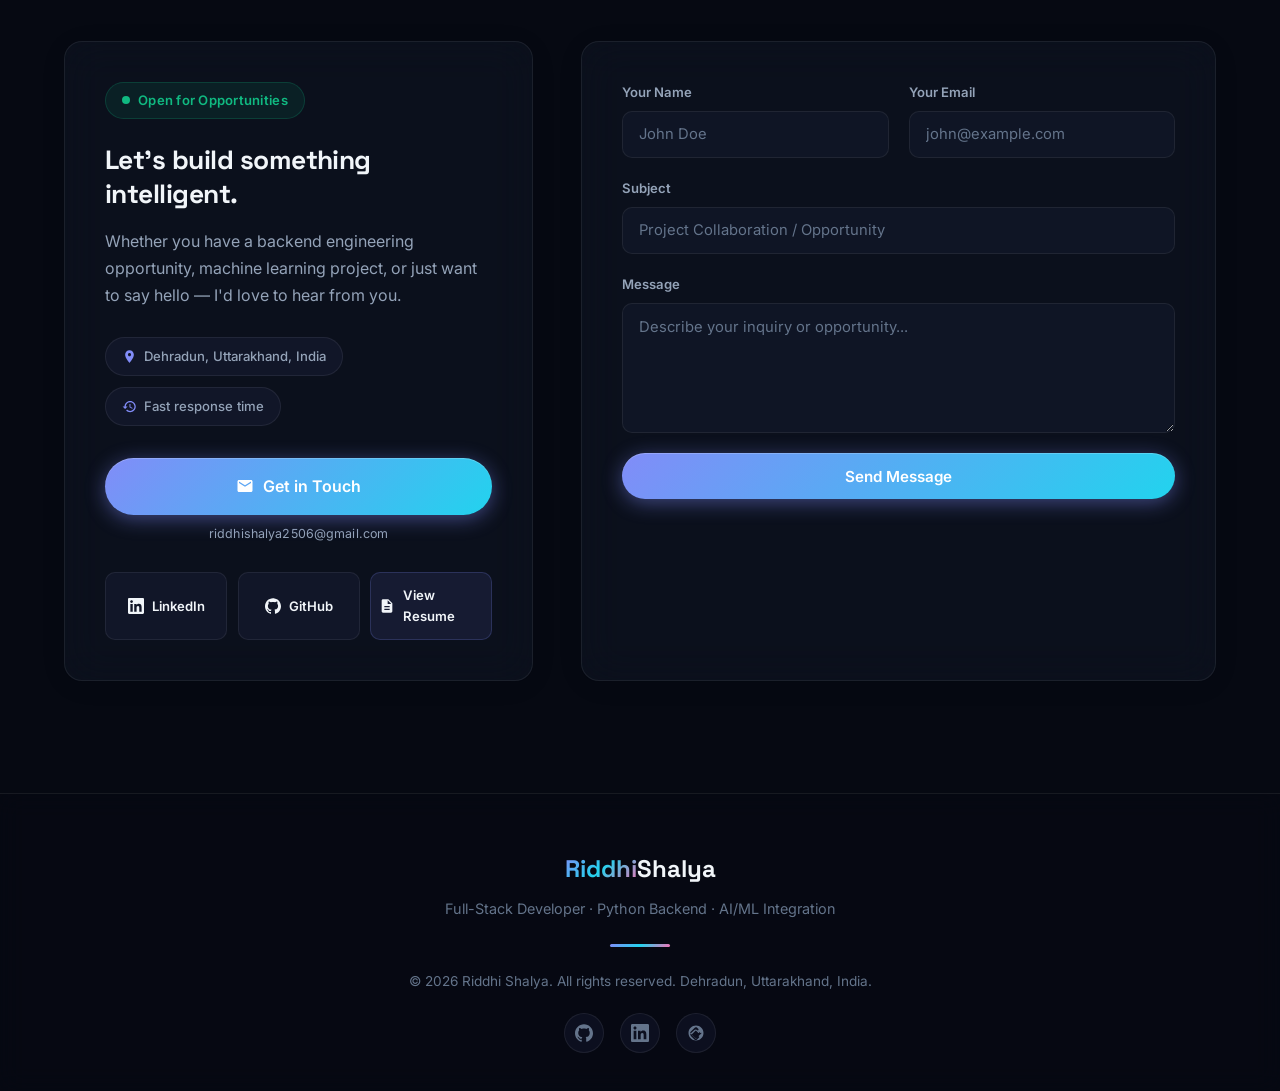
==== commit dc5b62dc: "Update portfolio" ====
--- a/index.html
+++ b/index.html
@@ -1208,87 +1208,68 @@
       <div class="container">
         <div class="section-header reveal">
           <span class="section-eyebrow">06 — Contact</span>
-          <h2>Get in Touch</h2>
+          <h2>Let's Connect</h2>
           <p>
-            Open to entry-level software engineering roles, internships, and collaborative projects.
+            Interested in working together, discussing an idea, or exploring opportunities?
           </p>
         </div>
 
         <div class="contact-grid">
-          <!-- Contact Info Card -->
+          <!-- Connect CTA Card -->
           <div class="contact-card glass-panel reveal">
-            <h3>Let's Connect</h3>
+            <div class="connect-availability-badge">
+              <span class="availability-dot"></span>
+              Open for Opportunities
+            </div>
+            <h3>Let's build something intelligent.</h3>
             <p>
-              Whether you have a backend engineering opportunity, machine learning project, or would like to discuss my work, feel free to reach out directly.
+              Whether you have a backend engineering opportunity, machine learning project, or just want to say hello — I'd love to hear from you.
             </p>
 
-            <div class="contact-details">
-              <div class="contact-detail-item">
-                <div class="contact-icon">
-                  <svg viewBox="0 0 24 24">
-                    <path
-                      d="M20 4H4c-1.1 0-1.99.9-1.99 2L2 18c0 1.1.9 2 2 2h16c1.1 0 2-.9 2-2V6c0-1.1-.9-2-2-2zm0 4l-8 5-8-5V6l8 5 8-5v2z"
-                    />
-                  </svg>
-                </div>
-                <div class="contact-text">
-                  <h4>Email</h4>
-                  <p>
-                    <a href="mailto:riddhishalya2506@gmail.com"
-                      >riddhishalya2506@gmail.com</a
-                    >
-                  </p>
-                </div>
-              </div>
-
-              <div class="contact-detail-item">
-                <div class="contact-icon">
-                  <svg viewBox="0 0 24 24">
-                    <path
-                      d="M6.62 10.79c1.44 2.83 3.76 5.14 6.59 6.59l2.2-2.2c.27-.27.67-.36 1.02-.24 1.12.37 2.33.57 3.57.57.55 0 1 .45 1 1V20c0 .55-.45 1-1 1-9.39 0-17-7.61-17-17 0-.55.45-1 1-1h3.5c.55 0 1 .45 1 1 0 1.25.2 2.45.57 3.57.11.35.03.74-.25 1.02l-2.2 2.2z"
-                    />
-                  </svg>
-                </div>
-                <div class="contact-text">
-                  <h4>Phone</h4>
-                  <p><a href="tel:+917351054010">+91 7351054010</a></p>
-                </div>
-              </div>
-
-              <div class="contact-detail-item">
-                <div class="contact-icon">
-                  <svg viewBox="0 0 24 24">
-                    <path
-                      d="M12 2C8.13 2 5 5.13 5 9c0 5.25 7 13 7 13s7-7.75 7-13c0-3.87-3.13-7-7-7zm0 9.5c-1.38 0-2.5-1.12-2.5-2.5s1.12-2.5 2.5-2.5 2.5 1.12 2.5 2.5-1.12 2.5-2.5 2.5z"
-                    />
-                  </svg>
-                </div>
-                <div class="contact-text">
-                  <h4>Location</h4>
-                  <p>Dehradun, Uttarakhand, India</p>
-                </div>
-              </div>
-
-              <div class="contact-detail-item">
-                <div class="contact-icon">
-                  <svg viewBox="0 0 24 24">
-                    <path
-                      d="M12 .297c-6.63 0-12 5.373-12 12 0 5.303 3.438 9.8 8.205 11.385.6.113.82-.258.82-.577 0-.285-.01-1.04-.015-2.04-3.338.724-4.042-1.61-4.042-1.61C4.422 18.07 3.633 17.7 3.633 17.7c-1.087-.744.084-.729.084-.729 1.205.084 1.838 1.236 1.838 1.236 1.07 1.835 2.809 1.305 3.495.998.108-.776.417-1.305.76-1.605-2.665-.3-5.466-1.332-5.466-5.93 0-1.31.465-2.38 1.235-3.22-.135-.303-.54-1.523.105-3.176 0 0 1.005-.322 3.3 1.23.96-.267 1.98-.399 3-.405 1.02.006 2.04.138 3 .405 2.28-1.552 3.285-1.23 3.285-1.23.645 1.653.24 2.873.12 3.176.765.84 1.23 1.91 1.23 3.22 0 4.61-2.805 5.625-5.475 5.92.42.36.81 1.096.81 2.22 0 1.606-.015 2.896-.015 3.286 0 .315.21.69.825.57C20.565 22.092 24 17.592 24 12.297c0-6.627-5.373-12-12-12"
-                    />
-                  </svg>
-                </div>
-                <div class="contact-text">
-                  <h4>GitHub</h4>
-                  <p>
-                    <a
-                      href="https://github.com/shalyariddhi"
-                      target="_blank"
-                      rel="noopener"
-                      >github.com/shalyariddhi</a
-                    >
-                  </p>
-                </div>
-              </div>
+            <div class="connect-info-pills">
+              <div class="connect-pill">
+                <svg viewBox="0 0 24 24" fill="currentColor">
+                  <path d="M12 2C8.13 2 5 5.13 5 9c0 5.25 7 13 7 13s7-7.75 7-13c0-3.87-3.13-7-7-7zm0 9.5c-1.38 0-2.5-1.12-2.5-2.5s1.12-2.5 2.5-2.5 2.5 1.12 2.5 2.5-1.12 2.5-2.5 2.5z"/>
+                </svg>
+                Dehradun, Uttarakhand, India
+              </div>
+              <div class="connect-pill">
+                <svg viewBox="0 0 24 24" fill="currentColor">
+                  <path d="M13 3c-4.97 0-9 4.03-9 9H1l3.89 3.89.07.14L9 12H6c0-3.87 3.13-7 7-7s7 3.13 7 7-3.13 7-7 7c-1.93 0-3.68-.79-4.94-2.06l-1.42 1.42C8.27 19.99 10.51 21 13 21c4.97 0 9-4.03 9-9s-4.03-9-9-9zm-1 5v5l4.28 2.54.72-1.21-3.5-2.08V8H12z"/>
+                </svg>
+                Fast response time
+              </div>
+            </div>
+
+            <!-- Primary CTA -->
+            <a href="mailto:riddhishalya2506@gmail.com" class="btn btn-primary btn-connect-cta" id="connect-email-btn">
+              <svg viewBox="0 0 24 24" fill="currentColor" width="18" height="18">
+                <path d="M20 4H4c-1.1 0-1.99.9-1.99 2L2 18c0 1.1.9 2 2 2h16c1.1 0 2-.9 2-2V6c0-1.1-.9-2-2-2zm0 4l-8 5-8-5V6l8 5 8-5v2z"/>
+              </svg>
+              <span>Get in Touch</span>
+            </a>
+            <p class="connect-email-hint">riddhishalya2506@gmail.com</p>
+
+            <!-- Social & Resume Links -->
+            <div class="connect-links-row">
+              <a href="https://www.linkedin.com/in/riddhi25" target="_blank" rel="noopener" class="connect-link-btn" id="connect-linkedin-btn">
+                <svg viewBox="0 0 24 24" fill="currentColor">
+                  <path d="M20.447 20.452h-3.554v-5.569c0-1.328-.027-3.037-1.852-3.037-1.853 0-2.136 1.445-2.136 2.939v5.667H9.351V9h3.414v1.561h.046c.477-.9 1.637-1.85 3.37-1.85 3.601 0 4.267 2.37 4.267 5.455v6.286zM5.337 7.433c-1.144 0-2.063-.926-2.063-2.065 0-1.138.92-2.063 2.063-2.063 1.14 0 2.064.925 2.064 2.063 0 1.139-.925 2.065-2.064 2.065zm1.782 13.019H3.555V9h3.564v11.452zM22.225 0H1.771C.792 0 0 .774 0 1.729v20.542C0 23.227.792 24 1.771 24h20.451C23.2 24 24 23.227 24 22.271V1.729C24 .774 23.2 0 22.222 0h.003z"/>
+                </svg>
+                <span>LinkedIn</span>
+              </a>
+              <a href="https://github.com/shalyariddhi" target="_blank" rel="noopener" class="connect-link-btn" id="connect-github-btn">
+                <svg viewBox="0 0 24 24" fill="currentColor">
+                  <path d="M12 .297c-6.63 0-12 5.373-12 12 0 5.303 3.438 9.8 8.205 11.385.6.113.82-.258.82-.577 0-.285-.01-1.04-.015-2.04-3.338.724-4.042-1.61-4.042-1.61C4.422 18.07 3.633 17.7 3.633 17.7c-1.087-.744.084-.729.084-.729 1.205.084 1.838 1.236 1.838 1.236 1.07 1.835 2.809 1.305 3.495.998.108-.776.417-1.305.76-1.605-2.665-.3-5.466-1.332-5.466-5.93 0-1.31.465-2.38 1.235-3.22-.135-.303-.54-1.523.105-3.176 0 0 1.005-.322 3.3 1.23.96-.267 1.98-.399 3-.405 1.02.006 2.04.138 3 .405 2.28-1.552 3.285-1.23 3.285-1.23.645 1.653.24 2.873.12 3.176.765.84 1.23 1.91 1.23 3.22 0 4.61-2.805 5.625-5.475 5.92.42.36.81 1.096.81 2.22 0 1.606-.015 2.896-.015 3.286 0 .315.21.69.825.57C20.565 22.092 24 17.592 24 12.297c0-6.627-5.373-12-12-12"/>
+                </svg>
+                <span>GitHub</span>
+              </a>
+              <a href="resume/Riddhi_Shalya_Resume.pdf" target="_blank" rel="noopener" class="connect-link-btn connect-link-resume" id="connect-resume-btn">
+                <svg viewBox="0 0 24 24" fill="currentColor">
+                  <path d="M14 2H6c-1.1 0-1.99.9-1.99 2L4 20c0 1.1.89 2 1.99 2H18c1.1 0 2-.9 2-2V8l-6-6zm2 16H8v-2h8v2zm0-4H8v-2h8v2zm-3-5V3.5L18.5 9H13z"/>
+                </svg>
+                <span>View Resume</span>
+              </a>
             </div>
           </div>
 
--- a/style.css
+++ b/style.css
@@ -2083,83 +2083,150 @@
   font-weight: 700;
   margin-bottom: 1rem;
   letter-spacing: -0.02em;
+  line-height: 1.3;
 }
 
 .contact-card > p {
   color: var(--text-secondary);
+  margin-bottom: 1.75rem;
+  line-height: 1.7;
+}
+
+/* Availability Badge */
+.connect-availability-badge {
+  display: inline-flex;
+  align-items: center;
+  gap: 0.5rem;
+  padding: 0.45rem 1rem;
+  border-radius: var(--border-radius-full);
+  background: rgba(16, 185, 129, 0.1);
+  color: #10b981;
+  font-size: 0.82rem;
+  font-weight: 600;
+  letter-spacing: 0.02em;
+  margin-bottom: 1.5rem;
+  border: 1px solid rgba(16, 185, 129, 0.2);
+}
+
+.availability-dot {
+  width: 8px;
+  height: 8px;
+  border-radius: 50%;
+  background: #10b981;
+  animation: pulse-dot 2s ease-in-out infinite;
+  flex-shrink: 0;
+}
+
+@keyframes pulse-dot {
+  0%, 100% { opacity: 1; box-shadow: 0 0 0 0 rgba(16, 185, 129, 0.5); }
+  50% { opacity: 0.7; box-shadow: 0 0 0 6px rgba(16, 185, 129, 0); }
+}
+
+/* Info Pills (Location, Response Time) */
+.connect-info-pills {
+  display: flex;
+  flex-wrap: wrap;
+  gap: 0.65rem;
   margin-bottom: 2rem;
-  line-height: 1.7;
-}
-
-.contact-details {
-  display: flex;
-  flex-direction: column;
-  gap: 1.25rem;
-}
-
-.contact-detail-item {
-  display: flex;
-  align-items: center;
-  gap: 1rem;
-  padding: 0.75rem;
-  border-radius: var(--border-radius-sm);
-  transition:
-    background 0.3s,
-    transform 0.3s;
-}
-
-.contact-detail-item:hover {
+}
+
+.connect-pill {
+  display: inline-flex;
+  align-items: center;
+  gap: 0.45rem;
+  padding: 0.5rem 1rem;
+  border-radius: var(--border-radius-full);
   background: rgba(var(--primary-rgb), 0.06);
-  transform: translateX(4px);
-}
-
-.contact-icon {
-  display: flex;
+  color: var(--text-secondary);
+  font-size: 0.82rem;
+  font-weight: 500;
+  border: 1px solid var(--surface-border);
+  transition: all 0.3s;
+}
+
+.connect-pill:hover {
+  background: rgba(var(--primary-rgb), 0.12);
+  border-color: rgba(var(--primary-rgb), 0.3);
+  color: var(--text-primary);
+}
+
+.connect-pill svg {
+  width: 15px;
+  height: 15px;
+  flex-shrink: 0;
+  color: var(--primary);
+}
+
+/* Primary CTA Button */
+.btn-connect-cta {
+  display: inline-flex;
   align-items: center;
   justify-content: center;
-  width: 46px;
-  height: 46px;
-  border-radius: var(--border-radius-full);
-  background: rgba(var(--primary-rgb), 0.1);
-  color: var(--primary);
-  flex-shrink: 0;
-  transition: all 0.3s;
-}
-
-.contact-detail-item:hover .contact-icon {
-  background: var(--gradient-primary);
-  color: #fff;
-}
-
-.contact-icon svg {
+  gap: 0.6rem;
+  width: 100%;
+  padding: 1rem 1.5rem;
+  font-size: 1rem;
+  font-weight: 600;
+  text-decoration: none;
+  margin-bottom: 0.5rem;
+}
+
+.btn-connect-cta svg {
   width: 18px;
   height: 18px;
-  fill: currentColor;
-}
-
-.contact-text h4 {
-  font-size: 0.72rem;
+  flex-shrink: 0;
+}
+
+/* Email Hint */
+.connect-email-hint {
+  text-align: center;
+  font-size: 0.78rem;
   color: var(--text-muted);
-  text-transform: uppercase;
+  margin-bottom: 2rem;
+  letter-spacing: 0.01em;
+}
+
+/* Social & Resume Links Row */
+.connect-links-row {
+  display: grid;
+  grid-template-columns: repeat(3, 1fr);
+  gap: 0.65rem;
+}
+
+.connect-link-btn {
+  display: inline-flex;
+  align-items: center;
+  justify-content: center;
+  gap: 0.5rem;
+  padding: 0.75rem 0.5rem;
+  border-radius: var(--border-radius-sm);
+  background: rgba(var(--primary-rgb), 0.06);
+  border: 1px solid var(--surface-border);
+  color: var(--text-primary);
+  font-size: 0.82rem;
   font-weight: 600;
-  letter-spacing: 0.06em;
-}
-
-.contact-text p {
-  color: var(--text-primary);
-  font-weight: 500;
-  margin: 0;
-}
-
-.contact-text a {
-  color: var(--text-primary);
   text-decoration: none;
-  font-weight: 500;
-  transition: color var(--transition-speed) var(--transition-smooth);
-}
-
-.contact-text a:hover {
+  transition: all 0.3s ease;
+  cursor: pointer;
+}
+
+.connect-link-btn:hover {
+  background: rgba(var(--primary-rgb), 0.14);
+  border-color: var(--primary);
   color: var(--primary);
+  transform: translateY(-2px);
+  box-shadow: 0 4px 12px rgba(var(--primary-rgb), 0.15);
+}
+
+.connect-link-btn svg {
+  width: 16px;
+  height: 16px;
+  flex-shrink: 0;
+}
+
+.connect-link-resume {
+  background: rgba(var(--primary-rgb), 0.1);
+  border-color: rgba(var(--primary-rgb), 0.2);
 }
 
 .contact-form-container {
@@ -2549,6 +2616,15 @@
   .experience-meta {
     text-align: left;
   }
+
+  .connect-links-row {
+    grid-template-columns: 1fr;
+  }
+
+  .btn-connect-cta {
+    font-size: 0.92rem;
+    padding: 0.85rem 1.25rem;
+  }
 }
 
 @keyframes slide-in {
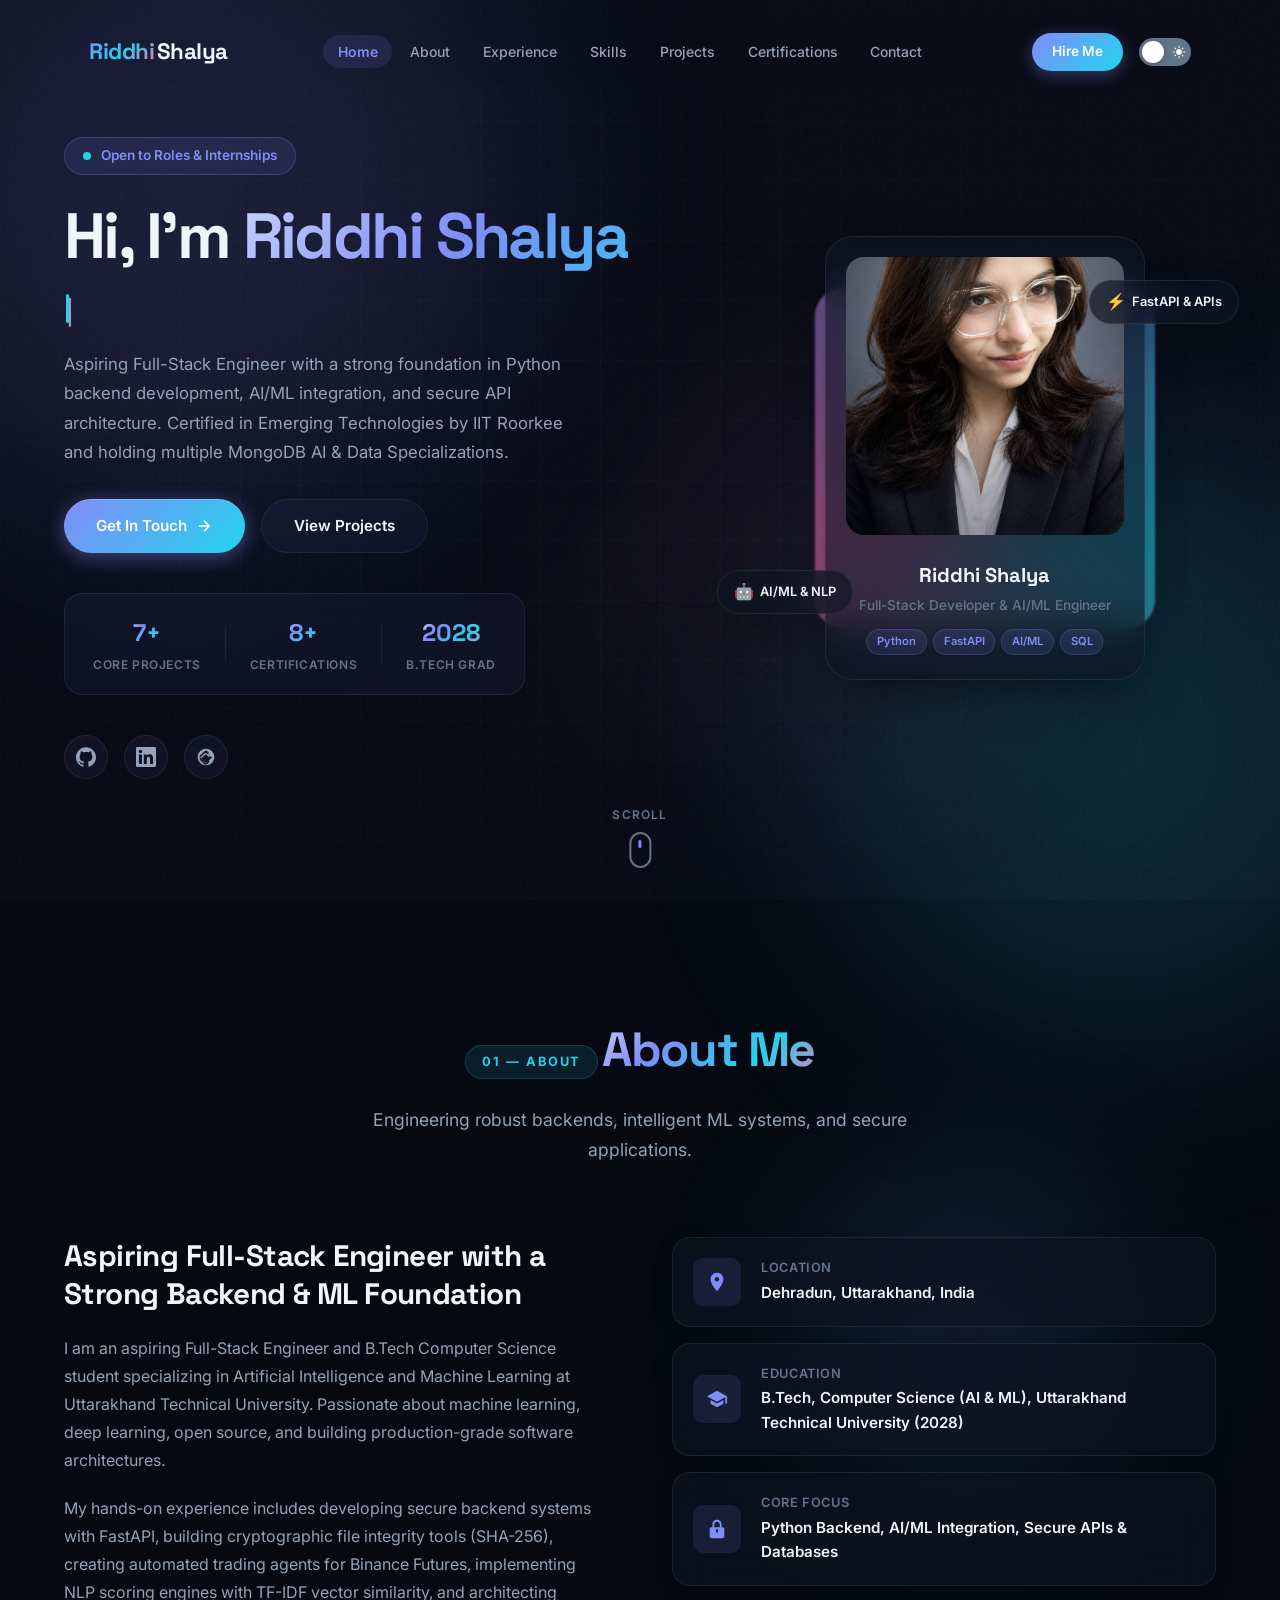
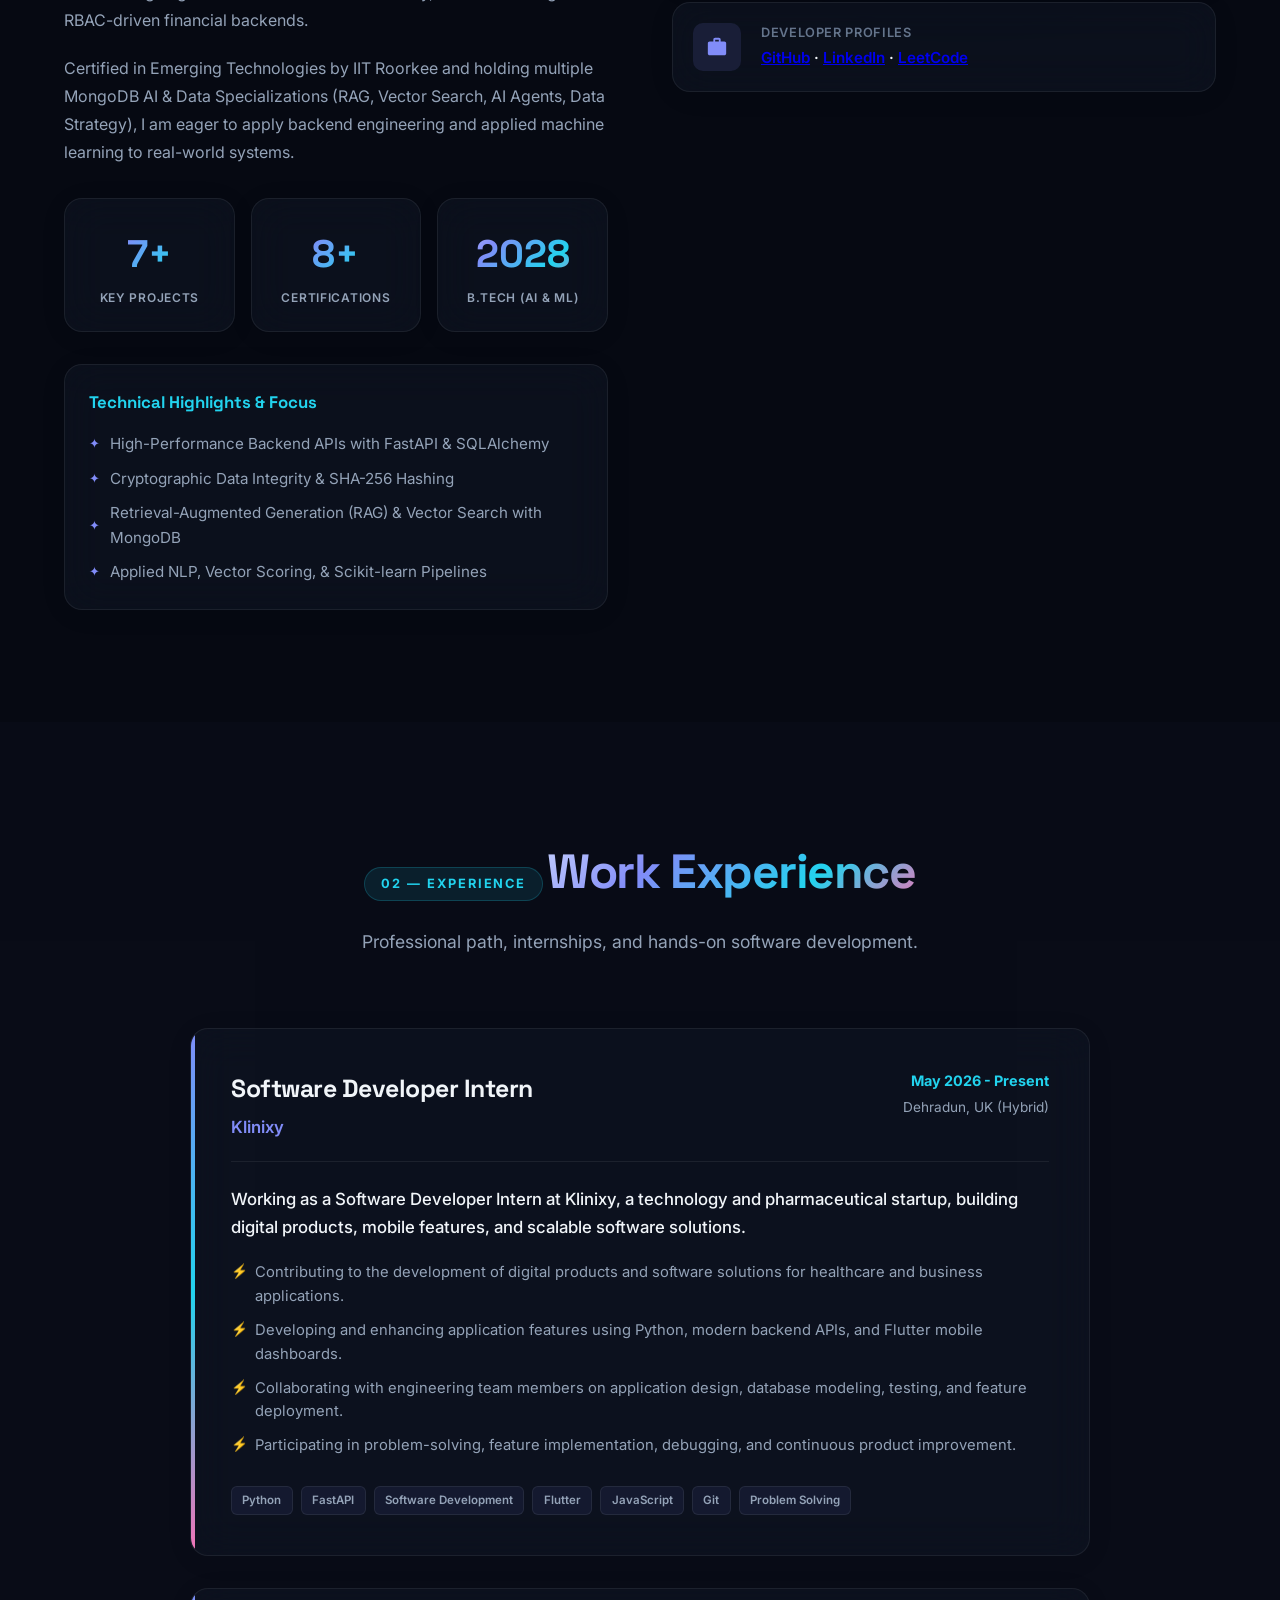
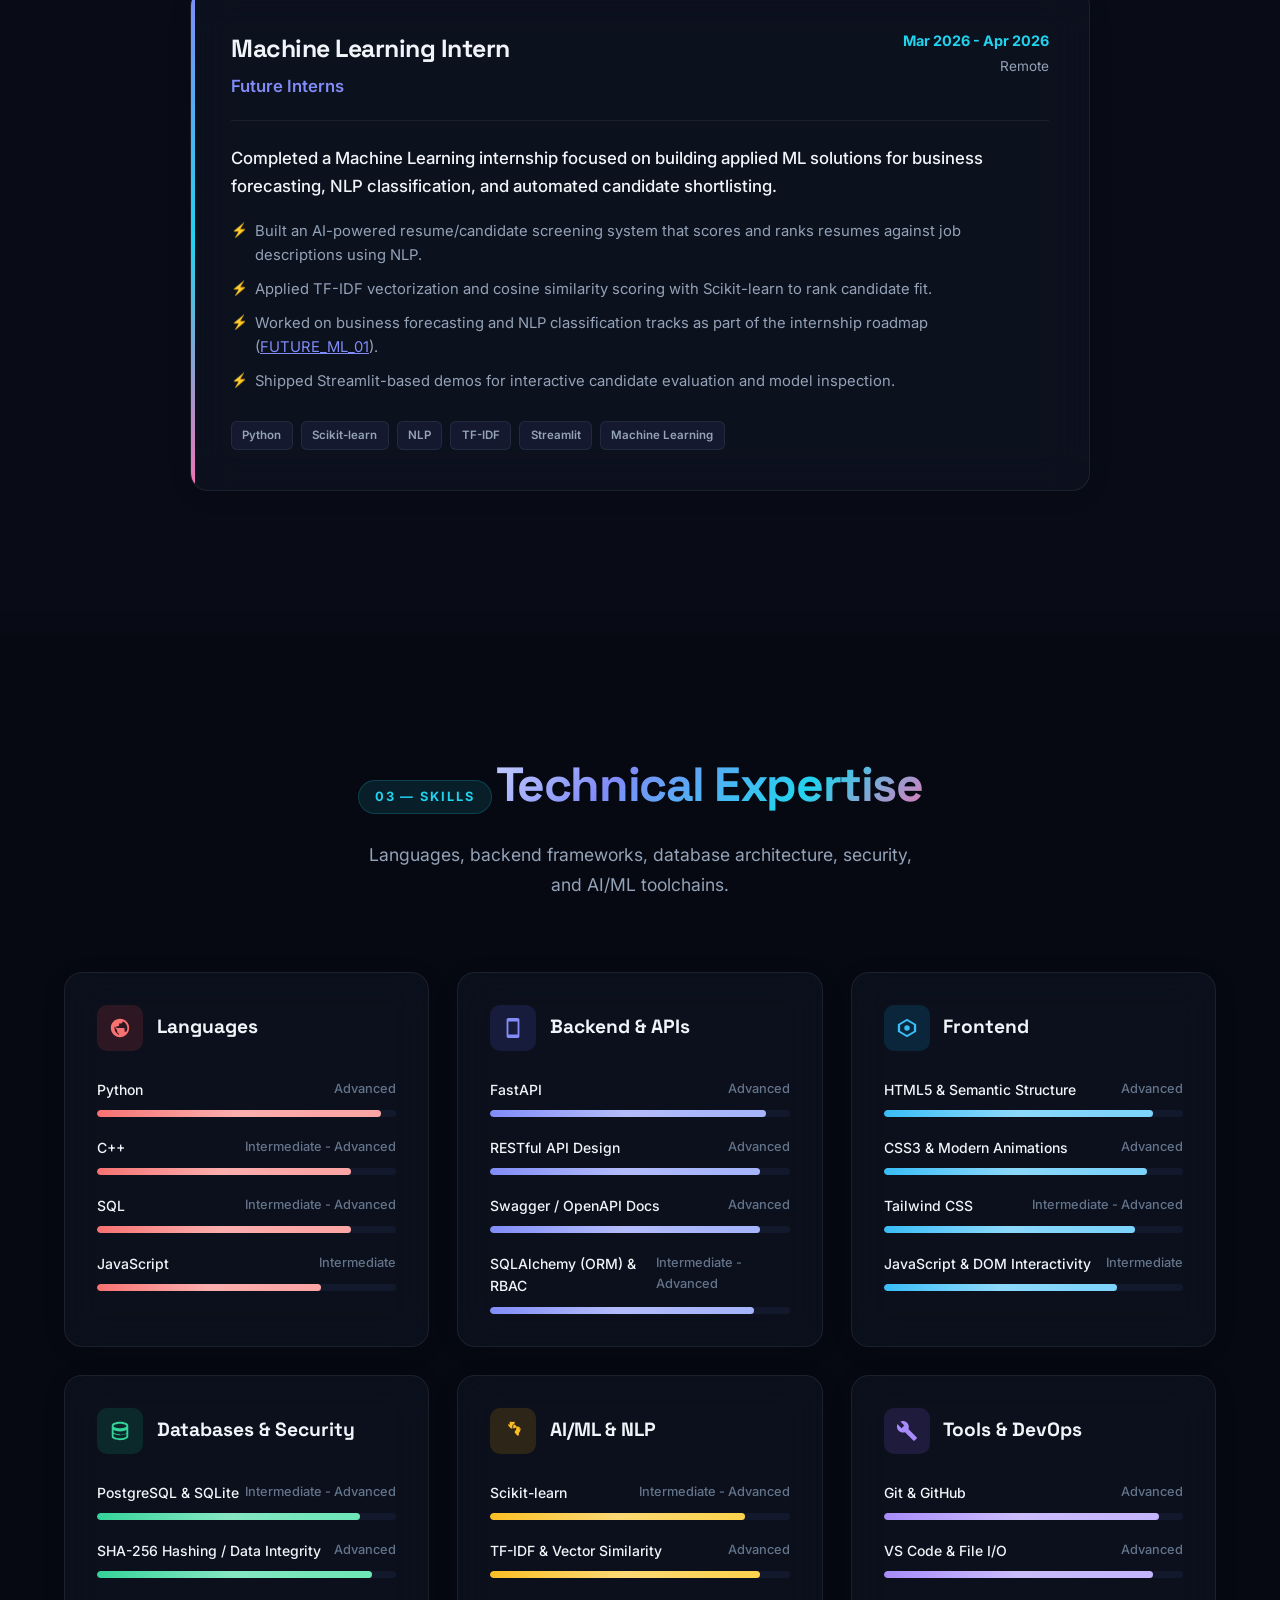
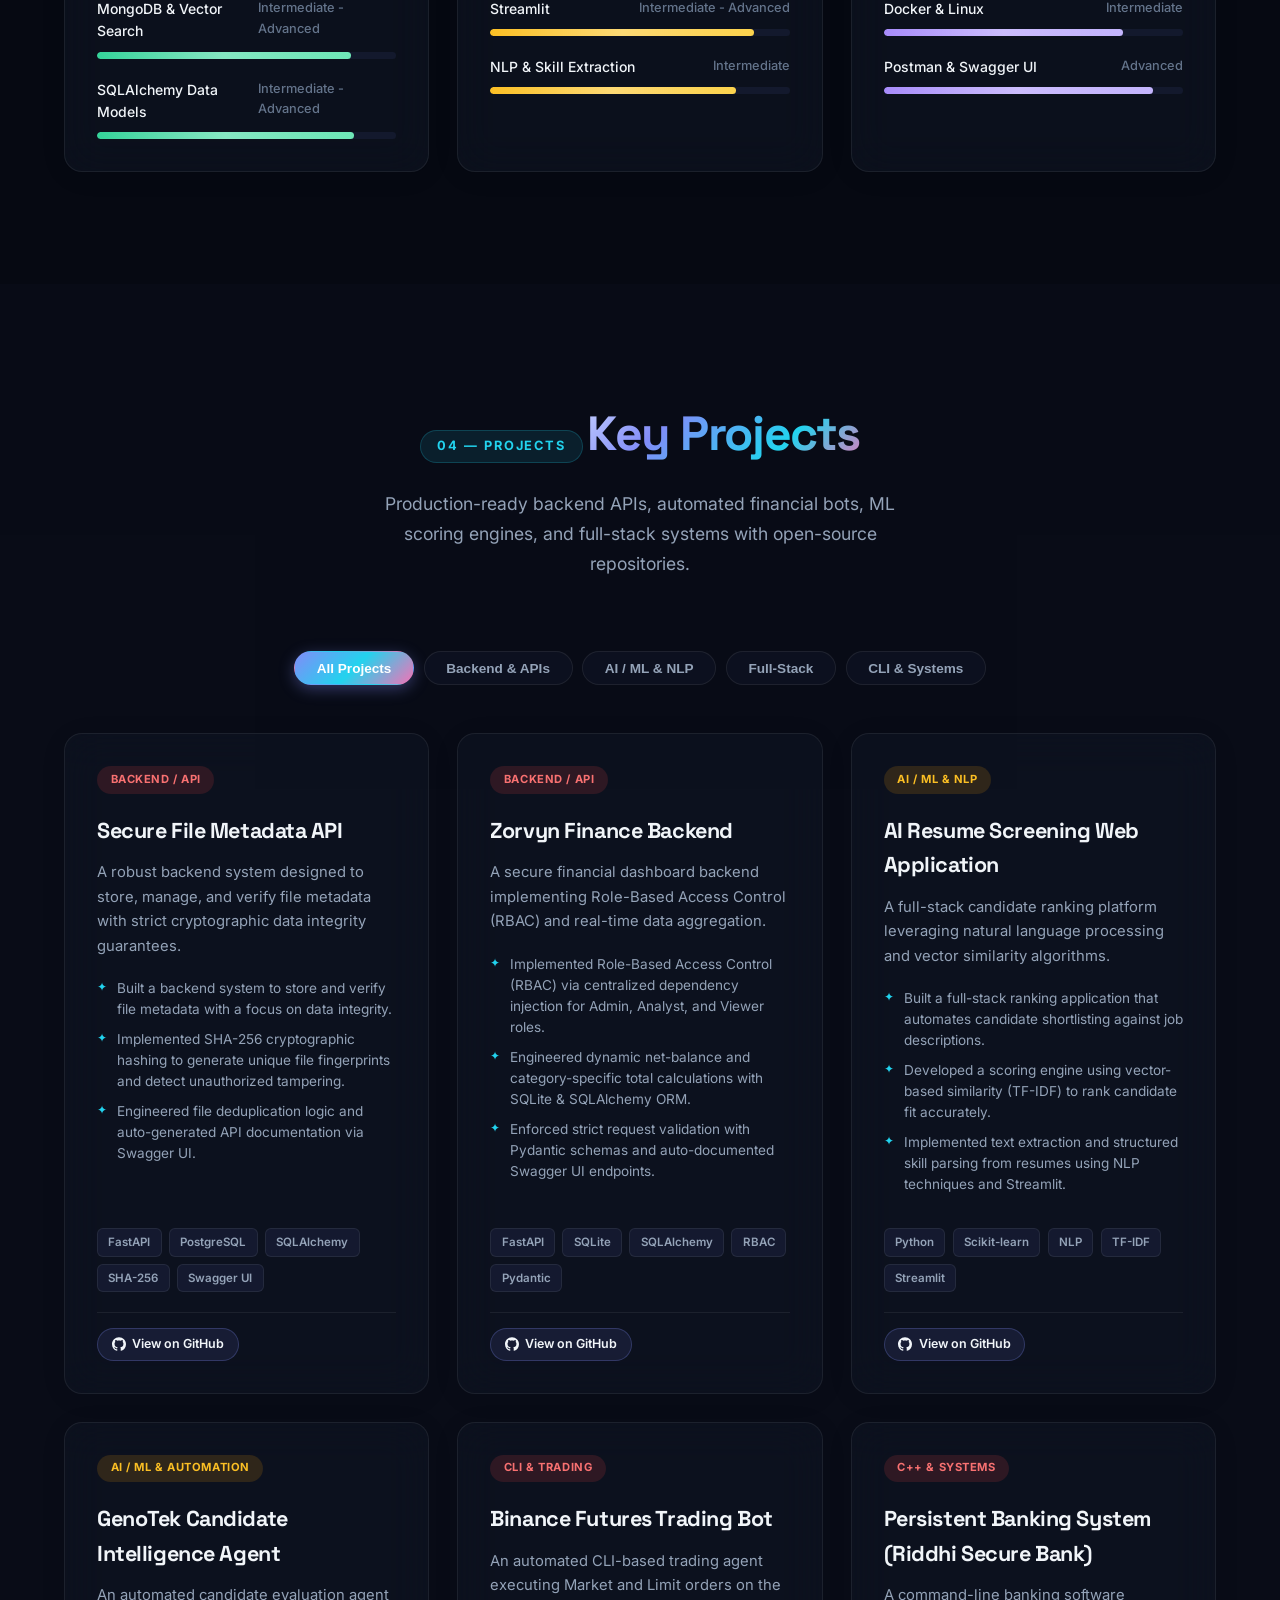
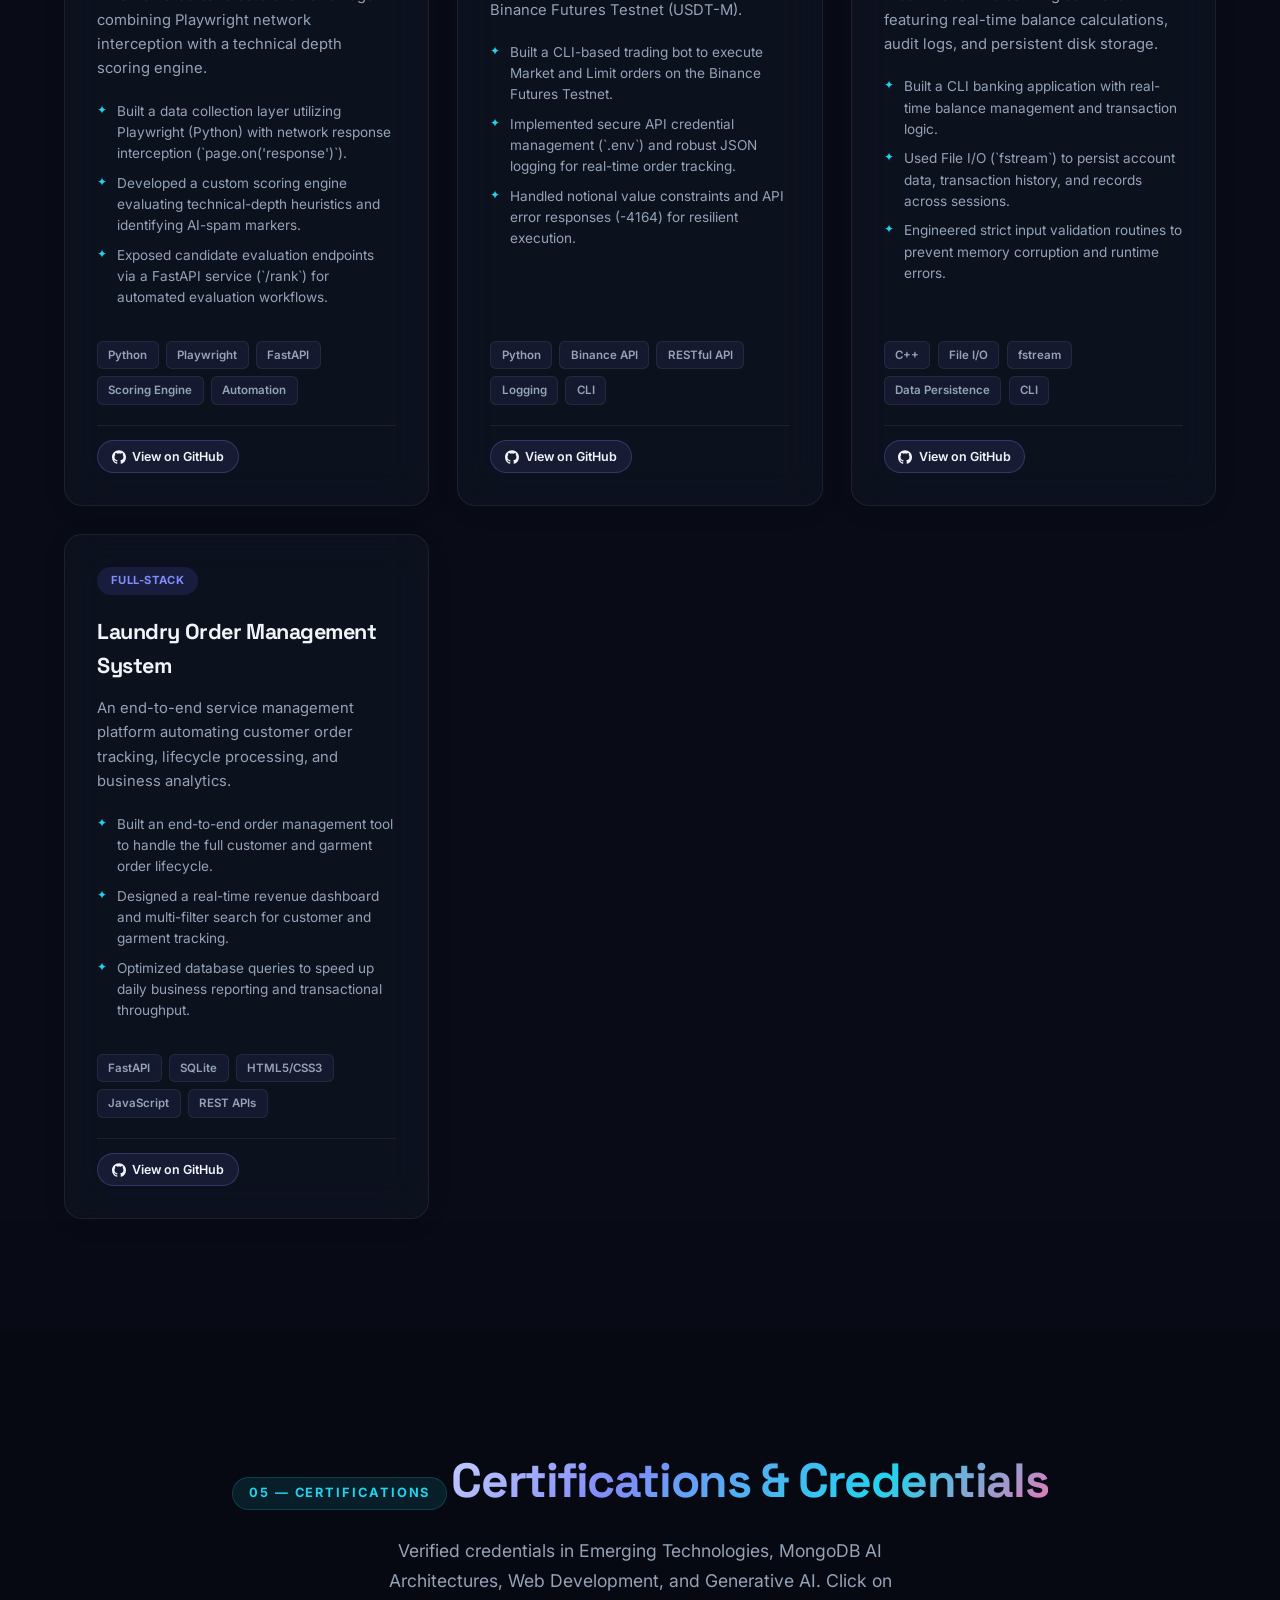
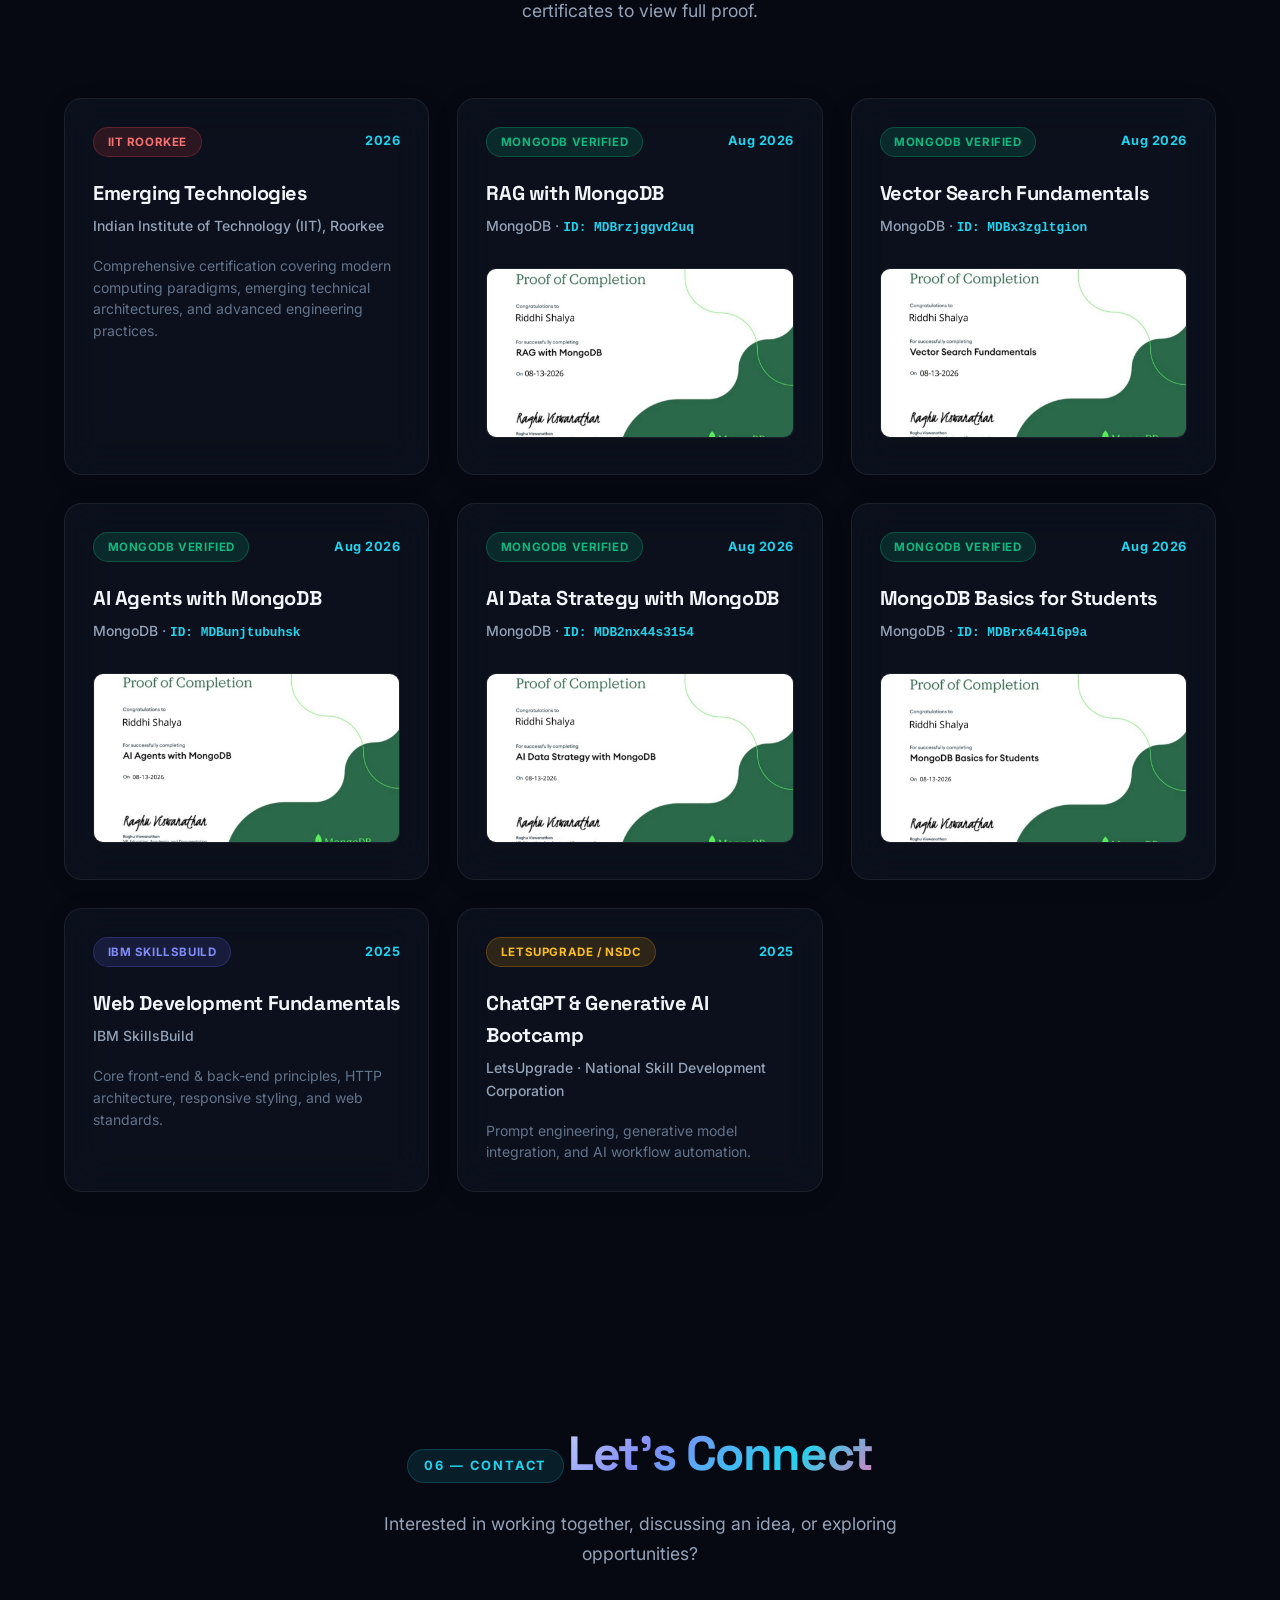
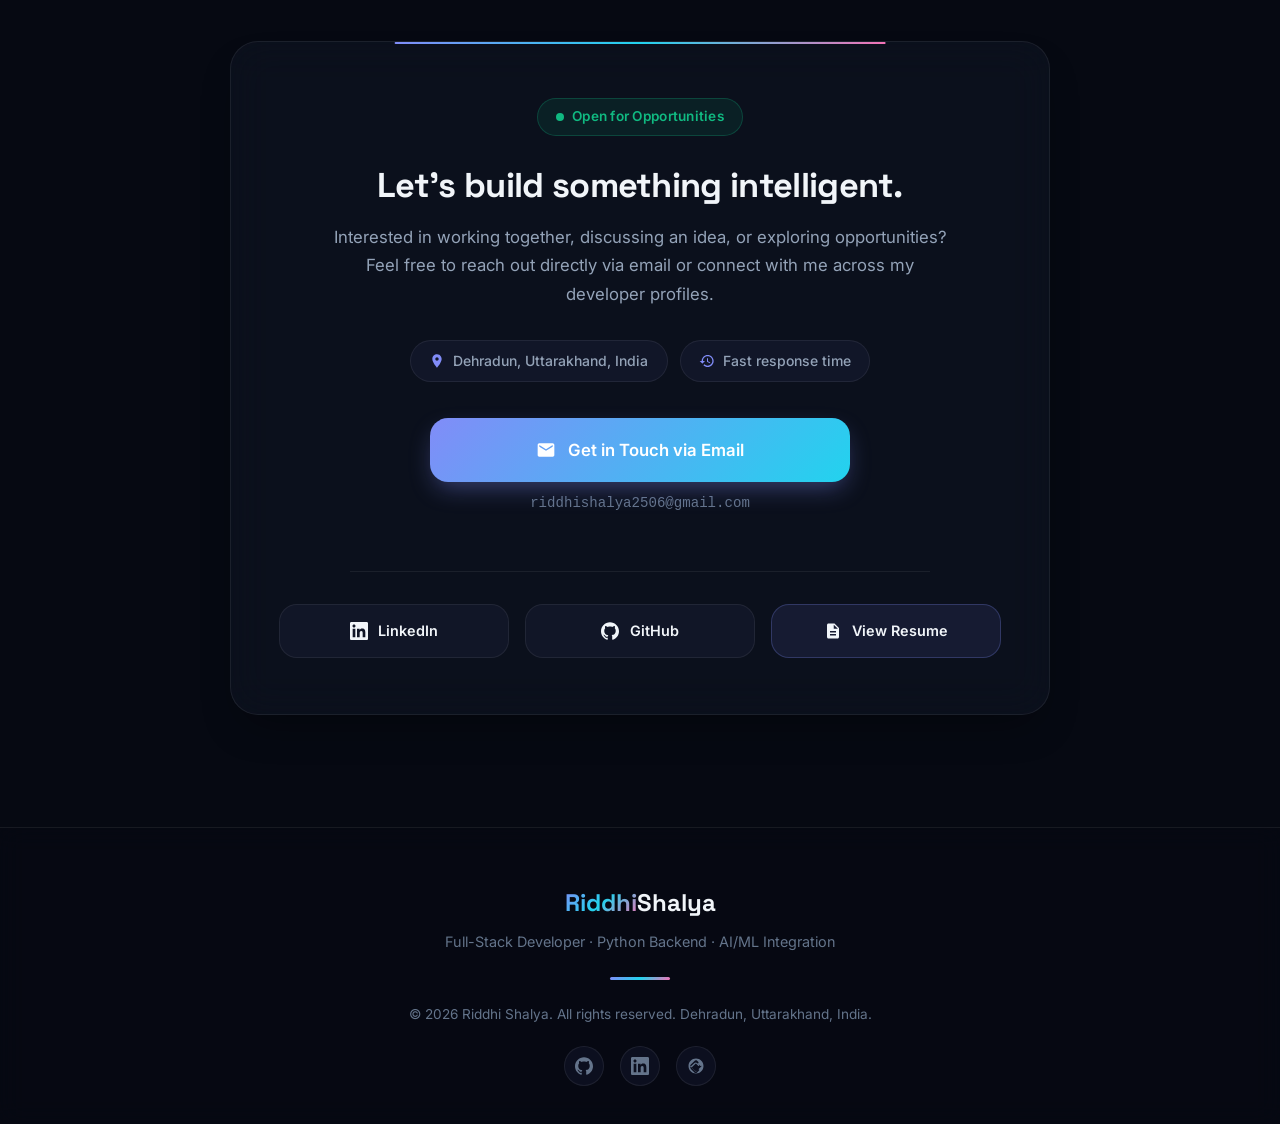
==== commit ca34dcba: "Update portfolio" ====
--- a/index.html
+++ b/index.html
@@ -1214,16 +1214,16 @@
           </p>
         </div>
 
-        <div class="contact-grid">
-          <!-- Connect CTA Card -->
-          <div class="contact-card glass-panel reveal">
+        <div class="contact-wrapper reveal">
+          <!-- Connect Main Card -->
+          <div class="contact-card contact-card-centered glass-panel">
             <div class="connect-availability-badge">
               <span class="availability-dot"></span>
               Open for Opportunities
             </div>
-            <h3>Let's build something intelligent.</h3>
-            <p>
-              Whether you have a backend engineering opportunity, machine learning project, or just want to say hello — I'd love to hear from you.
+            <h3 class="connect-title">Let's build something intelligent.</h3>
+            <p class="connect-desc">
+              Interested in working together, discussing an idea, or exploring opportunities? Feel free to reach out directly via email or connect with me across my developer profiles.
             </p>
 
             <div class="connect-info-pills">
@@ -1231,26 +1231,30 @@
                 <svg viewBox="0 0 24 24" fill="currentColor">
                   <path d="M12 2C8.13 2 5 5.13 5 9c0 5.25 7 13 7 13s7-7.75 7-13c0-3.87-3.13-7-7-7zm0 9.5c-1.38 0-2.5-1.12-2.5-2.5s1.12-2.5 2.5-2.5 2.5 1.12 2.5 2.5-1.12 2.5-2.5 2.5z"/>
                 </svg>
-                Dehradun, Uttarakhand, India
+                <span>Dehradun, Uttarakhand, India</span>
               </div>
               <div class="connect-pill">
                 <svg viewBox="0 0 24 24" fill="currentColor">
                   <path d="M13 3c-4.97 0-9 4.03-9 9H1l3.89 3.89.07.14L9 12H6c0-3.87 3.13-7 7-7s7 3.13 7 7-3.13 7-7 7c-1.93 0-3.68-.79-4.94-2.06l-1.42 1.42C8.27 19.99 10.51 21 13 21c4.97 0 9-4.03 9-9s-4.03-9-9-9zm-1 5v5l4.28 2.54.72-1.21-3.5-2.08V8H12z"/>
                 </svg>
-                Fast response time
-              </div>
-            </div>
-
-            <!-- Primary CTA -->
-            <a href="mailto:riddhishalya2506@gmail.com" class="btn btn-primary btn-connect-cta" id="connect-email-btn">
-              <svg viewBox="0 0 24 24" fill="currentColor" width="18" height="18">
-                <path d="M20 4H4c-1.1 0-1.99.9-1.99 2L2 18c0 1.1.9 2 2 2h16c1.1 0 2-.9 2-2V6c0-1.1-.9-2-2-2zm0 4l-8 5-8-5V6l8 5 8-5v2z"/>
-              </svg>
-              <span>Get in Touch</span>
-            </a>
-            <p class="connect-email-hint">riddhishalya2506@gmail.com</p>
-
-            <!-- Social & Resume Links -->
+                <span>Fast response time</span>
+              </div>
+            </div>
+
+            <!-- Primary Mailing Action Button -->
+            <div class="connect-cta-group">
+              <a href="mailto:riddhishalya2506@gmail.com" class="btn btn-primary btn-connect-cta" id="connect-email-btn">
+                <svg viewBox="0 0 24 24" fill="currentColor" width="20" height="20">
+                  <path d="M20 4H4c-1.1 0-1.99.9-1.99 2L2 18c0 1.1.9 2 2 2h16c1.1 0 2-.9 2-2V6c0-1.1-.9-2-2-2zm0 4l-8 5-8-5V6l8 5 8-5v2z"/>
+                </svg>
+                <span>Get in Touch via Email</span>
+              </a>
+              <a href="mailto:riddhishalya2506@gmail.com" class="connect-email-hint" id="connect-email-link">riddhishalya2506@gmail.com</a>
+            </div>
+
+            <div class="connect-divider"></div>
+
+            <!-- Social & Resume Links Grid -->
             <div class="connect-links-row">
               <a href="https://www.linkedin.com/in/riddhi25" target="_blank" rel="noopener" class="connect-link-btn" id="connect-linkedin-btn">
                 <svg viewBox="0 0 24 24" fill="currentColor">
@@ -1271,74 +1275,6 @@
                 <span>View Resume</span>
               </a>
             </div>
-          </div>
-
-          <!-- Contact Form Card -->
-          <div class="contact-form-container glass-panel reveal">
-            <form class="contact-form" id="contact-form" novalidate>
-              <!-- Honeypot: bots fill this; real users never see it -->
-              <input
-                type="text"
-                name="_honey"
-                id="honey"
-                class="hp-field"
-                tabindex="-1"
-                autocomplete="off"
-                aria-hidden="true"
-              />
-              <div class="form-group">
-                <label for="name">Your Name</label>
-                <input
-                  type="text"
-                  id="name"
-                  name="name"
-                  required
-                  placeholder="John Doe"
-                  autocomplete="name"
-                />
-              </div>
-              <div class="form-group">
-                <label for="email">Your Email</label>
-                <input
-                  type="email"
-                  id="email"
-                  name="email"
-                  required
-                  placeholder="john@example.com"
-                  autocomplete="email"
-                />
-              </div>
-              <div class="form-group form-group-full">
-                <label for="subject">Subject</label>
-                <input
-                  type="text"
-                  id="subject"
-                  name="subject"
-                  required
-                  placeholder="Project Collaboration / Opportunity"
-                />
-              </div>
-              <div class="form-group form-group-full">
-                <label for="message">Message</label>
-                <textarea
-                  id="message"
-                  name="message"
-                  required
-                  placeholder="Describe your inquiry or opportunity..."
-                  rows="5"
-                ></textarea>
-              </div>
-              <div class="form-message" id="form-msg"></div>
-              <div class="form-group-full">
-                <button
-                  type="submit"
-                  class="btn btn-primary btn-full"
-                  id="submit-btn"
-                >
-                  <span class="btn-text">Send Message</span>
-                </button>
-              </div>
-            </form>
           </div>
         </div>
       </div>
--- a/style.css
+++ b/style.css
@@ -2066,29 +2066,49 @@
 }
 
 /* Contact Section */
-.contact-grid {
-  display: grid;
-  grid-template-columns: 0.85fr 1.15fr;
-  gap: 3rem;
-}
-
-.contact-card {
-  padding: 2.5rem;
-  height: 100%;
-}
-
-.contact-card h3 {
+.contact-wrapper {
+  max-width: 820px;
+  margin: 0 auto;
+}
+
+.contact-card-centered {
+  padding: 3.5rem 3rem;
+  text-align: center;
+  display: flex;
+  flex-direction: column;
+  align-items: center;
+  border-radius: var(--border-radius-lg);
+  position: relative;
+  overflow: hidden;
+  box-shadow: 0 20px 40px -15px rgba(0, 0, 0, 0.4);
+}
+
+.contact-card-centered::before {
+  content: '';
+  position: absolute;
+  top: 0;
+  left: 50%;
+  transform: translateX(-50%);
+  width: 60%;
+  height: 2px;
+  background: var(--gradient-primary);
+  border-radius: var(--border-radius-full);
+}
+
+.connect-title {
   font-family: var(--font-heading);
-  font-size: 1.65rem;
+  font-size: 2.15rem;
   font-weight: 700;
   margin-bottom: 1rem;
   letter-spacing: -0.02em;
-  line-height: 1.3;
-}
-
-.contact-card > p {
+  line-height: 1.25;
+}
+
+.connect-desc {
   color: var(--text-secondary);
-  margin-bottom: 1.75rem;
+  font-size: 1.05rem;
+  max-width: 620px;
+  margin: 0 auto 2rem;
   line-height: 1.7;
 }
 
@@ -2097,15 +2117,15 @@
   display: inline-flex;
   align-items: center;
   gap: 0.5rem;
-  padding: 0.45rem 1rem;
+  padding: 0.45rem 1.15rem;
   border-radius: var(--border-radius-full);
   background: rgba(16, 185, 129, 0.1);
   color: #10b981;
-  font-size: 0.82rem;
+  font-size: 0.85rem;
   font-weight: 600;
   letter-spacing: 0.02em;
-  margin-bottom: 1.5rem;
-  border: 1px solid rgba(16, 185, 129, 0.2);
+  margin-bottom: 1.75rem;
+  border: 1px solid rgba(16, 185, 129, 0.25);
 }
 
 .availability-dot {
@@ -2126,19 +2146,20 @@
 .connect-info-pills {
   display: flex;
   flex-wrap: wrap;
-  gap: 0.65rem;
-  margin-bottom: 2rem;
+  justify-content: center;
+  gap: 0.75rem;
+  margin-bottom: 2.25rem;
 }
 
 .connect-pill {
   display: inline-flex;
   align-items: center;
-  gap: 0.45rem;
-  padding: 0.5rem 1rem;
+  gap: 0.5rem;
+  padding: 0.55rem 1.15rem;
   border-radius: var(--border-radius-full);
   background: rgba(var(--primary-rgb), 0.06);
   color: var(--text-secondary);
-  font-size: 0.82rem;
+  font-size: 0.875rem;
   font-weight: 500;
   border: 1px solid var(--surface-border);
   transition: all 0.3s;
@@ -2148,174 +2169,123 @@
   background: rgba(var(--primary-rgb), 0.12);
   border-color: rgba(var(--primary-rgb), 0.3);
   color: var(--text-primary);
+  transform: translateY(-2px);
 }
 
 .connect-pill svg {
-  width: 15px;
-  height: 15px;
+  width: 16px;
+  height: 16px;
   flex-shrink: 0;
   color: var(--primary);
 }
 
-/* Primary CTA Button */
+/* Primary CTA Group */
+.connect-cta-group {
+  display: flex;
+  flex-direction: column;
+  align-items: center;
+  gap: 0.65rem;
+  width: 100%;
+  max-width: 420px;
+  margin: 0 auto 1.5rem;
+}
+
 .btn-connect-cta {
   display: inline-flex;
   align-items: center;
   justify-content: center;
-  gap: 0.6rem;
+  gap: 0.75rem;
   width: 100%;
-  padding: 1rem 1.5rem;
-  font-size: 1rem;
+  padding: 1.15rem 2rem;
+  font-size: 1.05rem;
   font-weight: 600;
   text-decoration: none;
-  margin-bottom: 0.5rem;
+  border-radius: var(--border-radius-md);
+  box-shadow: 0 10px 25px -5px rgba(var(--primary-rgb), 0.4);
+  transition: all 0.3s ease;
+}
+
+.btn-connect-cta:hover {
+  transform: translateY(-3px);
+  box-shadow: 0 15px 30px -5px rgba(var(--primary-rgb), 0.5);
 }
 
 .btn-connect-cta svg {
-  width: 18px;
-  height: 18px;
+  width: 20px;
+  height: 20px;
   flex-shrink: 0;
 }
 
-/* Email Hint */
+/* Email Link Hint */
 .connect-email-hint {
-  text-align: center;
-  font-size: 0.78rem;
+  font-size: 0.88rem;
   color: var(--text-muted);
-  margin-bottom: 2rem;
-  letter-spacing: 0.01em;
+  text-decoration: none;
+  font-family: var(--font-mono, monospace);
+  transition: color var(--transition-speed) var(--transition-smooth);
+}
+
+.connect-email-hint:hover {
+  color: var(--primary);
+}
+
+/* Section Divider */
+.connect-divider {
+  width: 100%;
+  max-width: 580px;
+  height: 1px;
+  background: var(--surface-border);
+  margin: 2rem auto;
 }
 
 /* Social & Resume Links Row */
 .connect-links-row {
   display: grid;
   grid-template-columns: repeat(3, 1fr);
-  gap: 0.65rem;
+  gap: 1rem;
+  width: 100%;
 }
 
 .connect-link-btn {
   display: inline-flex;
   align-items: center;
   justify-content: center;
-  gap: 0.5rem;
-  padding: 0.75rem 0.5rem;
-  border-radius: var(--border-radius-sm);
-  background: rgba(var(--primary-rgb), 0.06);
+  gap: 0.65rem;
+  padding: 0.9rem 1rem;
+  border-radius: var(--border-radius-md);
+  background: rgba(var(--primary-rgb), 0.05);
   border: 1px solid var(--surface-border);
   color: var(--text-primary);
-  font-size: 0.82rem;
+  font-size: 0.9rem;
   font-weight: 600;
   text-decoration: none;
   transition: all 0.3s ease;
-  cursor: pointer;
 }
 
 .connect-link-btn:hover {
-  background: rgba(var(--primary-rgb), 0.14);
+  background: rgba(var(--primary-rgb), 0.15);
   border-color: var(--primary);
   color: var(--primary);
-  transform: translateY(-2px);
-  box-shadow: 0 4px 12px rgba(var(--primary-rgb), 0.15);
+  transform: translateY(-3px);
+  box-shadow: 0 8px 20px rgba(var(--primary-rgb), 0.15);
 }
 
 .connect-link-btn svg {
-  width: 16px;
-  height: 16px;
+  width: 18px;
+  height: 18px;
   flex-shrink: 0;
 }
 
 .connect-link-resume {
   background: rgba(var(--primary-rgb), 0.1);
-  border-color: rgba(var(--primary-rgb), 0.2);
-}
-
-.contact-form-container {
-  padding: 2.5rem;
-}
-
-.contact-form {
-  display: grid;
-  grid-template-columns: repeat(2, 1fr);
-  gap: 1.25rem;
-}
-
-.form-group-full {
-  grid-column: span 2;
-}
-
-.form-group {
-  display: flex;
-  flex-direction: column;
-  gap: 0.5rem;
-}
-
-.form-group label {
-  font-size: 0.82rem;
-  font-weight: 600;
-  color: var(--text-secondary);
-}
-
-.form-group input,
-.form-group textarea {
-  background: rgba(var(--primary-rgb), 0.04);
-  border: 1px solid var(--surface-border);
-  border-radius: var(--border-radius-sm);
-  padding: 0.85rem 1rem;
-  font-family: var(--font-body);
+  border-color: rgba(var(--primary-rgb), 0.25);
   color: var(--text-primary);
-  font-size: 0.925rem;
-  transition: all var(--transition-speed) var(--transition-smooth);
-}
-
-.form-group input::placeholder,
-.form-group textarea::placeholder {
-  color: var(--text-muted);
-}
-
-.form-group input:focus,
-.form-group textarea:focus {
-  outline: none;
-  border-color: var(--primary);
-  background: rgba(var(--primary-rgb), 0.08);
-  box-shadow: 0 0 0 3px rgba(var(--primary-rgb), 0.15);
-}
-
-.form-group textarea {
-  resize: vertical;
-  min-height: 130px;
-}
-
-.form-message {
-  padding: 1rem;
-  border-radius: var(--border-radius-sm);
-  font-size: 0.875rem;
-  font-weight: 600;
-  display: none;
-  grid-column: span 2;
-}
-
-.form-message.success {
-  background: rgba(16, 185, 129, 0.12);
-  color: #10b981;
-  border: 1px solid rgba(16, 185, 129, 0.25);
-  display: block;
-}
-
-.form-message.error {
-  background: rgba(239, 68, 68, 0.12);
-  color: #ef4444;
-  border: 1px solid rgba(239, 68, 68, 0.25);
-  display: block;
-}
-
-/* Honeypot spam trap — hidden from real users */
-.hp-field {
-  position: absolute;
-  left: -9999px;
-  width: 1px;
-  height: 1px;
-  opacity: 0;
-  pointer-events: none;
+}
+
+.connect-link-resume:hover {
+  background: var(--gradient-primary);
+  color: #fff;
+  border-color: transparent;
 }
 
 #submit-btn:disabled {
@@ -2522,11 +2492,6 @@
   .about-grid {
     grid-template-columns: 1fr;
     gap: 3rem;
-  }
-
-  .contact-grid {
-    grid-template-columns: 1fr;
-    gap: 2rem;
   }
 }
 
@@ -2596,14 +2561,6 @@
     grid-template-columns: 1fr;
   }
 
-  .contact-form {
-    grid-template-columns: 1fr;
-  }
-
-  .form-group-full {
-    grid-column: span 1;
-  }
-
   .projects-grid {
     grid-template-columns: 1fr;
   }
@@ -2617,13 +2574,25 @@
     text-align: left;
   }
 
+  .contact-card-centered {
+    padding: 2.25rem 1.25rem;
+  }
+
+  .connect-title {
+    font-size: 1.65rem;
+  }
+
+  .connect-desc {
+    font-size: 0.95rem;
+  }
+
   .connect-links-row {
     grid-template-columns: 1fr;
   }
 
   .btn-connect-cta {
-    font-size: 0.92rem;
-    padding: 0.85rem 1.25rem;
+    font-size: 0.95rem;
+    padding: 0.95rem 1.25rem;
   }
 }
 
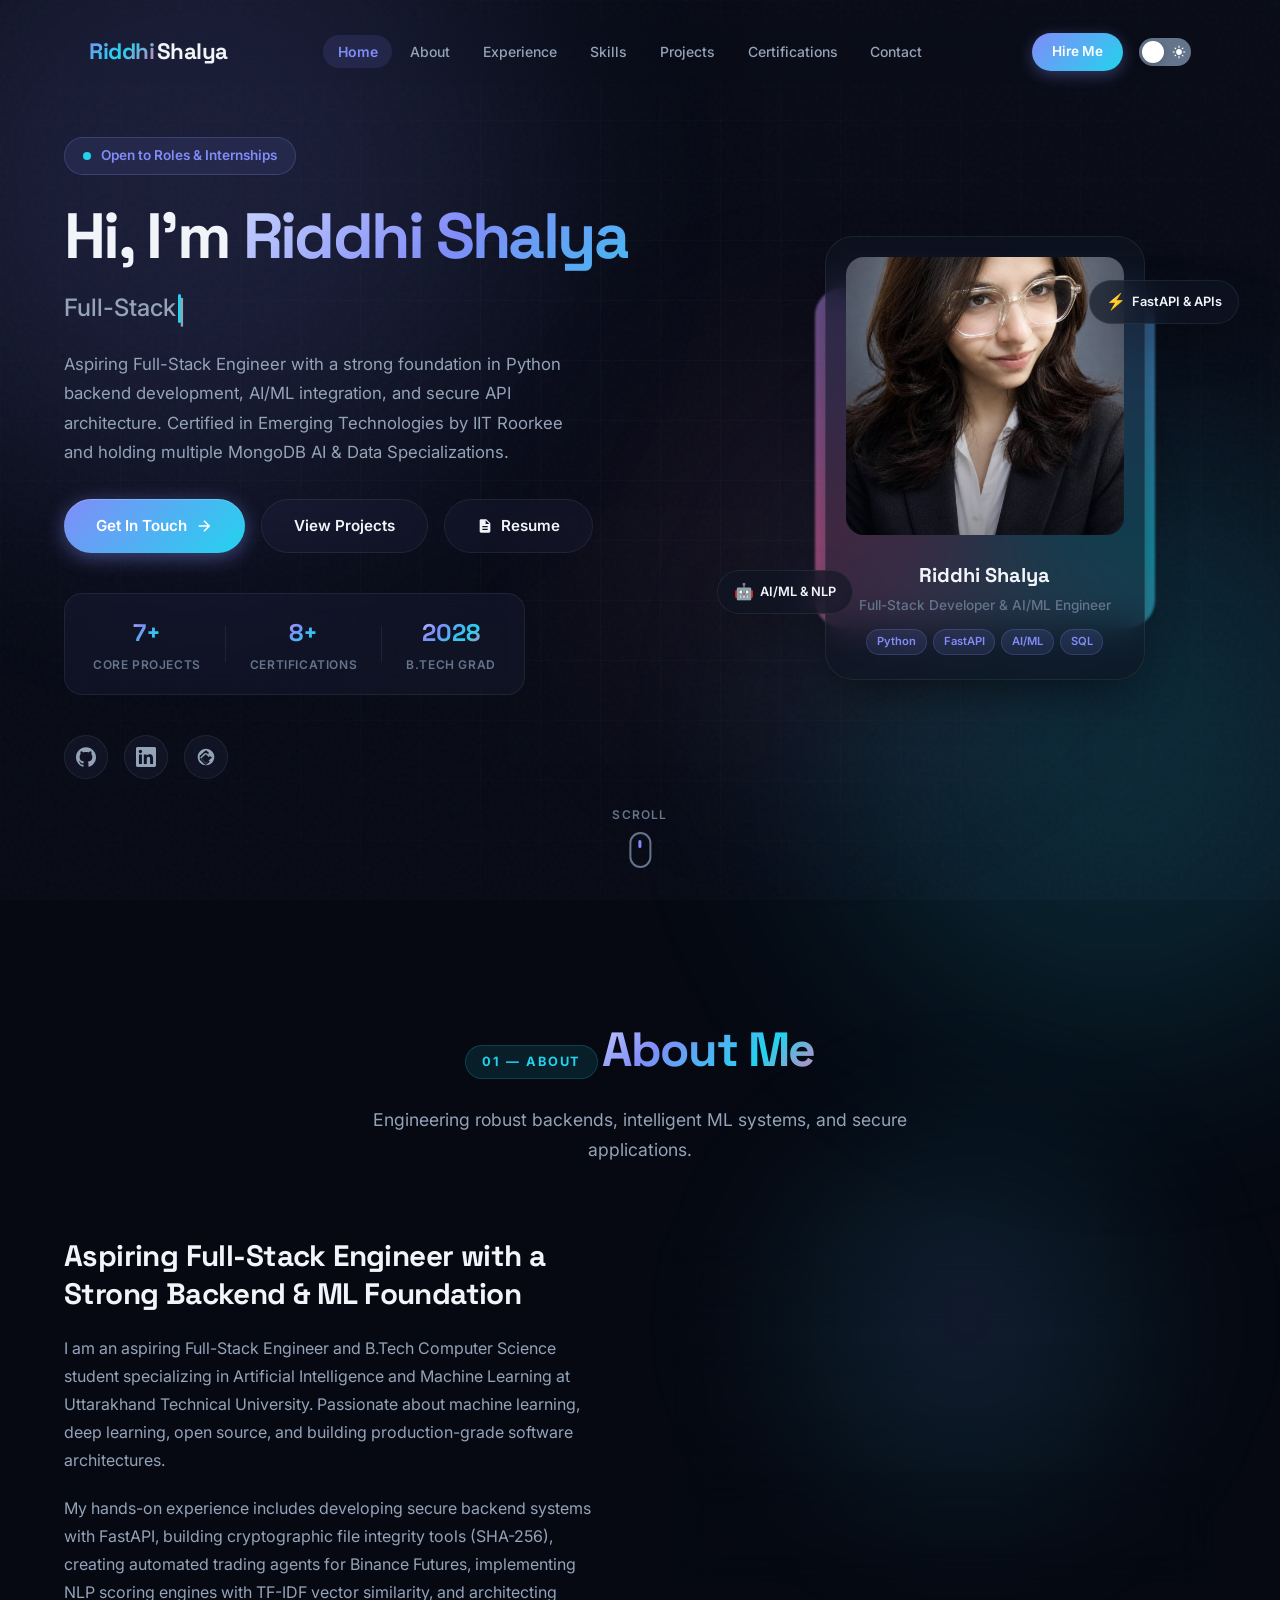
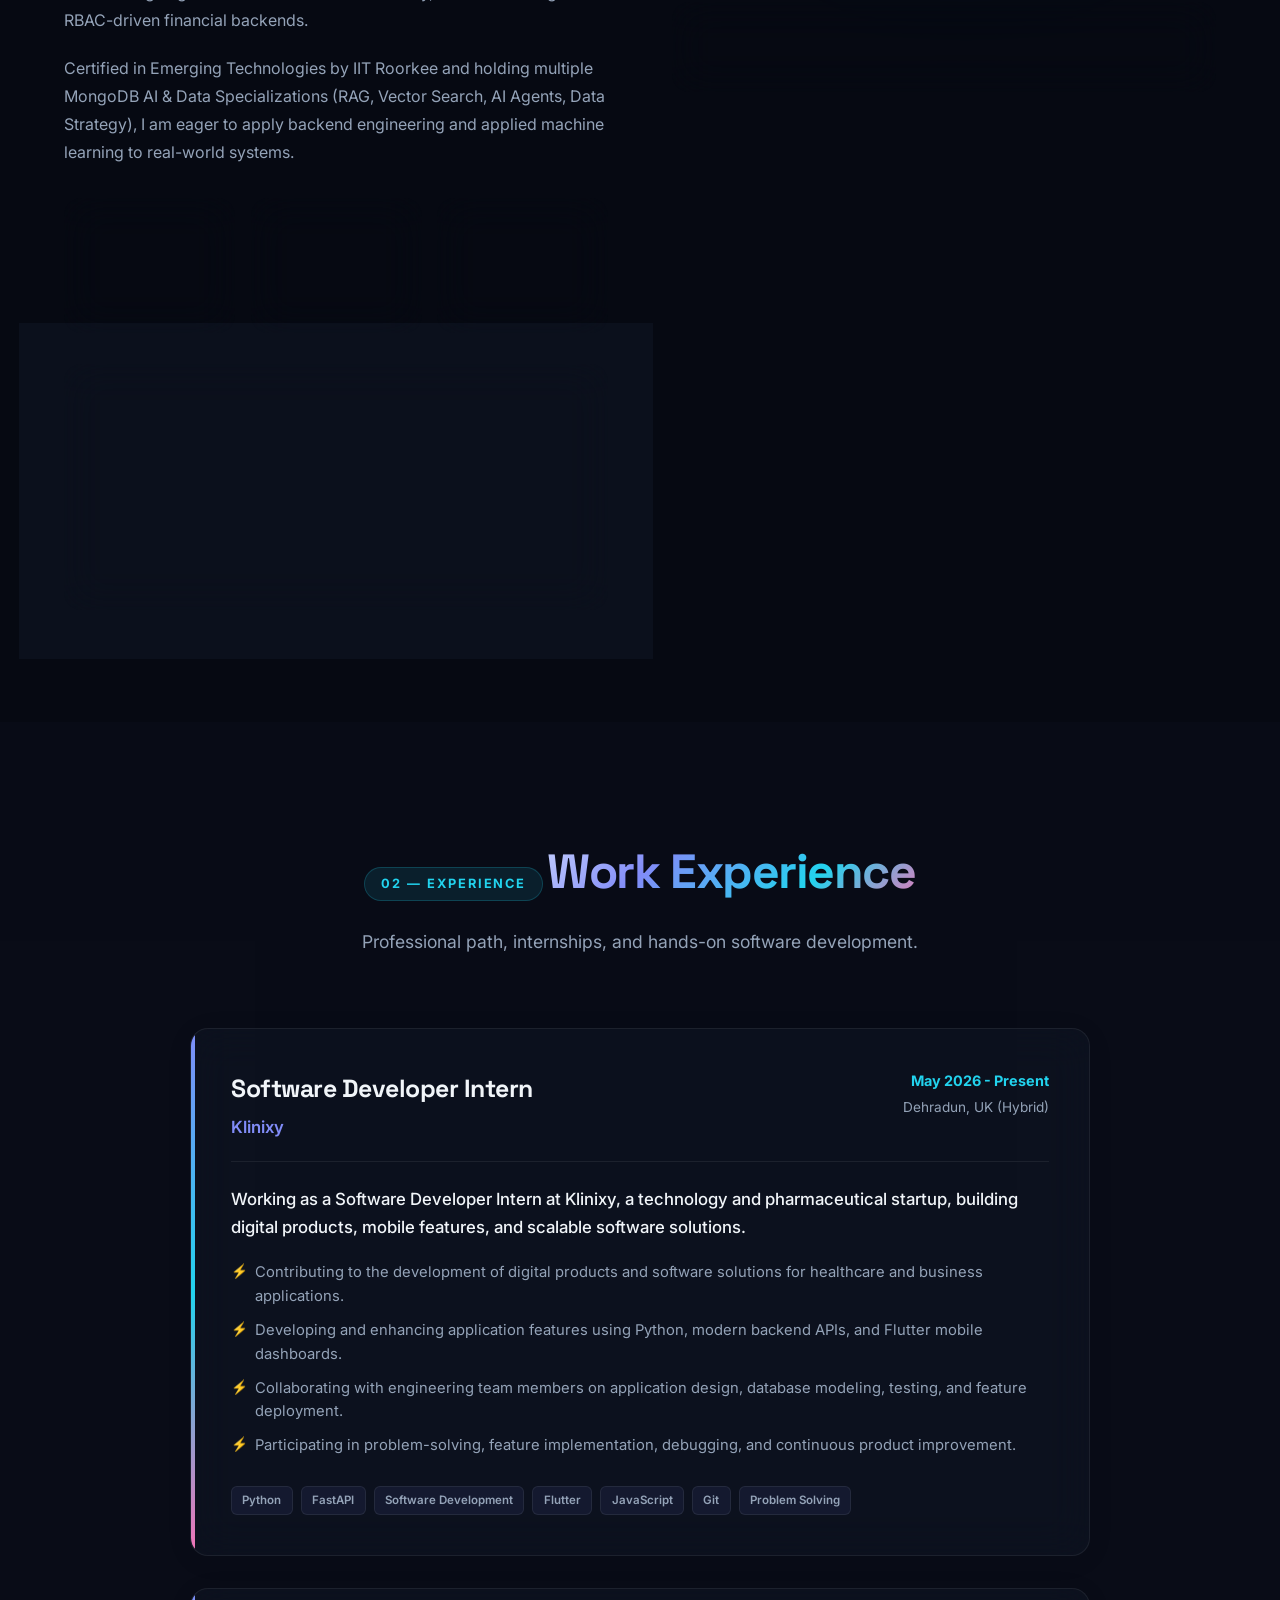
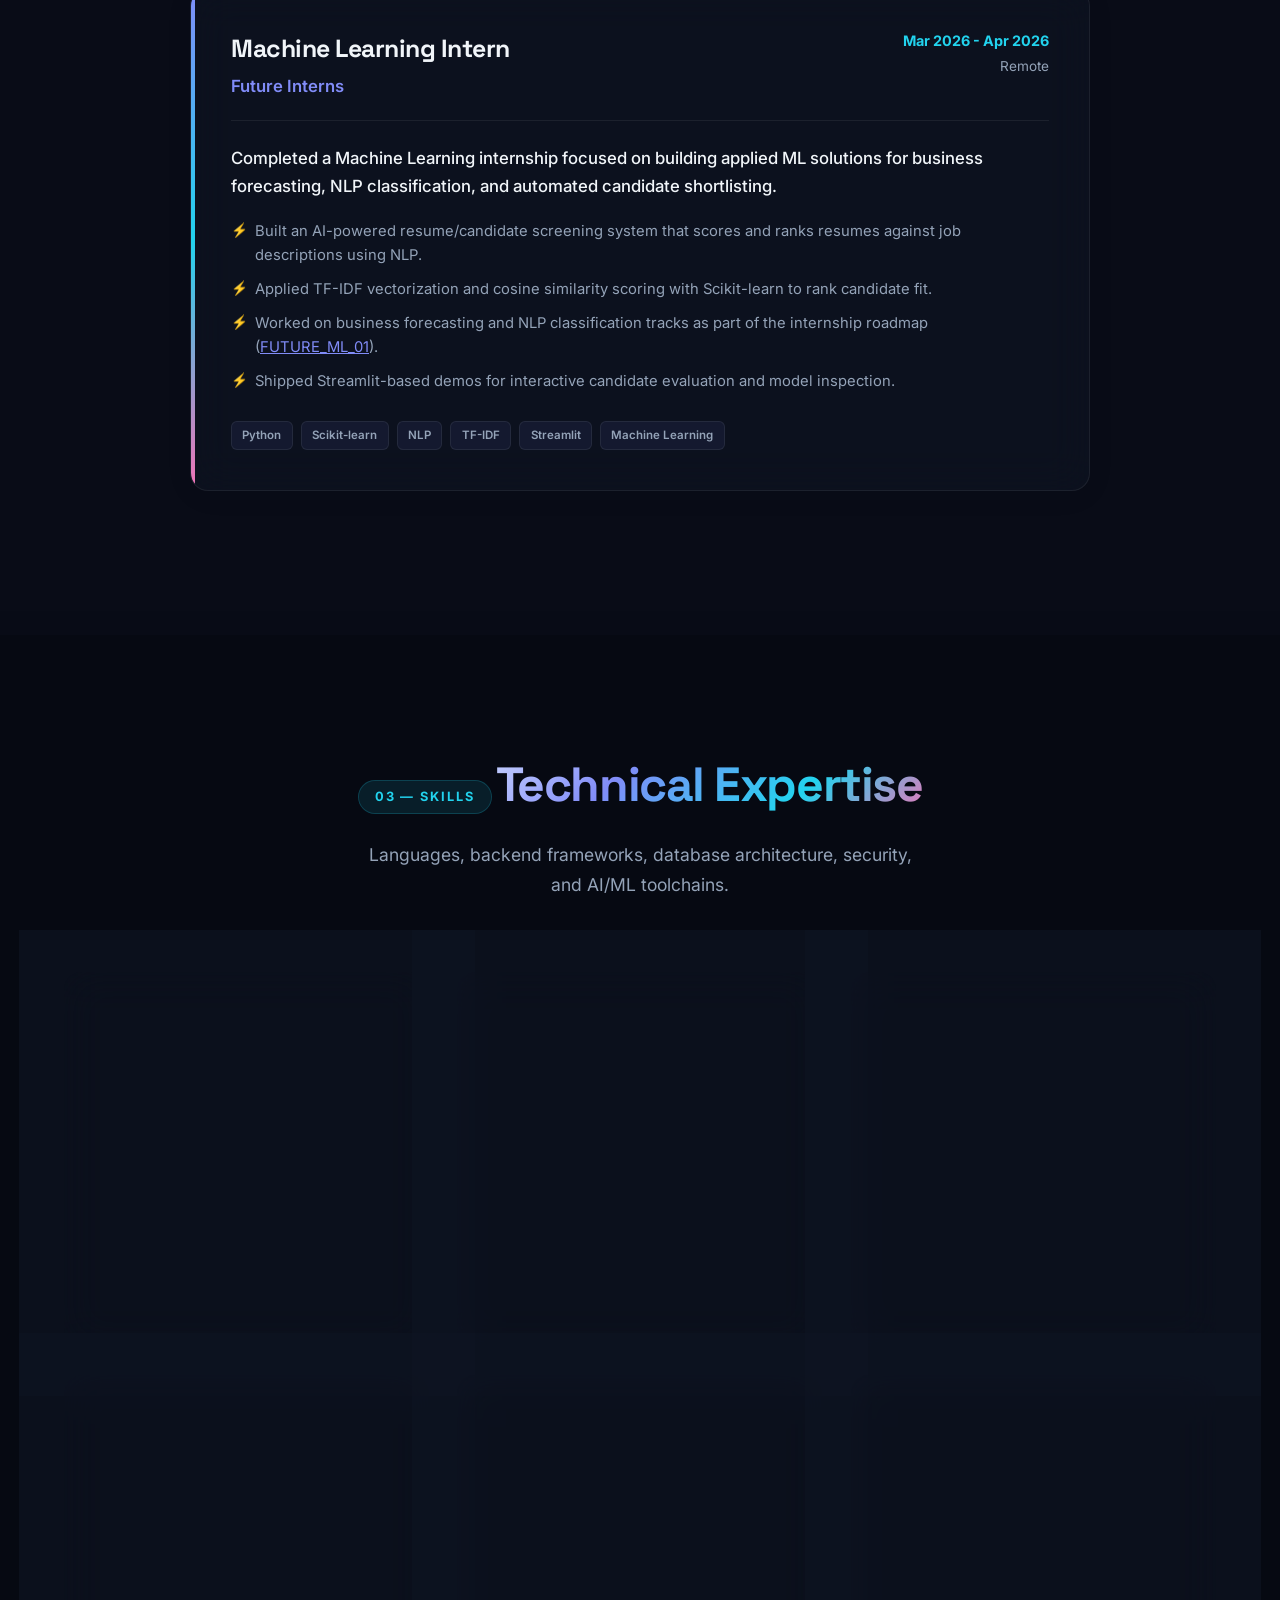
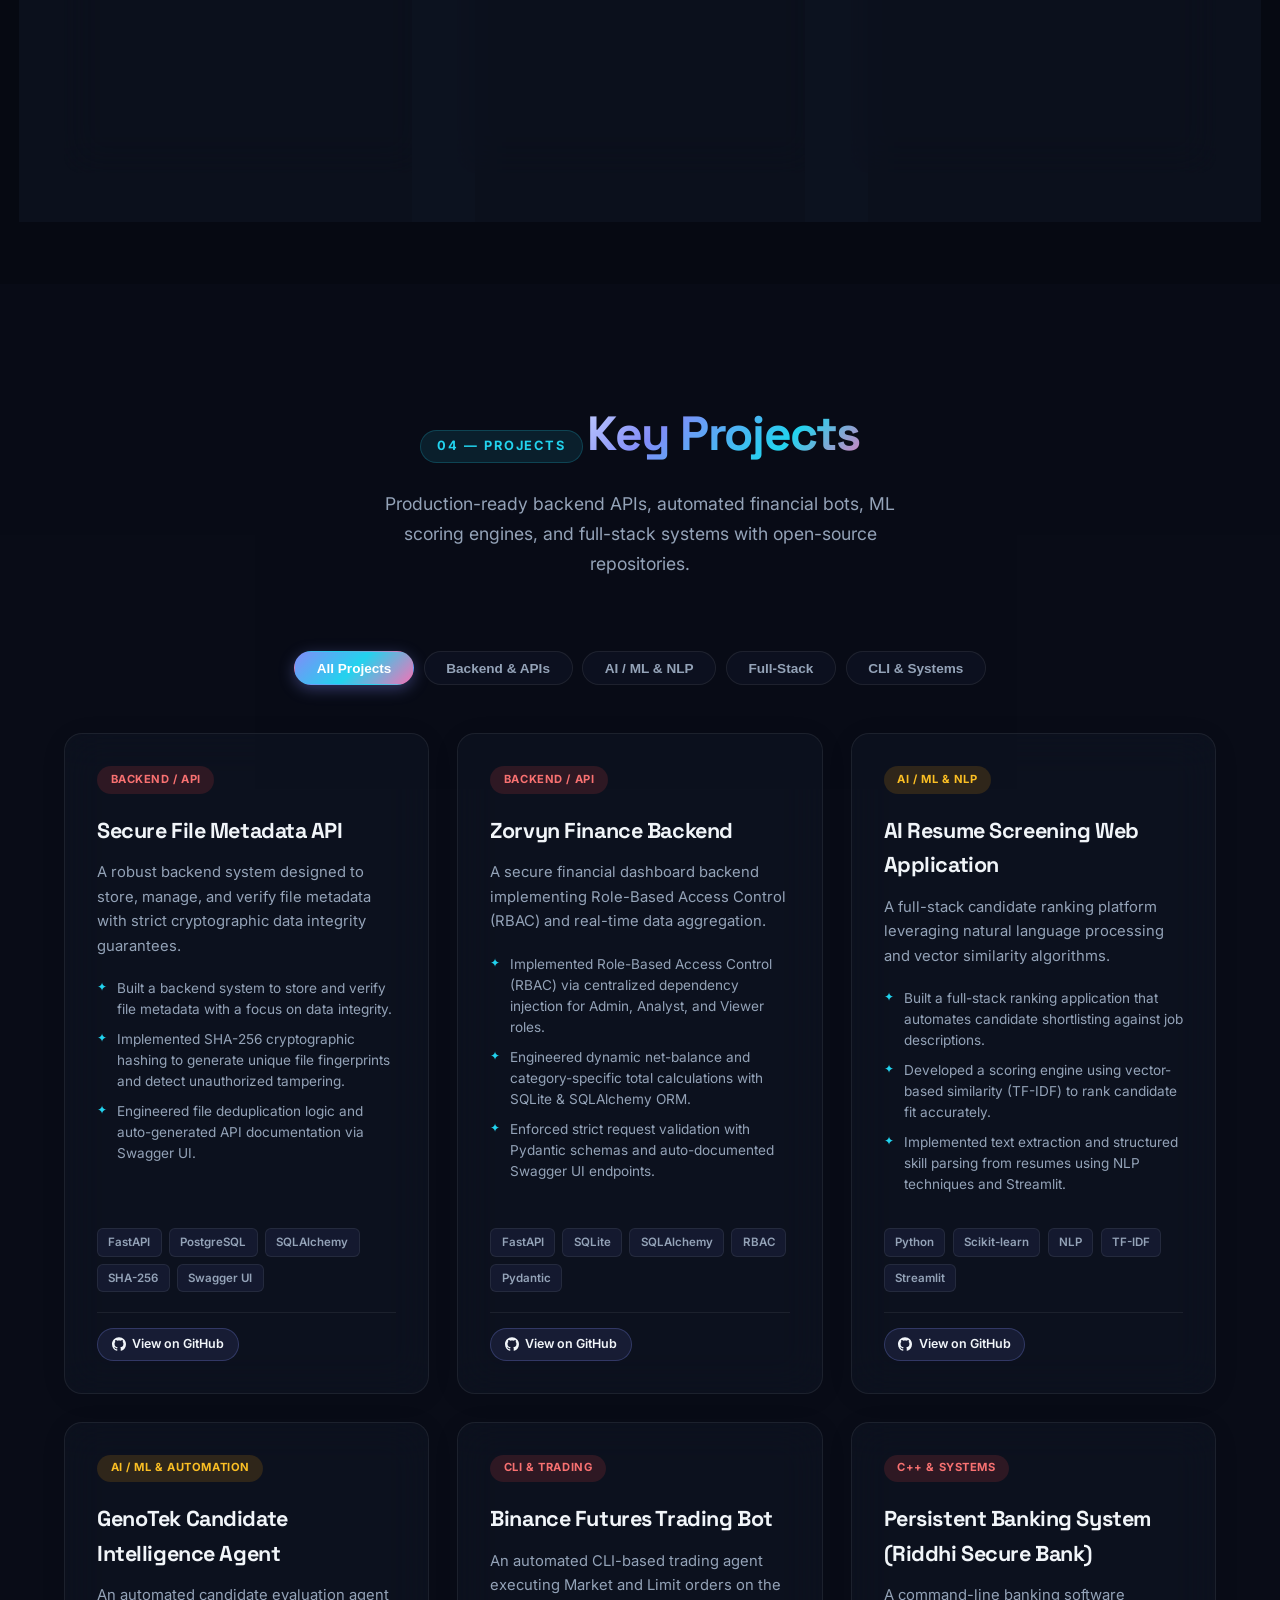
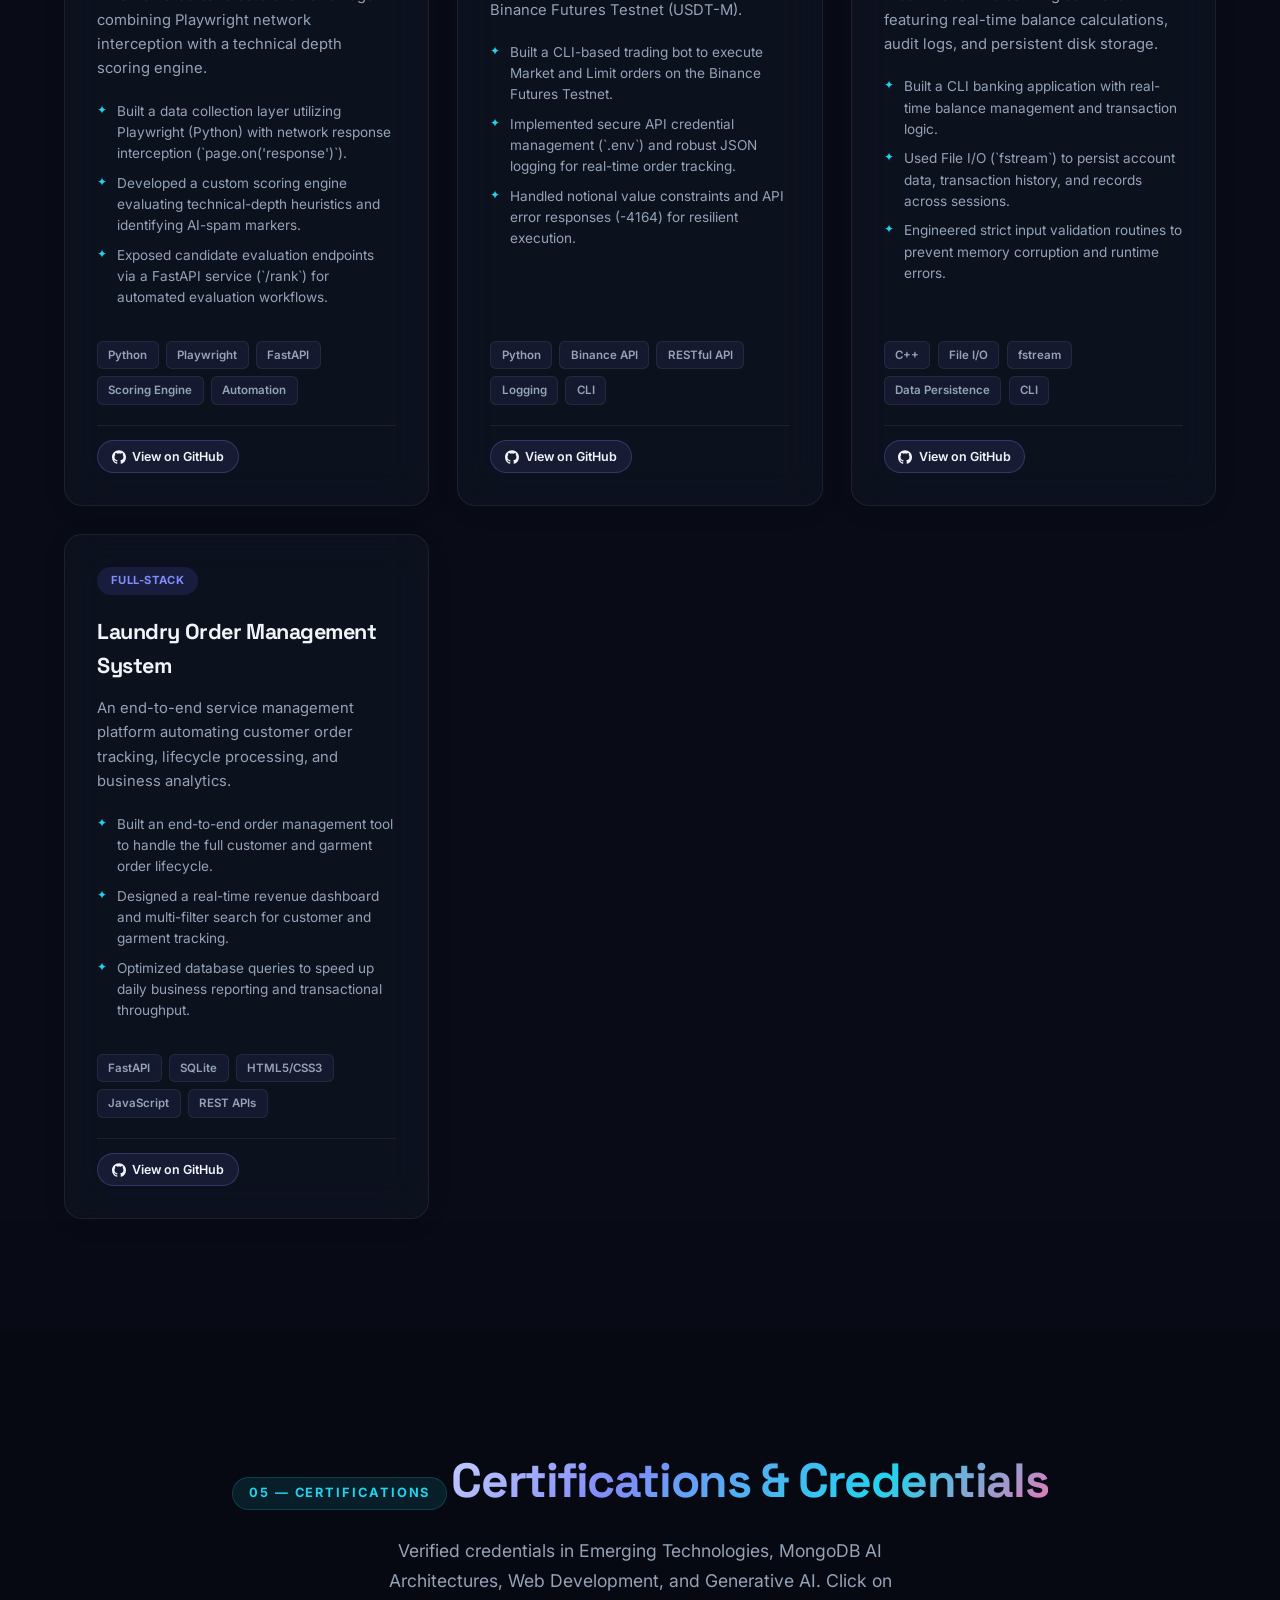
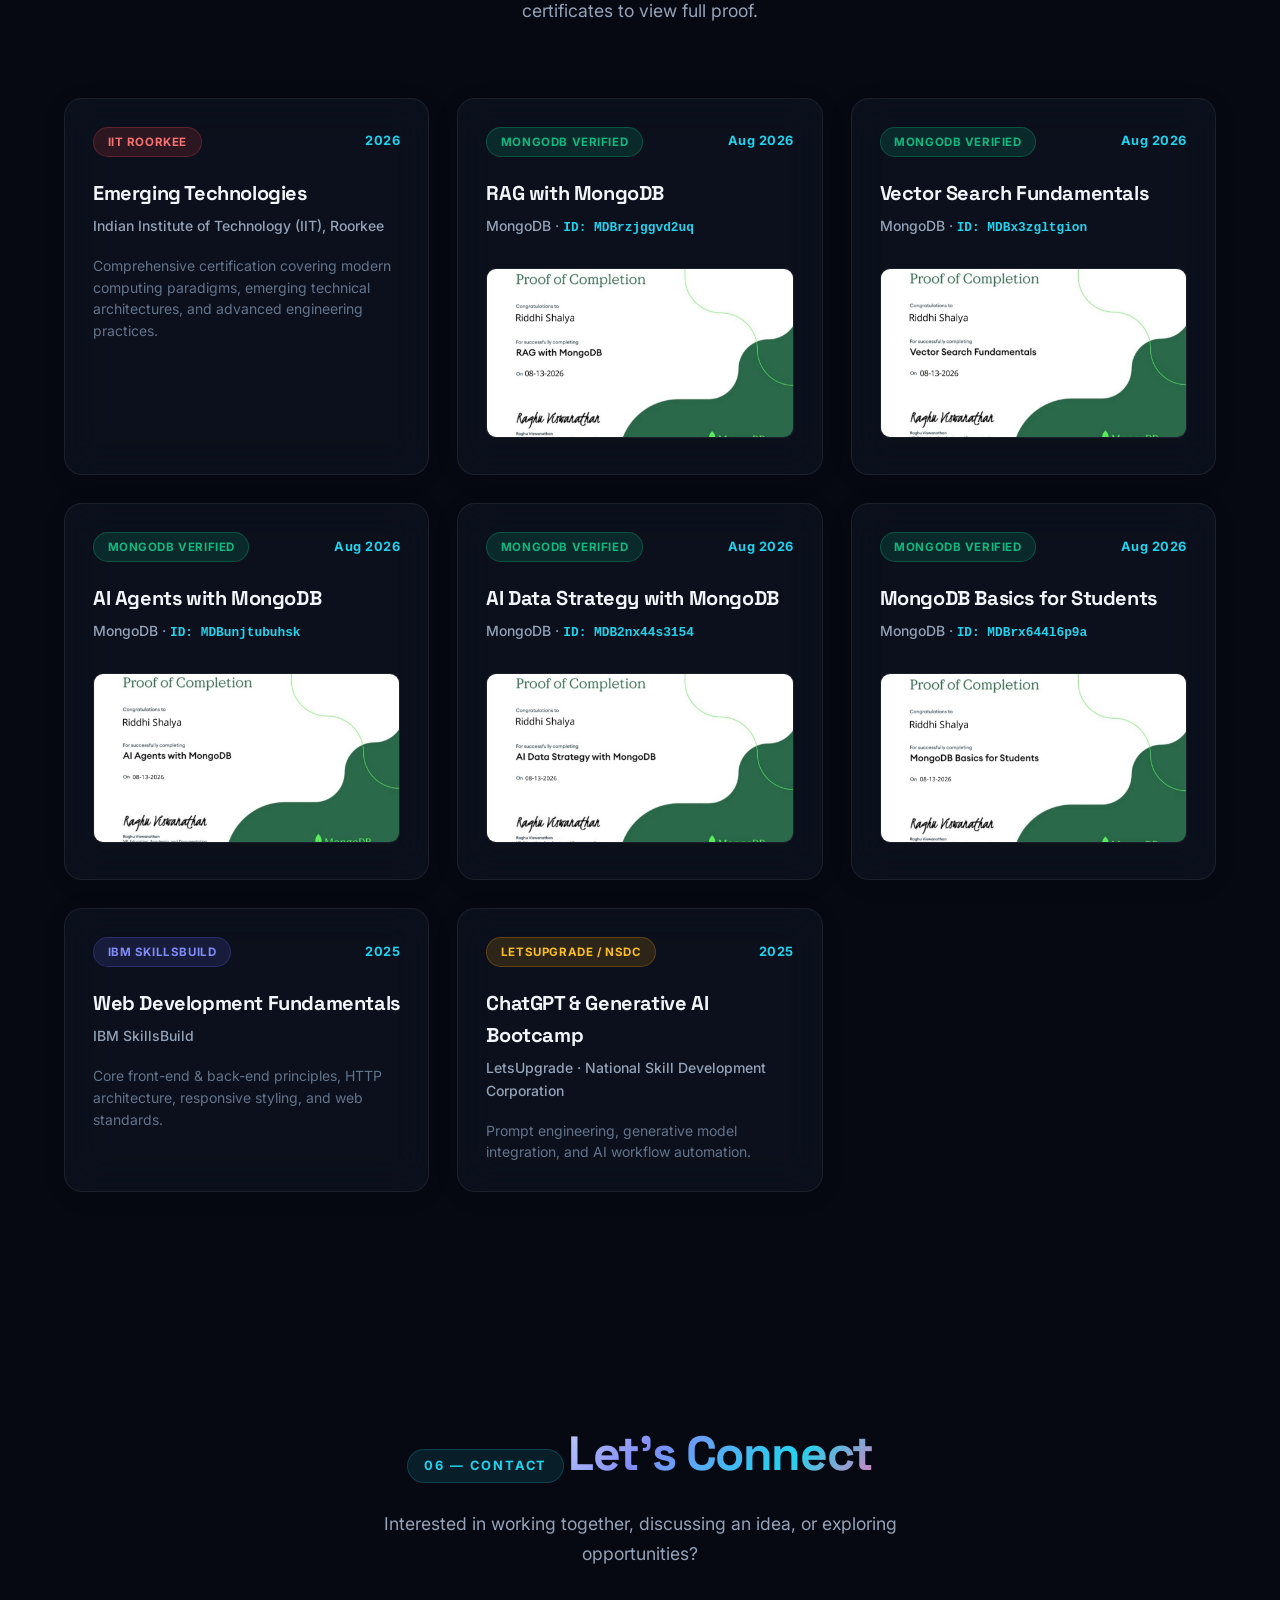
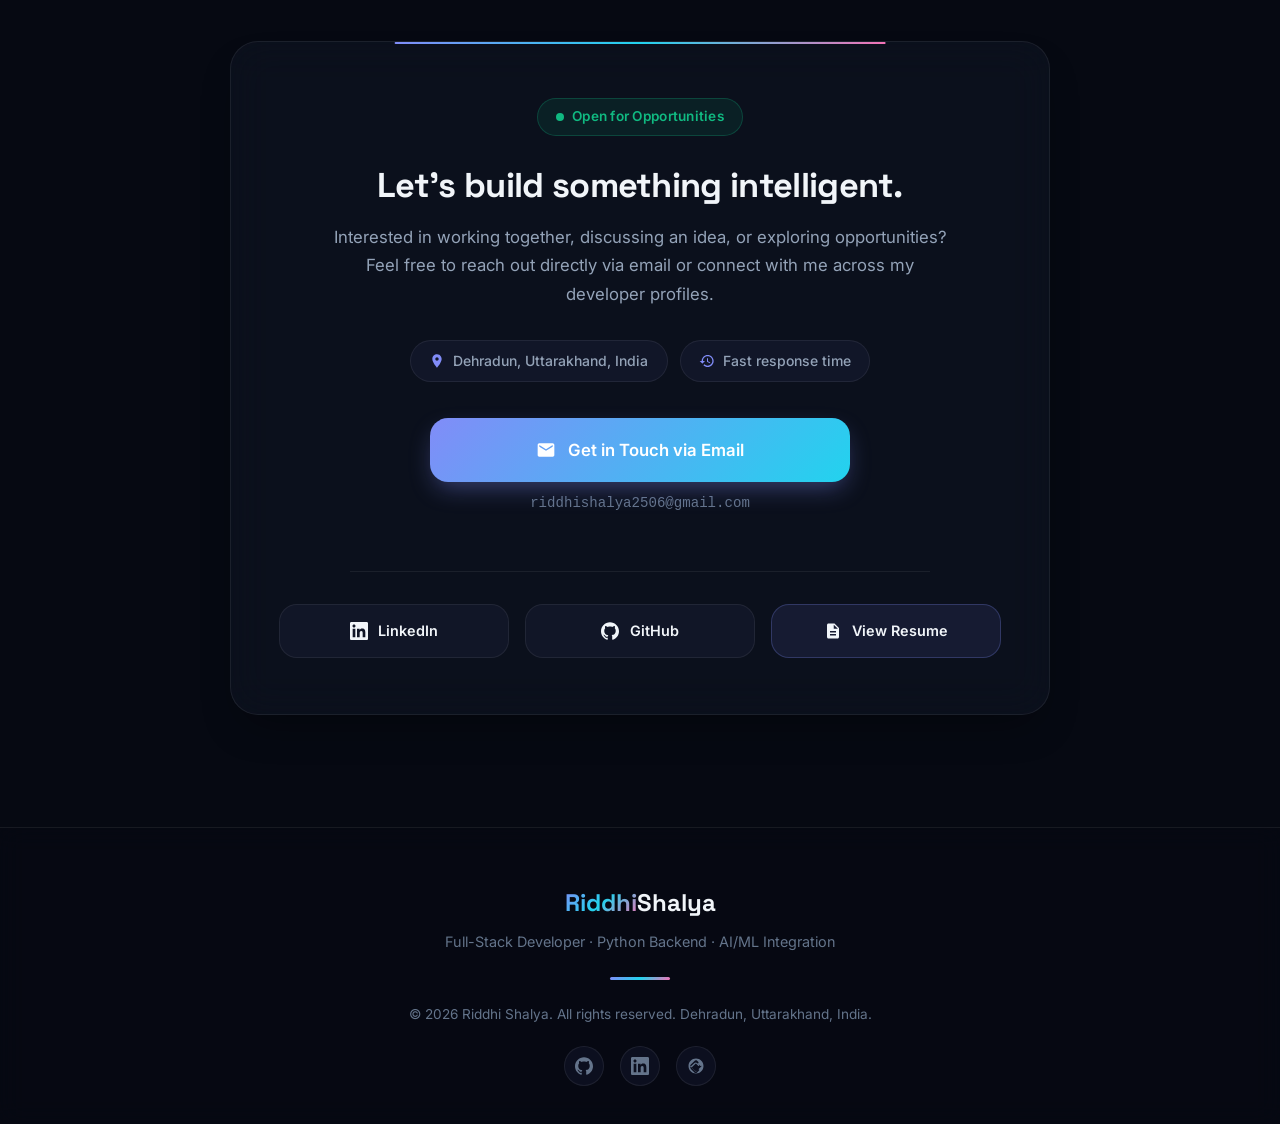
==== commit a21e3ab2: "Update portfolio" ====
--- a/index.html
+++ b/index.html
@@ -122,6 +122,12 @@
               </svg>
             </a>
             <a href="#projects" class="btn btn-secondary">View Projects</a>
+            <a href="resume/Riddhi_Shalya_Resume.pdf" target="_blank" rel="noopener" class="btn btn-secondary btn-resume-hero">
+              <svg width="16" height="16" viewBox="0 0 24 24" fill="currentColor">
+                <path d="M14 2H6c-1.1 0-1.99.9-1.99 2L4 20c0 1.1.89 2 1.99 2H18c1.1 0 2-.9 2-2V8l-6-6zm2 16H8v-2h8v2zm0-4H8v-2h8v2zm-3-5V3.5L18.5 9H13z"/>
+              </svg>
+              <span>Resume</span>
+            </a>
           </div>
           <div class="hero-stats">
             <div class="hero-stat">
--- a/style.css
+++ b/style.css
@@ -827,6 +827,12 @@
   flex-wrap: wrap;
 }
 
+.btn-resume-hero {
+  display: inline-flex;
+  align-items: center;
+  gap: 0.5rem;
+}
+
 .hero-stats {
   display: flex;
   align-items: center;
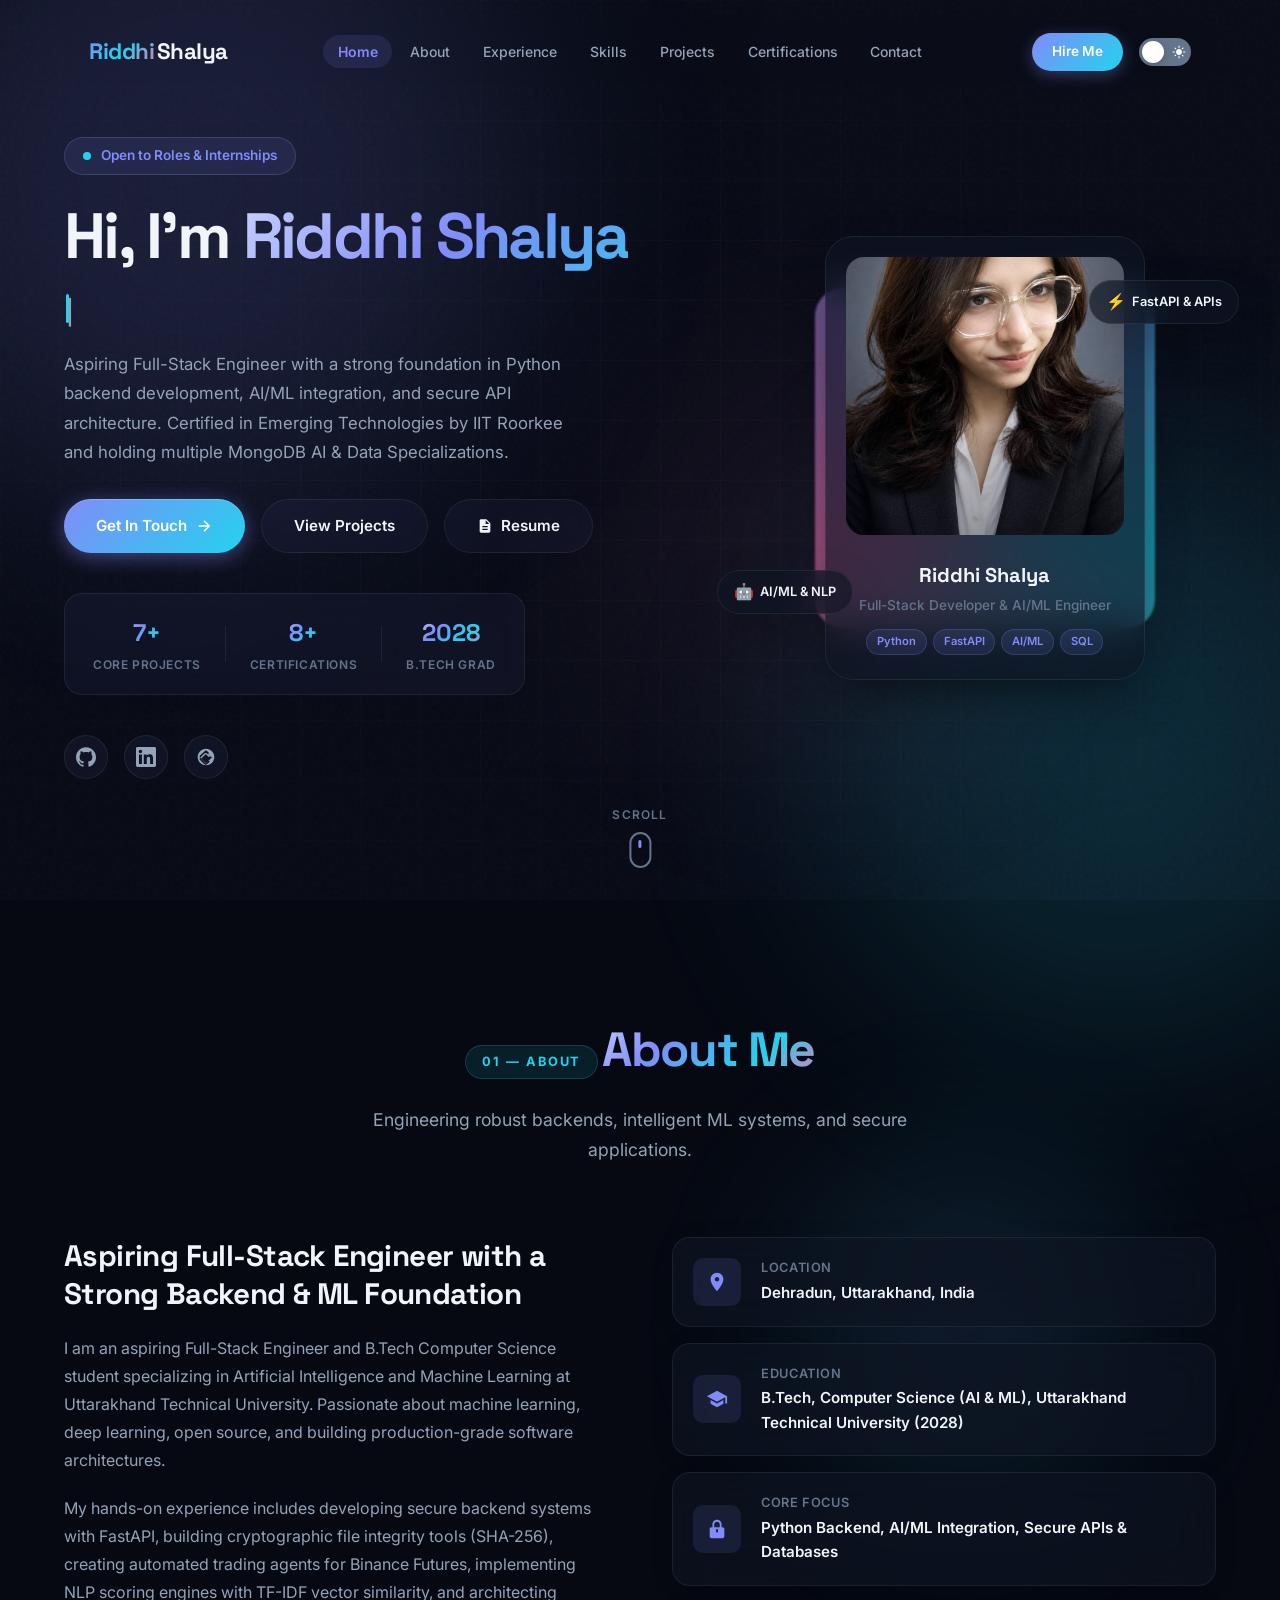
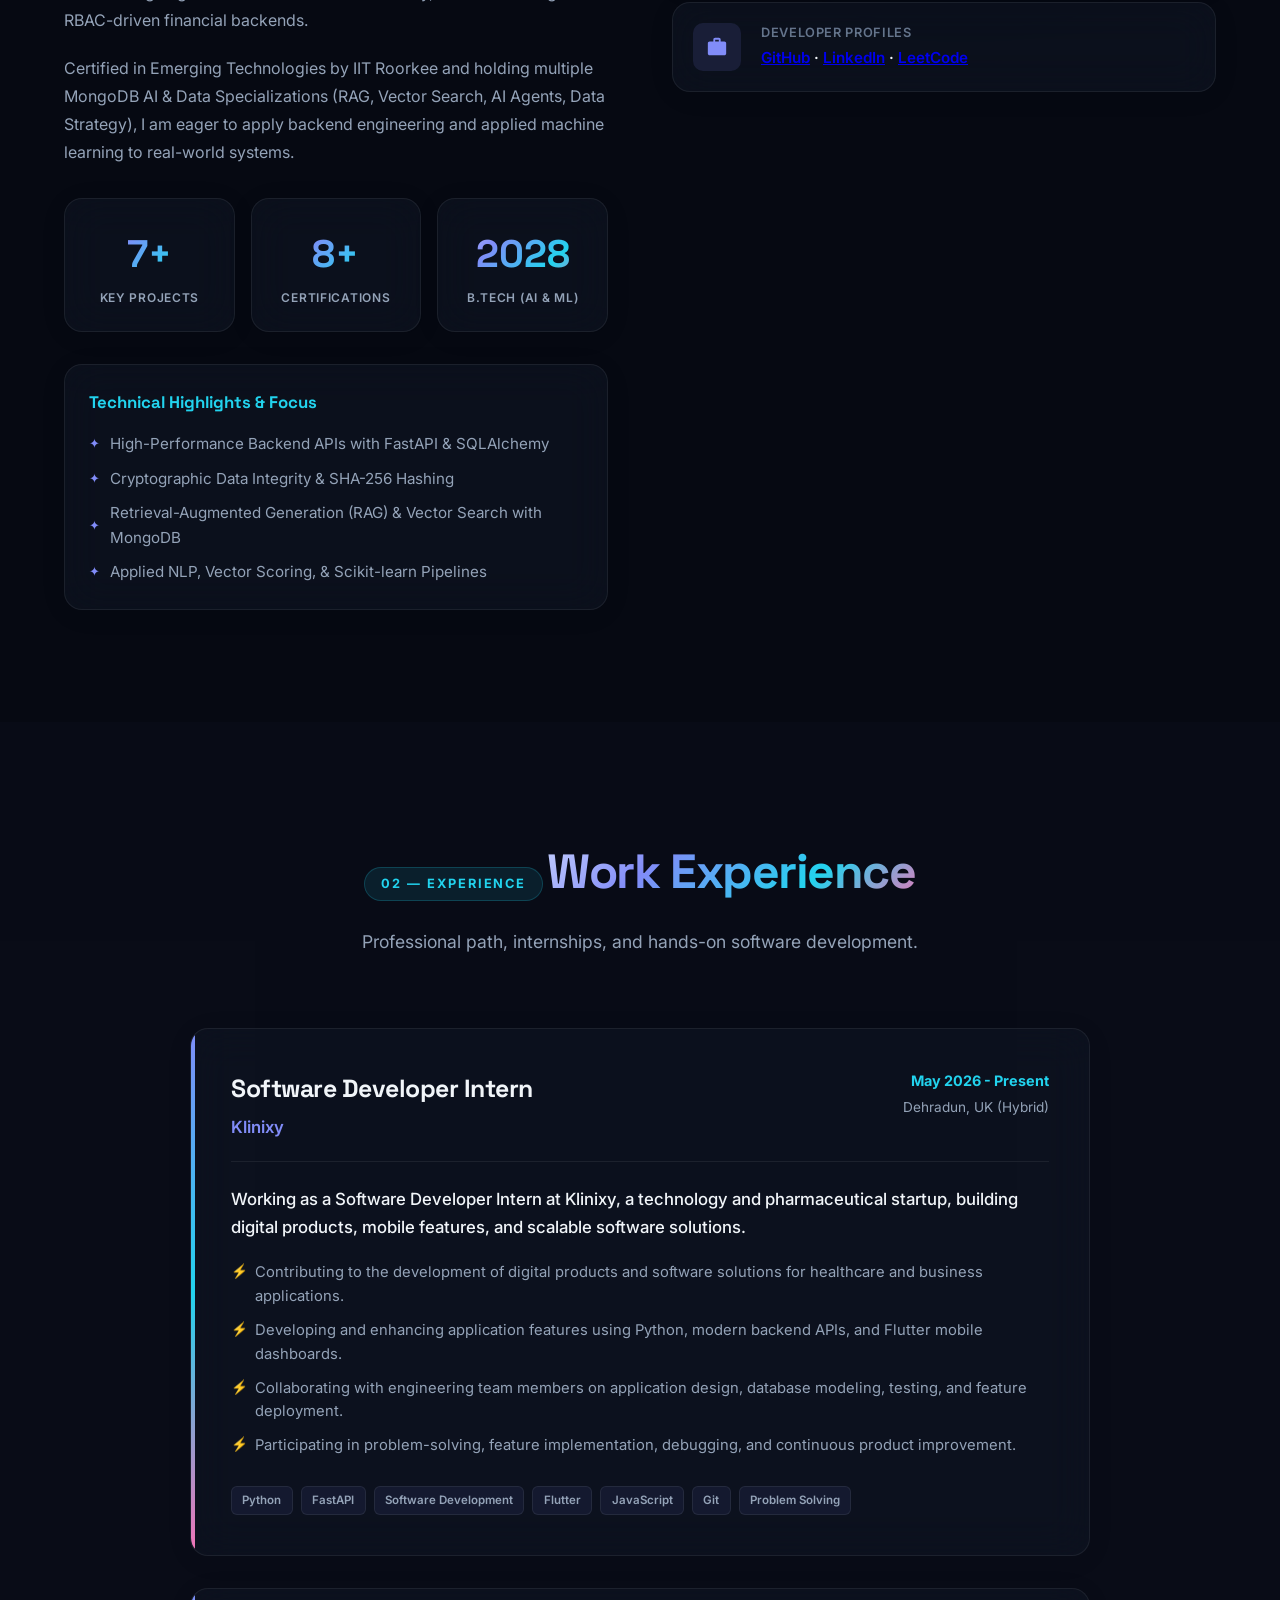
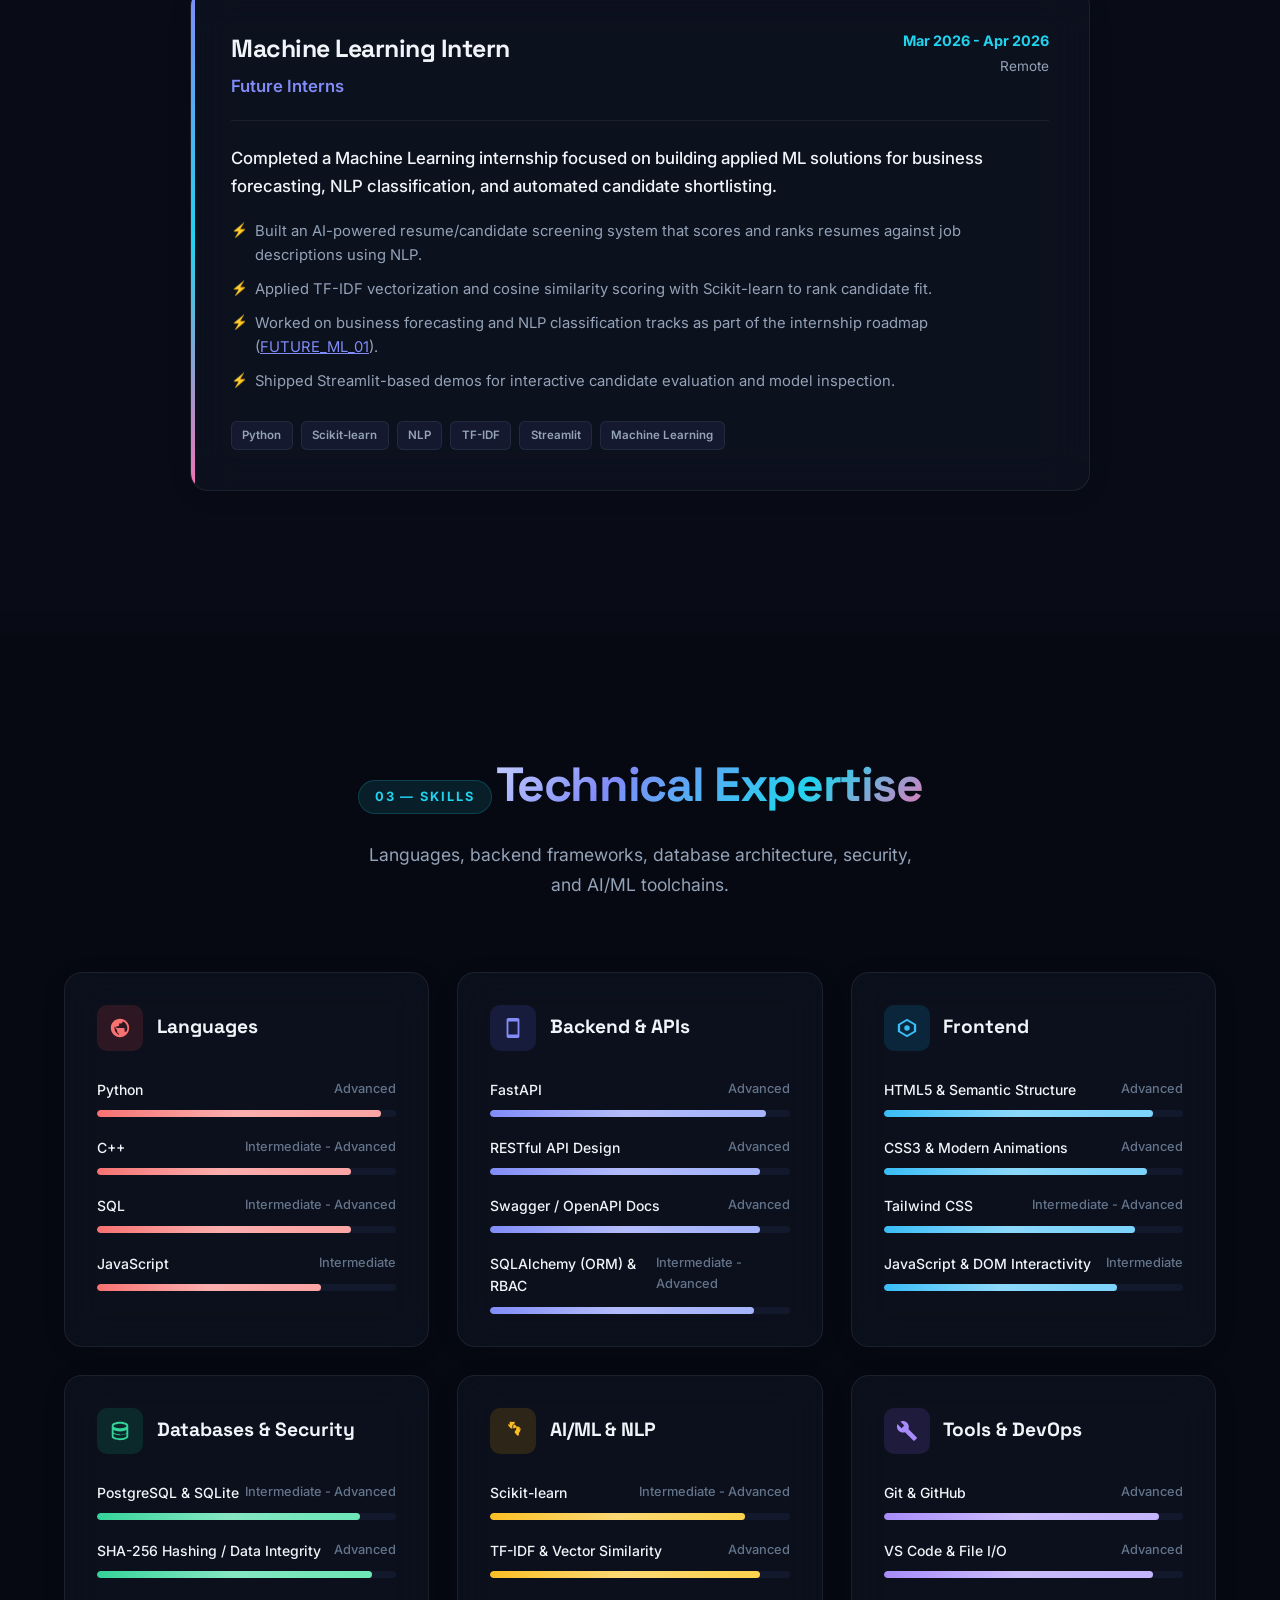
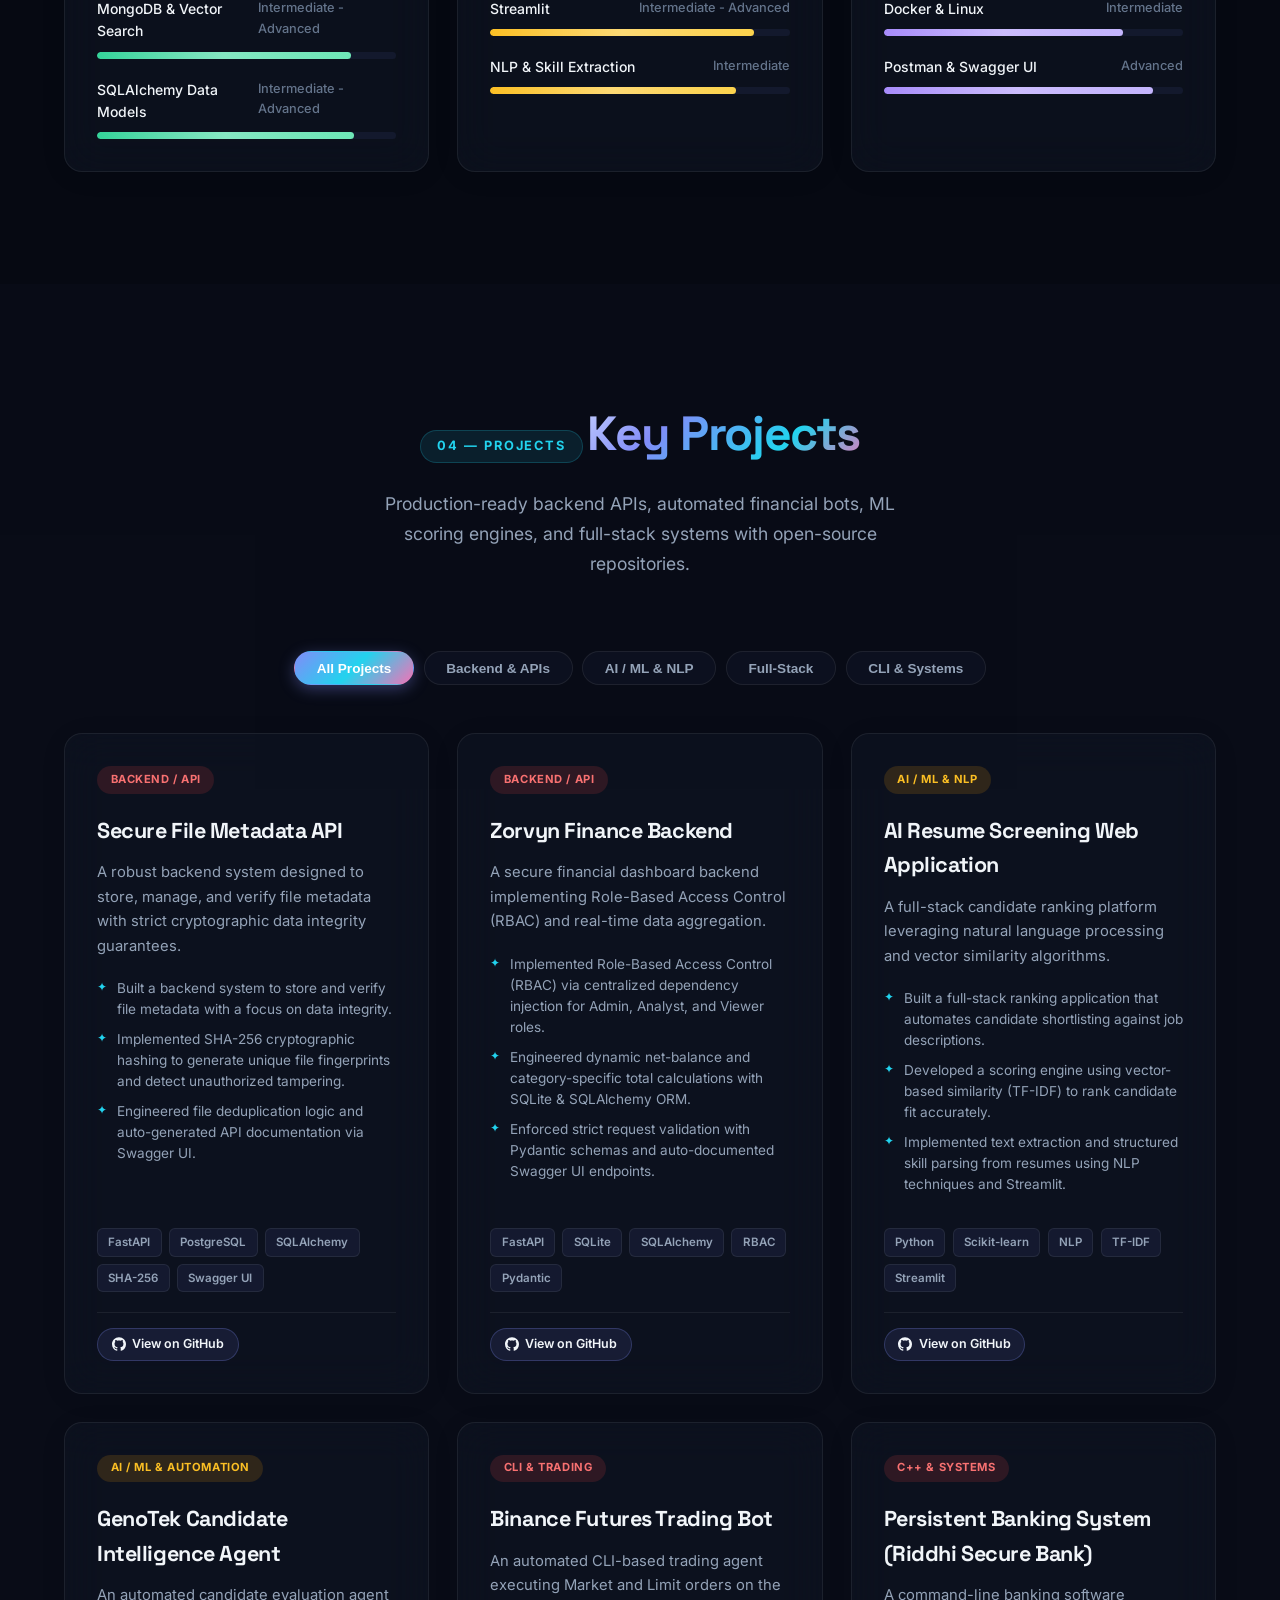
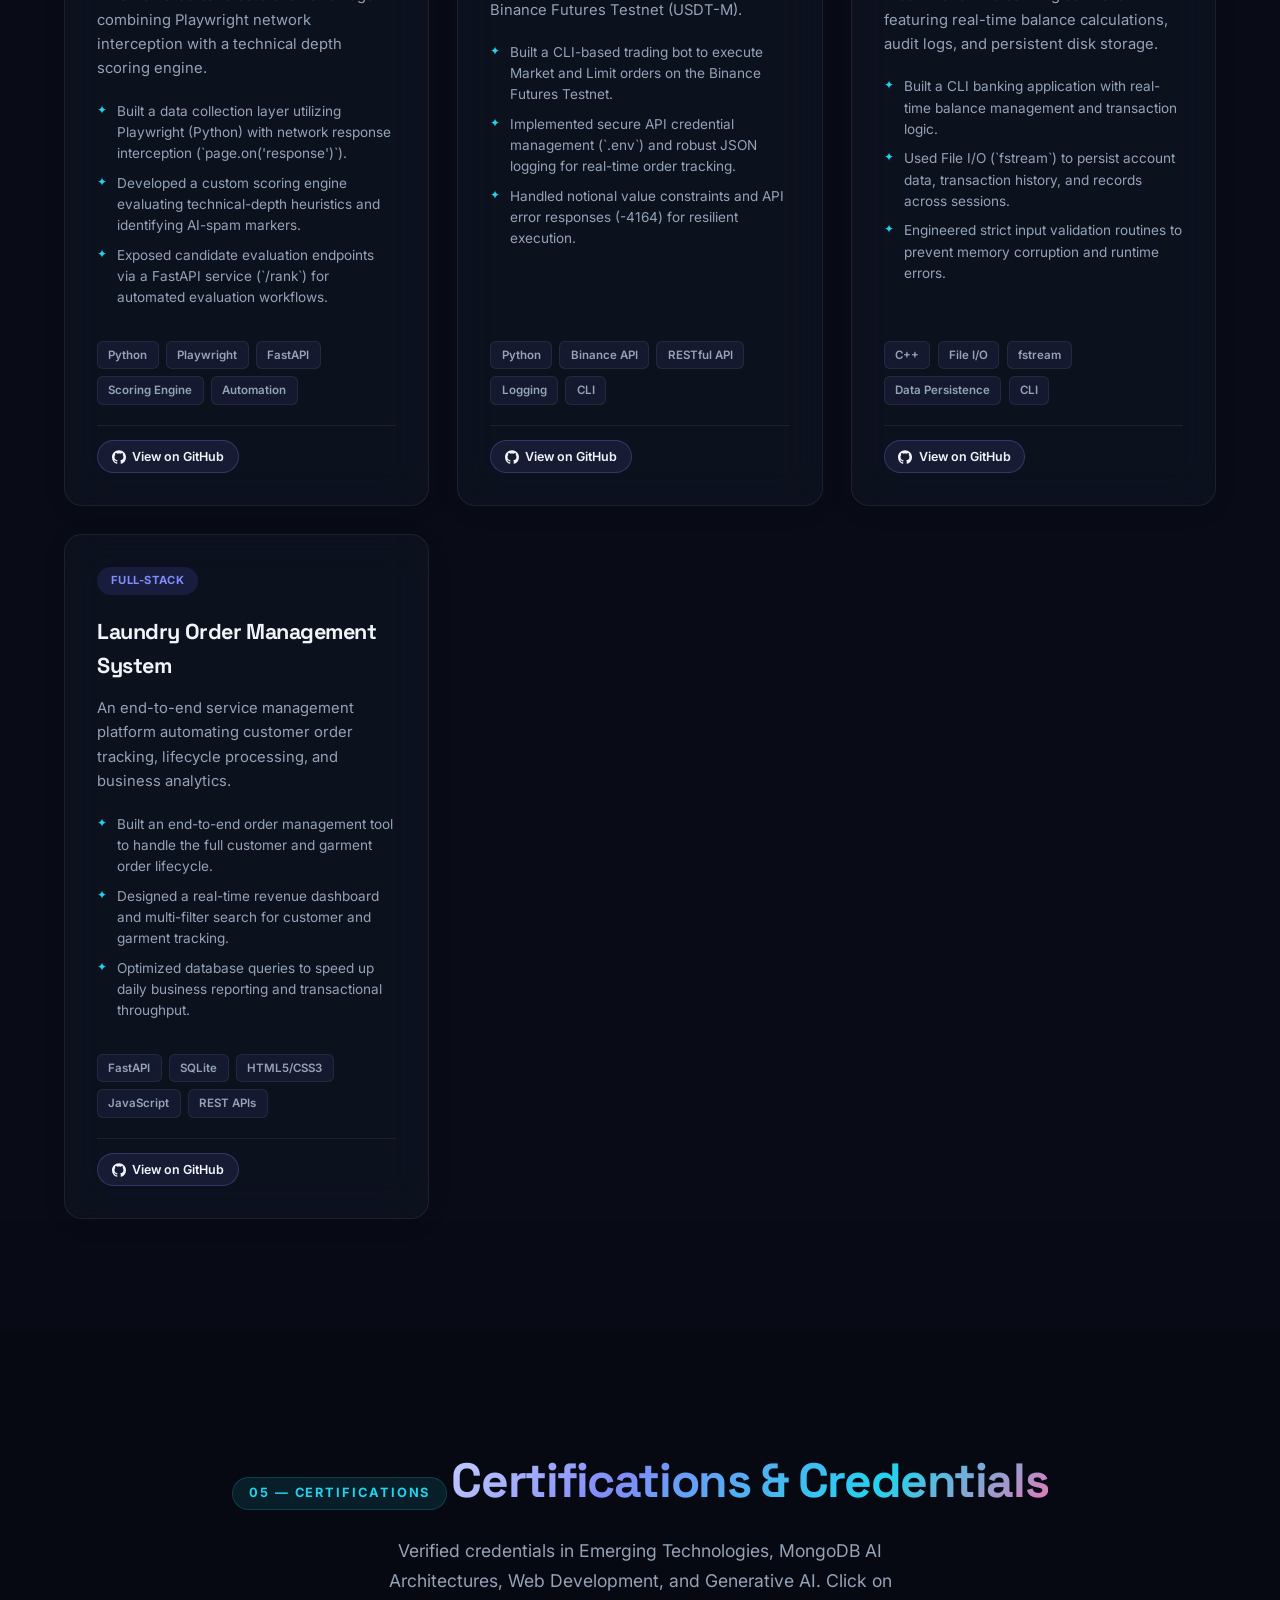
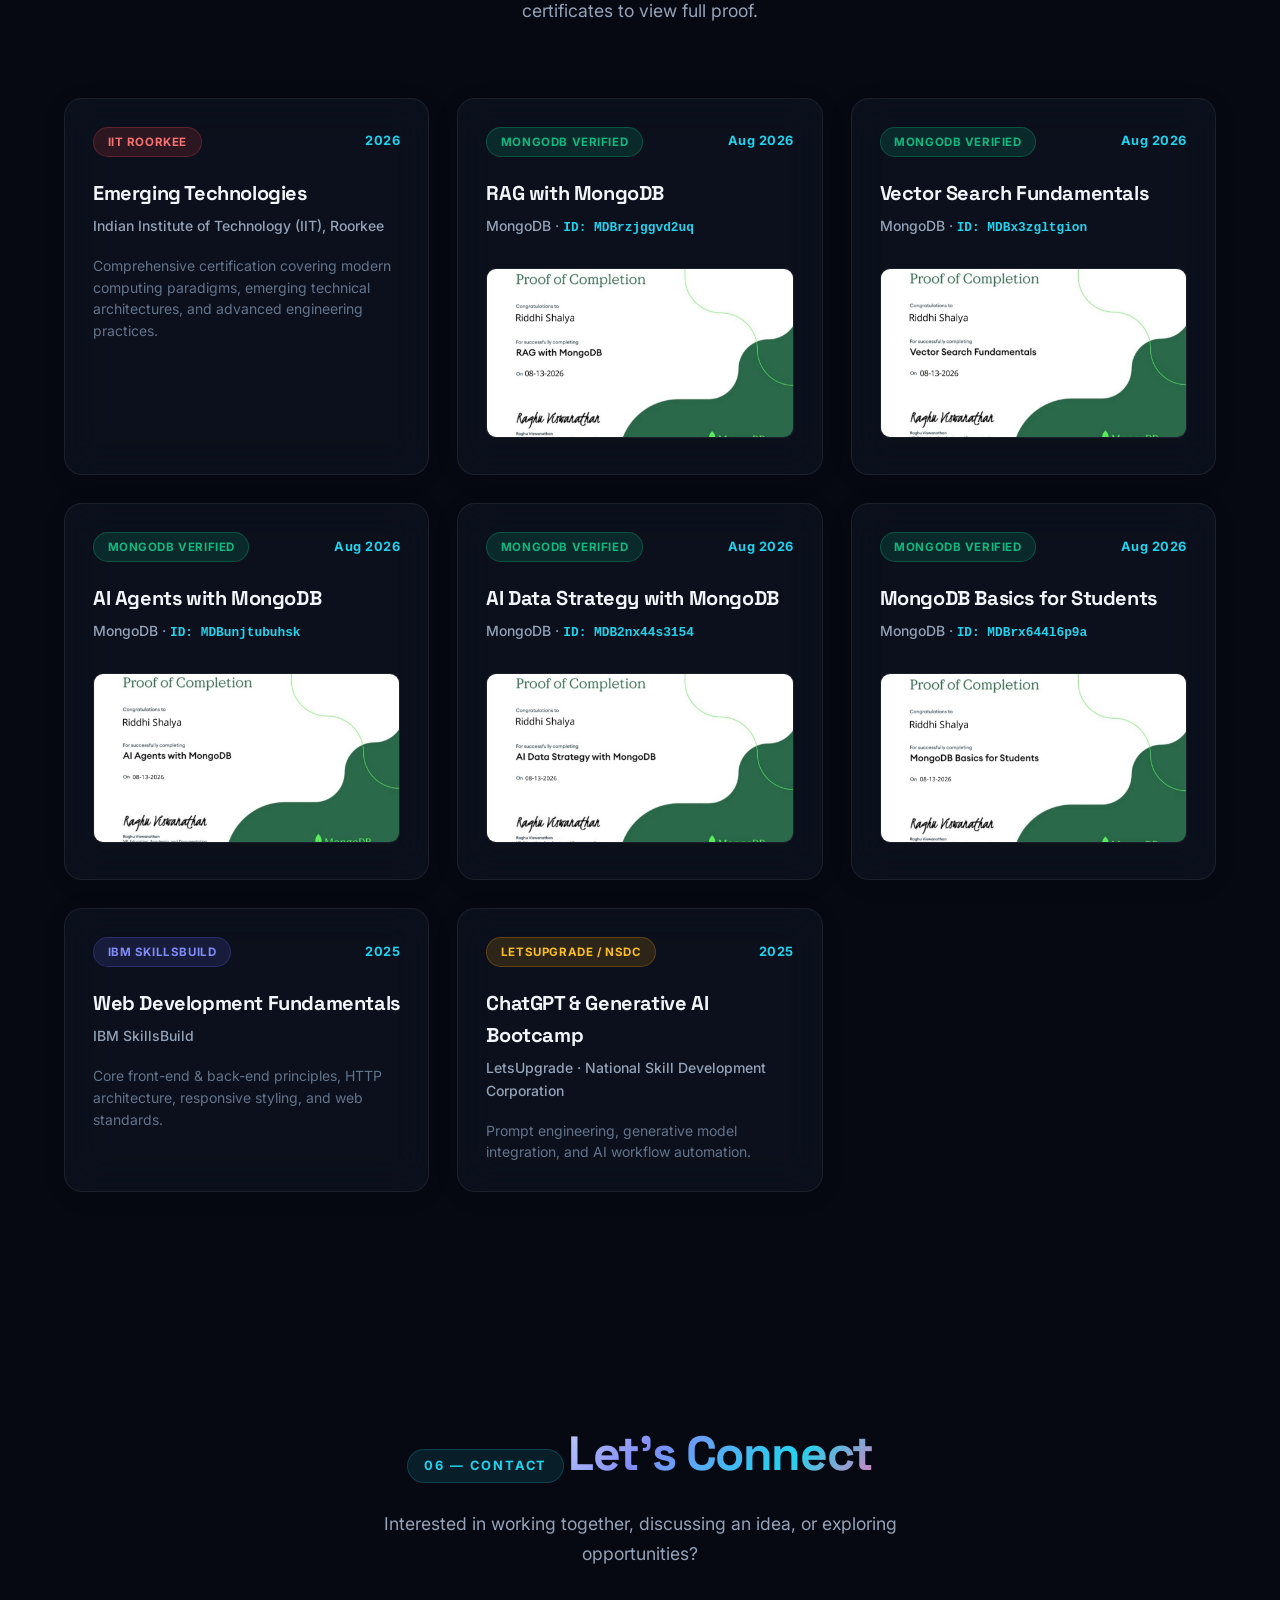
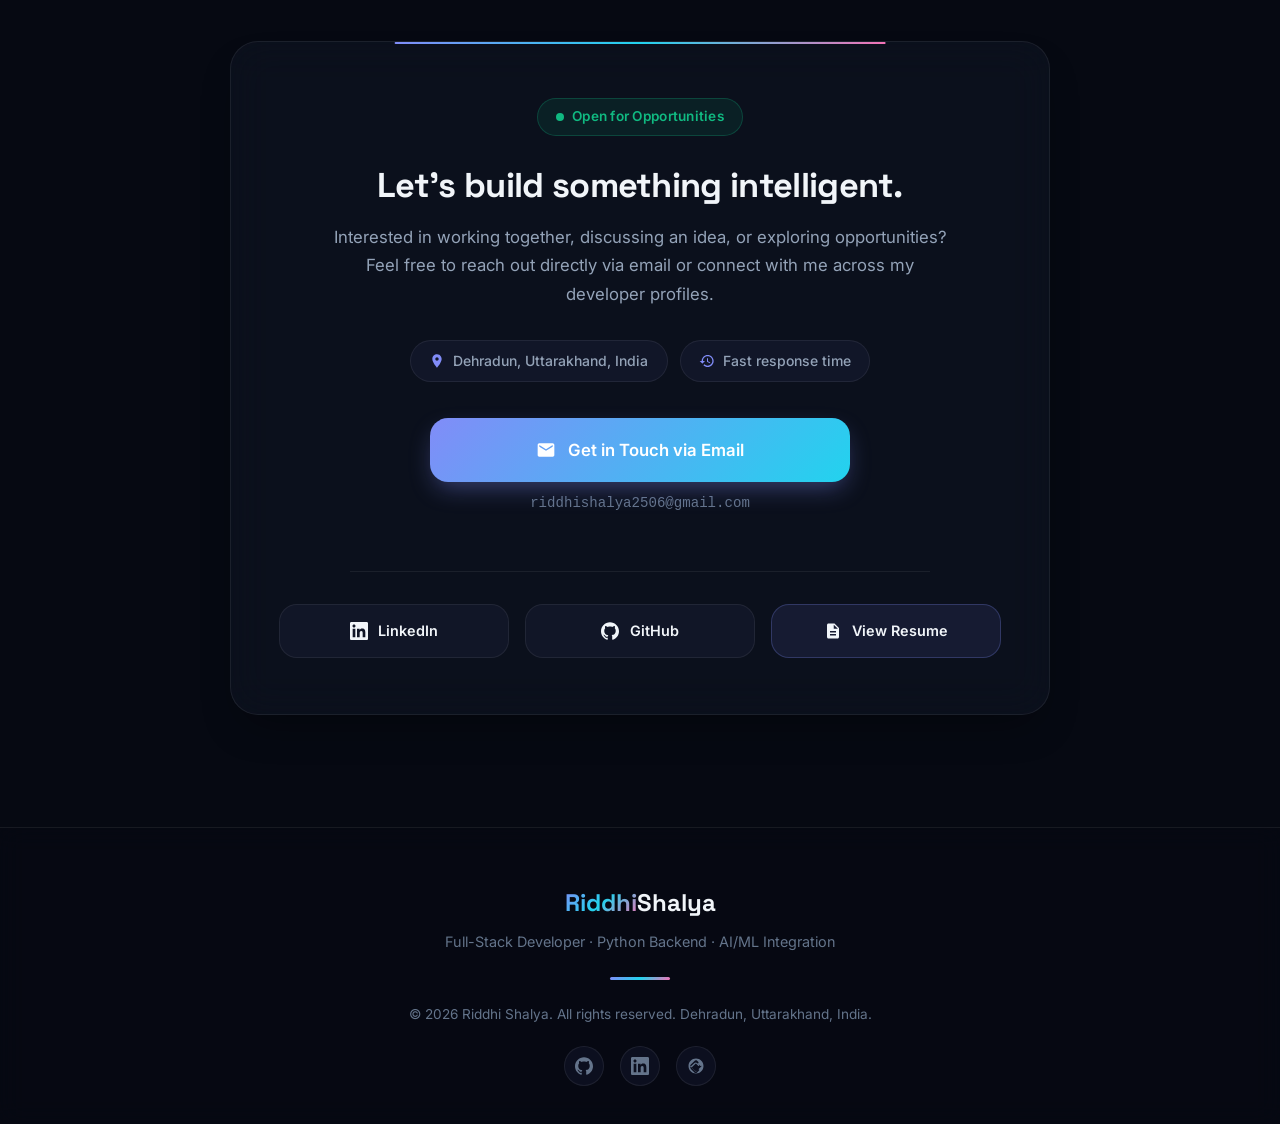
==== commit 861df03d: "Update portfolio" ====
--- a/index.html
+++ b/index.html
@@ -122,7 +122,7 @@
               </svg>
             </a>
             <a href="#projects" class="btn btn-secondary">View Projects</a>
-            <a href="resume/Riddhi_Shalya_Resume.pdf" target="_blank" rel="noopener" class="btn btn-secondary btn-resume-hero">
+            <a href="resume.html" class="btn btn-secondary btn-resume-hero">
               <svg width="16" height="16" viewBox="0 0 24 24" fill="currentColor">
                 <path d="M14 2H6c-1.1 0-1.99.9-1.99 2L4 20c0 1.1.89 2 1.99 2H18c1.1 0 2-.9 2-2V8l-6-6zm2 16H8v-2h8v2zm0-4H8v-2h8v2zm-3-5V3.5L18.5 9H13z"/>
               </svg>
@@ -1274,7 +1274,7 @@
                 </svg>
                 <span>GitHub</span>
               </a>
-              <a href="resume/Riddhi_Shalya_Resume.pdf" target="_blank" rel="noopener" class="connect-link-btn connect-link-resume" id="connect-resume-btn">
+              <a href="resume.html" class="connect-link-btn connect-link-resume" id="connect-resume-btn">
                 <svg viewBox="0 0 24 24" fill="currentColor">
                   <path d="M14 2H6c-1.1 0-1.99.9-1.99 2L4 20c0 1.1.89 2 1.99 2H18c1.1 0 2-.9 2-2V8l-6-6zm2 16H8v-2h8v2zm0-4H8v-2h8v2zm-3-5V3.5L18.5 9H13z"/>
                 </svg>
